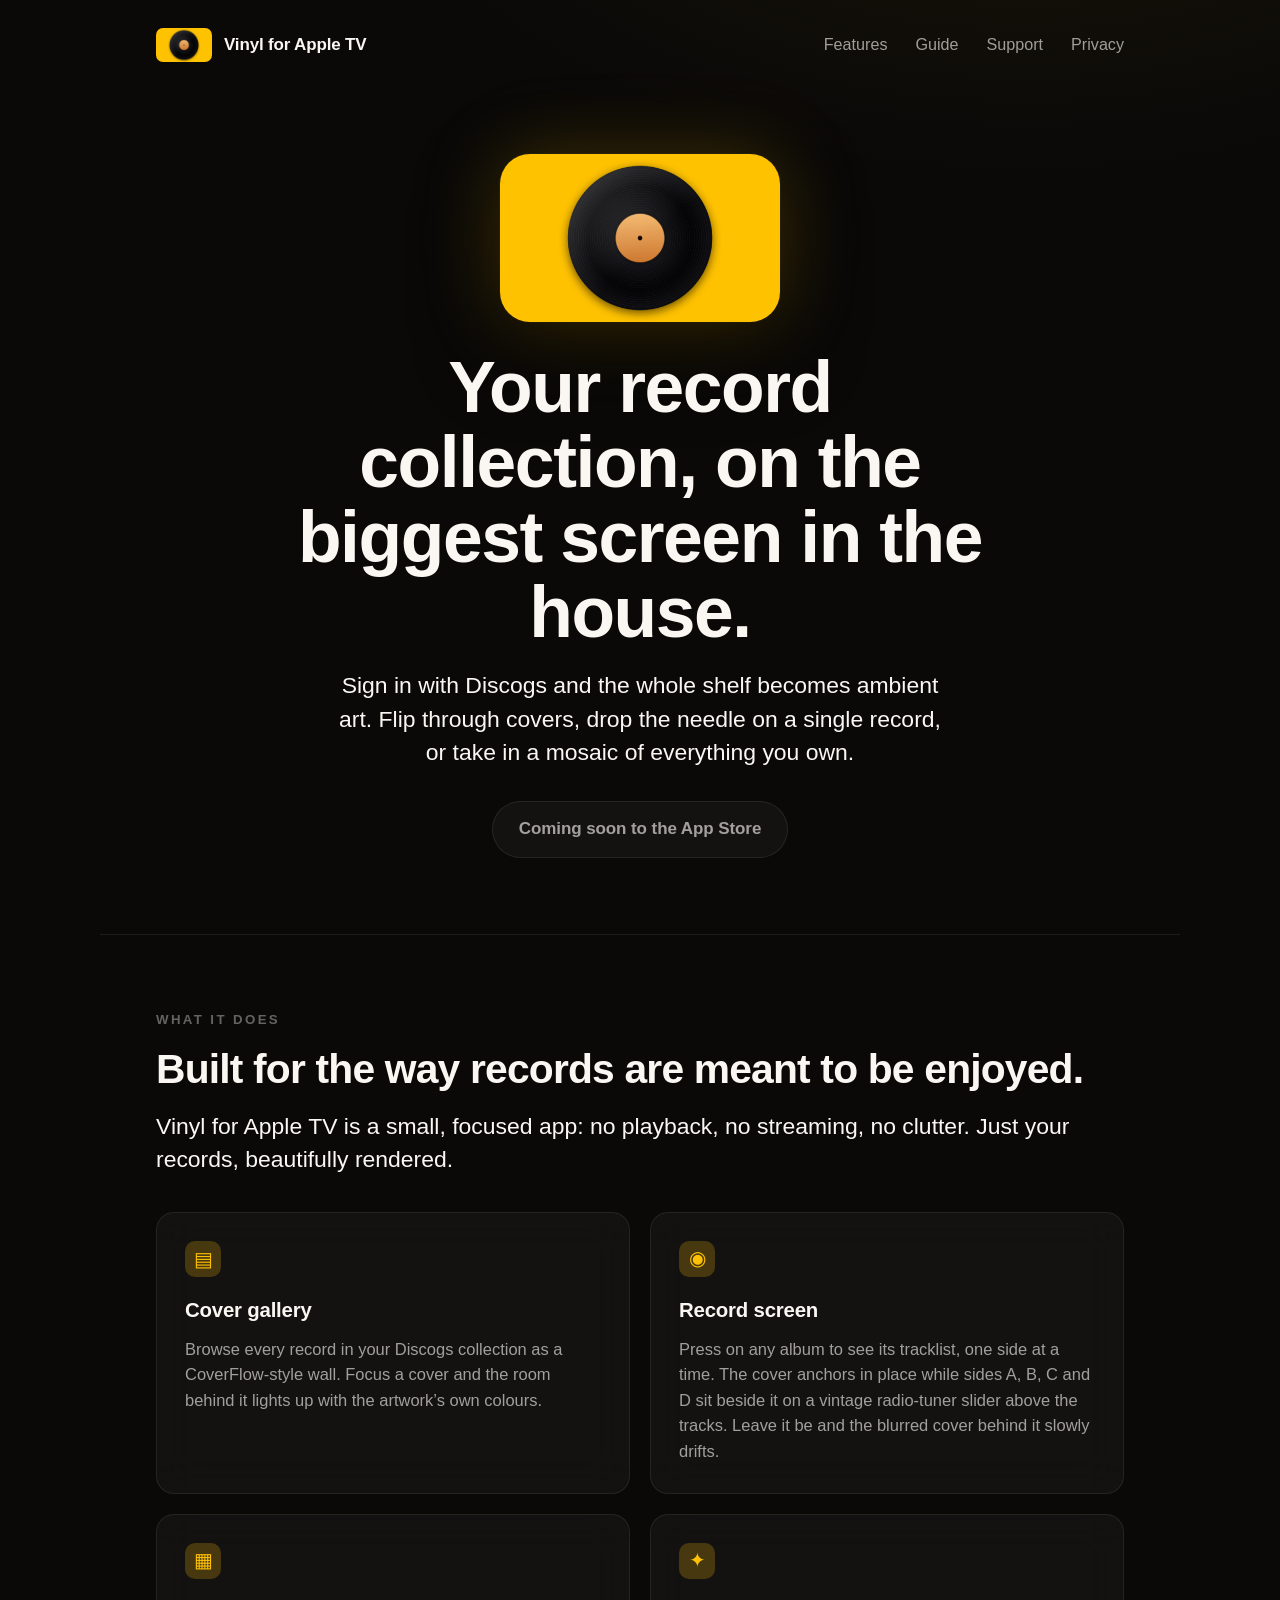
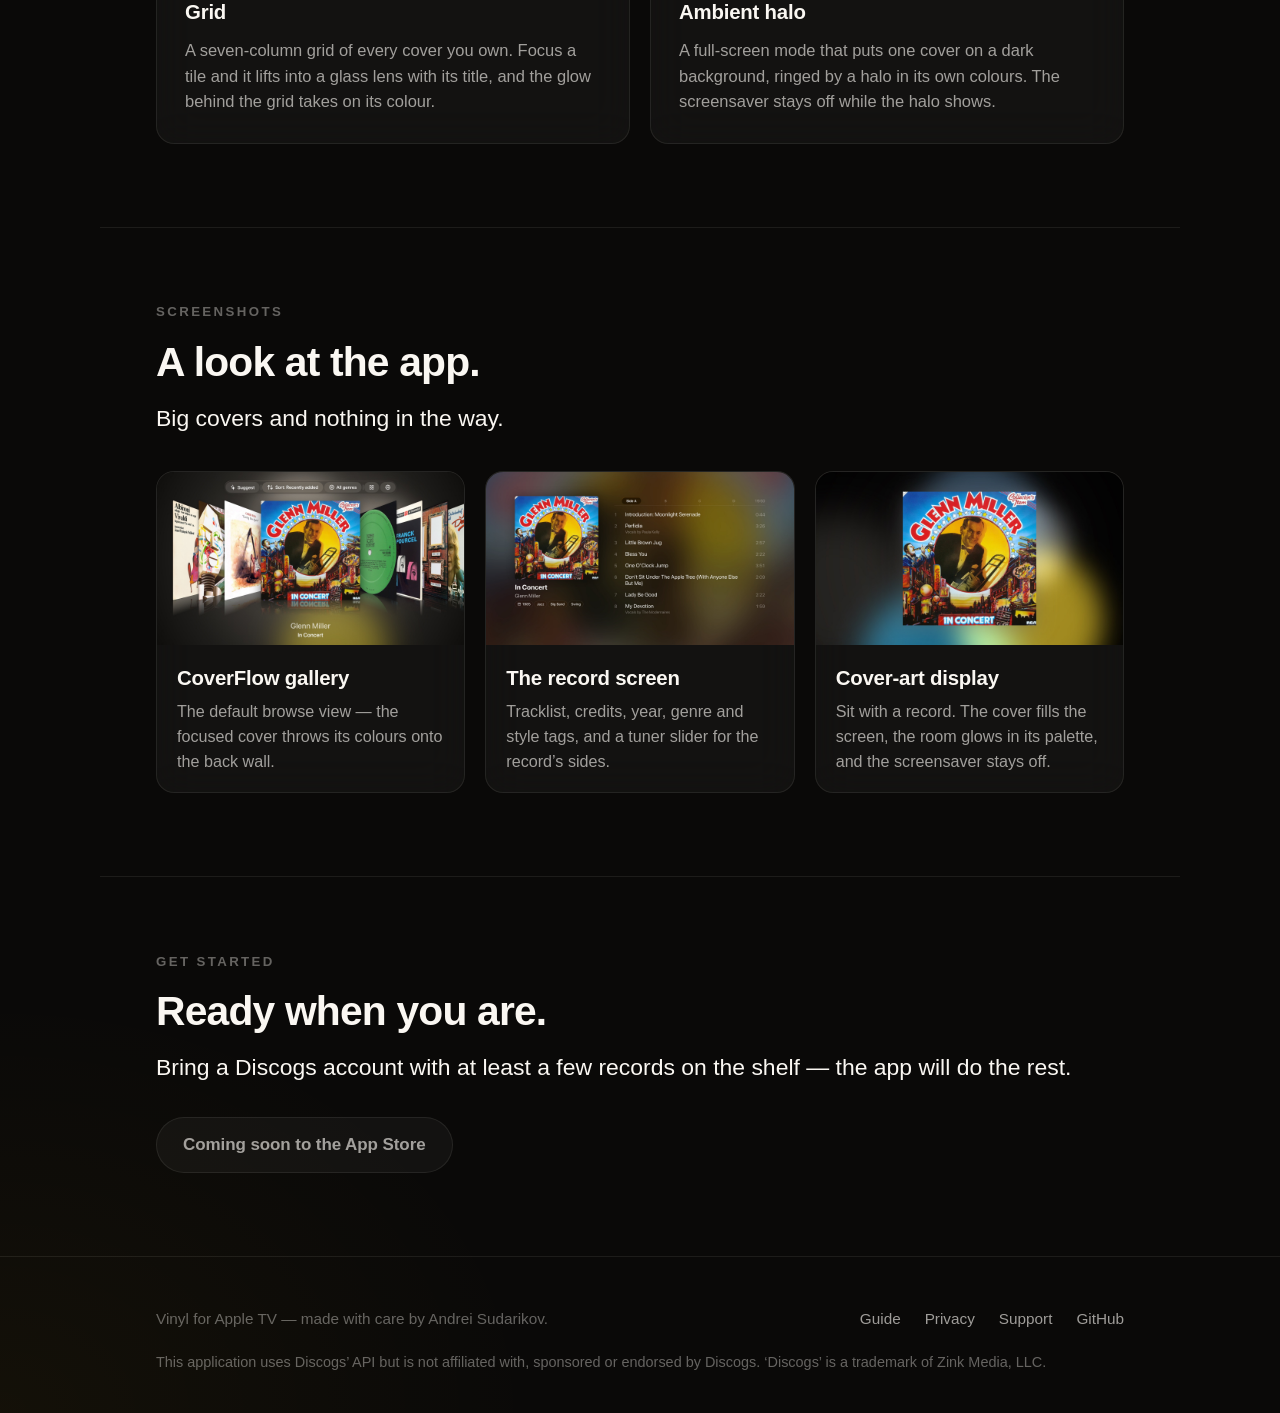
==== docs/index.html @ b1cb181d "Use the curly apostrophe in the home page's meta description Part of #132  Co-Authored-By: Claude Ha" ====
<!doctype html>
<html lang="en">
<head>
  <meta charset="utf-8">
  <meta name="viewport" content="width=device-width, initial-scale=1, viewport-fit=cover">
  <title>Vinyl for Apple TV — Your Discogs collection on the big screen</title>
  <meta name="description" content="A native tvOS app that turns your Discogs vinyl collection into an ambient cover-art gallery for the living room.">
  <meta name="theme-color" content="#0a0908">
  <meta property="og:title" content="Vinyl for Apple TV">
  <meta property="og:description" content="Your Discogs vinyl collection on the big screen — gallery, grid, halo, and a record screen with each album’s tracklist.">
  <meta property="og:image" content="https://andreisudarikov19.github.io/vinyl-art-apple-tv/assets/icon.png">
  <meta property="og:type" content="website">
  <link rel="icon" type="image/png" href="assets/icon.png">
  <link rel="apple-touch-icon" href="assets/icon.png">
  <link rel="stylesheet" href="styles.css">
</head>
<body>
  <header>
    <div class="container nav">
      <a class="nav-brand" href="./" aria-current="page">
        <img src="assets/icon.png" alt="Vinyl for Apple TV icon">
        <span>Vinyl for Apple TV</span>
      </a>
      <nav class="nav-links">
        <a href="#features">Features</a>
        <a href="guide.html">Guide</a>
        <a href="support.html">Support</a>
        <a href="privacy.html">Privacy</a>
      </nav>
    </div>
  </header>

  <main>
    <section class="hero container">
      <img class="hero-icon" src="assets/icon.png" alt="App icon: a vinyl record on a yolk-yellow background">
      <h1>Your record collection, on the biggest screen in the house.</h1>
      <p class="lead">Sign in with Discogs and the whole shelf becomes ambient art. Flip through covers, drop the needle on a single record, or take in a mosaic of everything you own.</p>
      <div class="cta-row">
        <span class="btn btn-soon">Coming soon to the App Store</span>
      </div>
    </section>

    <section id="features" class="container">
      <span class="section-eyebrow">What it does</span>
      <h2>Built for the way records are meant to be enjoyed.</h2>
      <p class="lead">Vinyl for Apple TV is a small, focused app: no playback, no streaming, no clutter. Just your records, beautifully rendered.</p>

      <div class="features">
        <div class="feature">
          <div class="icon-dot">▤</div>
          <h3>Cover gallery</h3>
          <p>Browse every record in your Discogs collection as a CoverFlow-style wall. Focus a cover and the room behind it lights up with the artwork’s own colours.</p>
        </div>
        <div class="feature">
          <div class="icon-dot">◉</div>
          <h3>Record screen</h3>
          <p>Press on any album to see its tracklist, one side at a time. The cover anchors in place while sides A, B, C and D sit beside it on a vintage radio-tuner slider above the tracks. Leave it be and the blurred cover behind it slowly drifts.</p>
        </div>
        <div class="feature">
          <div class="icon-dot">▦</div>
          <h3>Grid</h3>
          <p>A seven-column grid of every cover you own. Focus a tile and it lifts into a glass lens with its title, and the glow behind the grid takes on its colour.</p>
        </div>
        <div class="feature">
          <div class="icon-dot">✦</div>
          <h3>Ambient halo</h3>
          <p>A full-screen mode that puts one cover on a dark background, ringed by a halo in its own colours. The screensaver stays off while the halo shows.</p>
        </div>
      </div>
    </section>

    <section class="container">
      <span class="section-eyebrow">Screenshots</span>
      <h2>A look at the app.</h2>
      <p class="lead">Big covers and nothing in the way.</p>

      <div class="showcase">
        <figure class="showcase-item" style="margin: 0;">
          <img src="assets/screens/gallery.jpg" alt="CoverFlow gallery: the focused cover throws its colours onto the back wall">
          <figcaption class="caption">
            <h3>CoverFlow gallery</h3>
            <p>The default browse view — the focused cover throws its colours onto the back wall.</p>
          </figcaption>
        </figure>
        <figure class="showcase-item" style="margin: 0;">
          <img src="assets/screens/record.jpg" alt="The record screen: tracklist, credits, year, genre and style tags, and a tuner slider for the record's sides">
          <figcaption class="caption">
            <h3>The record screen</h3>
            <p>Tracklist, credits, year, genre and style tags, and a tuner slider for the record’s sides.</p>
          </figcaption>
        </figure>
        <figure class="showcase-item" style="margin: 0;">
          <img src="assets/screens/halo.jpg" alt="Cover-art display: the album cover full-bleed with cover-derived ambient halo">
          <figcaption class="caption">
            <h3>Cover-art display</h3>
            <p>Sit with a record. The cover fills the screen, the room glows in its palette, and the screensaver stays off.</p>
          </figcaption>
        </figure>
      </div>
    </section>

    <section class="container">
      <span class="section-eyebrow">Get started</span>
      <h2>Ready when you are.</h2>
      <p class="lead">Bring a Discogs account with at least a few records on the shelf — the app will do the rest.</p>
      <div class="cta-row" style="justify-content: flex-start; margin-top: 32px;">
        <span class="btn btn-soon">Coming soon to the App Store</span>
      </div>
    </section>
  </main>

  <div class="lightbox" hidden aria-hidden="true" role="dialog" aria-modal="true" aria-label="Screenshot viewer">
    <button class="lightbox-close" type="button" aria-label="Close">
      <svg viewBox="0 0 24 24" aria-hidden="true" focusable="false"><path d="M6 6L18 18M18 6L6 18" fill="none" stroke="currentColor" stroke-width="1.8" stroke-linecap="round"/></svg>
    </button>
    <div class="lightbox-stage">
      <button class="lightbox-prev" type="button" aria-label="Previous screenshot">
        <svg viewBox="0 0 24 24" aria-hidden="true" focusable="false"><path d="M14.5 6L8.5 12L14.5 18" fill="none" stroke="currentColor" stroke-width="1.8" stroke-linecap="round" stroke-linejoin="round"/></svg>
      </button>
      <img class="lightbox-img" alt="">
      <button class="lightbox-next" type="button" aria-label="Next screenshot">
        <svg viewBox="0 0 24 24" aria-hidden="true" focusable="false"><path d="M9.5 6L15.5 12L9.5 18" fill="none" stroke="currentColor" stroke-width="1.8" stroke-linecap="round" stroke-linejoin="round"/></svg>
      </button>
    </div>
    <div class="lightbox-caption"></div>
  </div>

  <footer>
    <div class="container footer-inner">
      <div>Vinyl for Apple TV — made with care by Andrei Sudarikov.</div>
      <div class="footer-links">
        <a href="guide.html">Guide</a>
        <a href="privacy.html">Privacy</a>
        <a href="support.html">Support</a>
        <a href="https://github.com/andreisudarikov19/vinyl-art-apple-tv">GitHub</a>
      </div>
      <p class="footer-notice">This application uses Discogs’ API but is not affiliated with, sponsored or endorsed by Discogs. ‘Discogs’ is a trademark of Zink Media, LLC.</p>
    </div>
  </footer>

  <script>
    (function () {
      const triggers = Array.from(document.querySelectorAll('.showcase-item img'));
      const overlay = document.querySelector('.lightbox');
      if (!triggers.length || !overlay) return;

      const imgEl = overlay.querySelector('.lightbox-img');
      const captionEl = overlay.querySelector('.lightbox-caption');
      const closeBtn = overlay.querySelector('.lightbox-close');
      const prevBtn = overlay.querySelector('.lightbox-prev');
      const nextBtn = overlay.querySelector('.lightbox-next');

      let currentIndex = -1;
      let lastFocus = null;

      function show(index) {
        currentIndex = (index + triggers.length) % triggers.length;
        const src = triggers[currentIndex];
        imgEl.src = src.src;
        imgEl.alt = src.alt || '';
        const cap = src.closest('.showcase-item').querySelector('.caption h3');
        captionEl.textContent = cap ? cap.textContent : (src.alt || '');
      }

      function open(index) {
        lastFocus = document.activeElement;
        show(index);
        overlay.hidden = false;
        overlay.setAttribute('aria-hidden', 'false');
        requestAnimationFrame(() => overlay.classList.add('is-open'));
        document.body.style.overflow = 'hidden';
        closeBtn.focus();
      }

      function close() {
        overlay.classList.remove('is-open');
        overlay.setAttribute('aria-hidden', 'true');
        document.body.style.overflow = '';
        setTimeout(() => { overlay.hidden = true; imgEl.src = ''; }, 200);
        if (lastFocus && typeof lastFocus.focus === 'function') lastFocus.focus();
      }

      triggers.forEach((img, i) => {
        img.classList.add('zoomable');
        img.tabIndex = 0;
        img.setAttribute('role', 'button');
        img.setAttribute('aria-label', 'View screenshot full size: ' + (img.alt || ''));
        img.addEventListener('click', () => open(i));
        img.addEventListener('keydown', (e) => {
          if (e.key === 'Enter' || e.key === ' ') {
            e.preventDefault();
            open(i);
          }
        });
      });

      closeBtn.addEventListener('click', close);
      prevBtn.addEventListener('click', () => show(currentIndex - 1));
      nextBtn.addEventListener('click', () => show(currentIndex + 1));
      overlay.addEventListener('click', (e) => {
        if (e.target === overlay) close();
      });
      document.addEventListener('keydown', (e) => {
        if (overlay.hidden) return;
        if (e.key === 'Escape') close();
        else if (e.key === 'ArrowLeft') show(currentIndex - 1);
        else if (e.key === 'ArrowRight') show(currentIndex + 1);
      });
    })();
  </script>
</body>
</html>
---- docs/styles.css ----
:root {
  --bg: #0a0908;
  --bg-elevated: #15120e;
  --surface: rgba(255, 247, 233, 0.04);
  --surface-border: rgba(255, 247, 233, 0.08);
  --text: #faf7f2;
  --text-muted: rgba(250, 247, 242, 0.62);
  --text-faint: rgba(250, 247, 242, 0.38);
  --yolk: #ffc107;
  --yolk-warm: #ffb300;
  --yolk-glow: rgba(255, 193, 7, 0.22);
  --radius: 18px;
  --radius-lg: 28px;
  --max-width: 1080px;
  --content-pad: clamp(20px, 5vw, 56px);
}

* { box-sizing: border-box; }

html, body {
  margin: 0;
  padding: 0;
  background: var(--bg);
  color: var(--text);
  font-family: -apple-system, BlinkMacSystemFont, "SF Pro Display", "SF Pro Text", "Segoe UI", Roboto, Helvetica, Arial, sans-serif;
  font-size: 17px;
  line-height: 1.55;
  -webkit-font-smoothing: antialiased;
  -moz-osx-font-smoothing: grayscale;
  text-rendering: optimizeLegibility;
}

body {
  background:
    radial-gradient(ellipse 1200px 800px at 80% -10%, rgba(255, 193, 7, 0.08), transparent 60%),
    radial-gradient(ellipse 900px 700px at 0% 100%, rgba(255, 193, 7, 0.04), transparent 60%),
    var(--bg);
  min-height: 100vh;
}

a {
  color: var(--yolk);
  text-decoration: none;
  border-bottom: 1px solid rgba(255, 193, 7, 0.3);
  transition: border-color 120ms ease, color 120ms ease;
}
a:hover { border-bottom-color: var(--yolk); }

h1, h2, h3 {
  font-weight: 700;
  letter-spacing: -0.02em;
  margin: 0;
  color: var(--text);
}
h1 { font-size: clamp(2.4rem, 6vw, 4.2rem); line-height: 1.05; }
h2 { font-size: clamp(1.6rem, 3.4vw, 2.4rem); line-height: 1.15; margin-bottom: 0.4em; }
h3 { font-size: 1.2rem; letter-spacing: -0.01em; }

p { margin: 0 0 1em; color: var(--text-muted); }
p.lead { font-size: clamp(1.15rem, 1.8vw, 1.35rem); color: var(--text); line-height: 1.45; }

.container {
  max-width: var(--max-width);
  margin: 0 auto;
  padding-left: var(--content-pad);
  padding-right: var(--content-pad);
}

/* --- Nav --- */
.nav {
  padding-top: 28px;
  padding-bottom: 28px;
  display: flex;
  flex-wrap: wrap;
  gap: 12px 28px;
  align-items: center;
  justify-content: space-between;
}
.nav-brand {
  display: flex;
  align-items: center;
  gap: 12px;
  color: var(--text);
  font-weight: 600;
  border: none;
  letter-spacing: -0.01em;
}
.nav-brand img { width: 56px; height: auto; aspect-ratio: 5 / 3; border-radius: 7px; object-fit: cover; }
.nav-links {
  display: flex;
  gap: 28px;
  font-size: 0.95rem;
}
.nav-links a {
  color: var(--text-muted);
  border: none;
}
.nav-links a:hover { color: var(--text); }

/* --- Hero --- */
.hero {
  padding-top: clamp(32px, 5vw, 64px);
  padding-bottom: clamp(48px, 6vw, 80px);
  text-align: center;
  position: relative;
}
.hero-icon {
  width: clamp(200px, 24vw, 280px);
  height: auto;
  aspect-ratio: 5 / 3;
  object-fit: cover;
  border-radius: clamp(20px, 2.8vw, 30px);
  margin: 0 auto 28px;
  display: block;
  box-shadow:
    0 0 80px var(--yolk-glow),
    0 30px 80px rgba(0, 0, 0, 0.6),
    0 0 0 1px rgba(255, 255, 255, 0.04);
}
.hero h1 {
  max-width: 18ch;
  margin: 0 auto 20px;
}
.hero p.lead {
  max-width: 48ch;
  margin: 0 auto 32px;
}

/* --- Buttons --- */
.cta-row {
  display: flex;
  gap: 14px;
  justify-content: center;
  flex-wrap: wrap;
}
.btn {
  display: inline-flex;
  align-items: center;
  gap: 10px;
  padding: 14px 26px;
  border-radius: 100px;
  font-weight: 600;
  font-size: 1rem;
  letter-spacing: -0.005em;
  border: none;
  cursor: pointer;
  transition: transform 120ms ease, box-shadow 120ms ease, background 120ms ease;
}
/* Not a link: shown until the App Store page exists. */
.btn-soon {
  background: var(--surface);
  color: var(--text-muted);
  border: 1px solid var(--surface-border);
  cursor: default;
}

/* --- Section --- */
section {
  padding: clamp(48px, 5.5vw, 72px) 0 clamp(56px, 6.5vw, 84px);
  position: relative;
}
section + section { border-top: 1px solid var(--surface-border); }

.section-eyebrow {
  display: inline-block;
  font-size: 0.78rem;
  font-weight: 600;
  letter-spacing: 0.18em;
  text-transform: uppercase;
  color: var(--text-faint);
  margin-bottom: 16px;
}

/* --- Showcase / screenshots --- */
.showcase {
  display: grid;
  gap: 20px;
  grid-template-columns: repeat(auto-fit, minmax(280px, 1fr));
  margin-top: 36px;
}
.showcase-item {
  background: var(--surface);
  border: 1px solid var(--surface-border);
  border-radius: var(--radius);
  overflow: hidden;
  backdrop-filter: blur(20px);
  -webkit-backdrop-filter: blur(20px);
}
.showcase-item img {
  width: 100%;
  aspect-ratio: 16 / 9;
  object-fit: cover;
  display: block;
}
.showcase-item img.zoomable {
  cursor: zoom-in;
  transition: transform 240ms ease, filter 240ms ease;
}
.showcase-item:hover img.zoomable,
.showcase-item img.zoomable:focus {
  transform: scale(1.015);
  filter: brightness(1.06);
}
.showcase-item img.zoomable:focus { outline: none; }
.showcase-item:has(img.zoomable:focus-visible) {
  box-shadow: 0 0 0 2px var(--yolk);
}
.showcase-item .caption {
  padding: 18px 20px;
}
.showcase-item .caption h3 { margin-bottom: 4px; }
.showcase-item .caption p { margin: 0; font-size: 0.95rem; }

/* --- Lightbox --- */
.lightbox[hidden] { display: none; }
.lightbox {
  position: fixed;
  inset: 0;
  z-index: 1000;
  background: rgba(8, 6, 4, 0.92);
  backdrop-filter: blur(24px);
  -webkit-backdrop-filter: blur(24px);
  display: flex;
  flex-direction: column;
  align-items: center;
  justify-content: center;
  gap: 18px;
  padding: clamp(20px, 4vw, 56px);
  opacity: 0;
  transition: opacity 200ms ease;
}
.lightbox.is-open { opacity: 1; }
.lightbox-stage {
  display: flex;
  align-items: center;
  justify-content: center;
  gap: clamp(12px, 2vw, 24px);
  width: 100%;
  min-height: 0;
  flex: 1 1 auto;
}
.lightbox-img {
  max-width: 100%;
  max-height: 100%;
  object-fit: contain;
  border-radius: 12px;
  box-shadow: 0 40px 100px rgba(0, 0, 0, 0.6), 0 0 0 1px rgba(255, 255, 255, 0.04);
  flex: 0 1 auto;
  min-height: 0;
}
.lightbox-caption {
  flex: 0 0 auto;
  text-align: center;
  color: var(--text-muted);
  font-size: 0.95rem;
  letter-spacing: -0.005em;
  padding: 0 24px;
  min-height: 1.4em;
}
.lightbox button {
  background: rgba(255, 247, 233, 0.08);
  border: 1px solid var(--surface-border);
  color: var(--text);
  width: 48px;
  height: 48px;
  border-radius: 50%;
  cursor: pointer;
  display: flex;
  align-items: center;
  justify-content: center;
  padding: 0;
  flex-shrink: 0;
  backdrop-filter: blur(20px);
  -webkit-backdrop-filter: blur(20px);
  transition: background 120ms ease, transform 120ms ease, border-color 120ms ease;
}
.lightbox button svg {
  display: block;
  width: 20px;
  height: 20px;
}
.lightbox button:hover {
  background: rgba(255, 247, 233, 0.16);
  border-color: rgba(255, 247, 233, 0.18);
  transform: scale(1.06);
}
.lightbox button:focus-visible {
  outline: 2px solid var(--yolk);
  outline-offset: 3px;
}
.lightbox-close {
  position: absolute;
  top: 24px;
  right: 24px;
}

@media (max-width: 600px) {
  .lightbox-stage { gap: 8px; }
  .lightbox-prev, .lightbox-next { width: 40px; height: 40px; }
  .lightbox-prev svg, .lightbox-next svg { width: 16px; height: 16px; }
  .lightbox-close { top: 16px; right: 16px; width: 40px; height: 40px; }
  .lightbox-close svg { width: 16px; height: 16px; }
  .lightbox-caption { font-size: 0.85rem; }
}

/* --- Feature grid --- */
.features {
  display: grid;
  gap: 20px;
  grid-template-columns: repeat(2, 1fr);
  margin-top: 36px;
}
@media (max-width: 600px) {
  .features { grid-template-columns: 1fr; }
}
.feature {
  background: var(--surface);
  border: 1px solid var(--surface-border);
  border-radius: var(--radius);
  padding: 28px;
  backdrop-filter: blur(20px);
  -webkit-backdrop-filter: blur(20px);
}
.feature h3 { margin-bottom: 10px; }
.feature p { margin: 0; font-size: 0.97rem; }
.feature .icon-dot {
  width: 36px;
  height: 36px;
  border-radius: 10px;
  background: var(--yolk-glow);
  display: flex;
  align-items: center;
  justify-content: center;
  margin-bottom: 18px;
  color: var(--yolk);
  font-size: 1.2rem;
}

/* --- Content pages (privacy, support) --- */
.content {
  padding-top: clamp(40px, 6vw, 80px);
  padding-bottom: clamp(60px, 8vw, 100px);
  /* A 720px column inside the container's side gutters. */
  max-width: calc(720px + 2 * var(--content-pad));
  margin: 0 auto;
}
.content h1 { font-size: clamp(2rem, 4vw, 2.8rem); margin-bottom: 16px; }
.content .updated, .content .subtitle { color: var(--text-faint); font-size: 0.9rem; margin-bottom: 40px; }
.content h2 { font-size: 1.4rem; margin-top: 44px; margin-bottom: 12px; }
.content p, .content li { color: var(--text-muted); font-size: 1.02rem; line-height: 1.65; }
.content ul, .content ol { padding-left: 22px; }
.content li { margin-bottom: 14px; }
.content li > p { margin: 0; }
.content li > p + p { margin-top: 6px; color: var(--text-muted); }
.content li > ul, .content li > ol { margin-top: 10px; margin-bottom: 0; }
.content ol li::marker { color: var(--yolk); font-weight: 600; }
.content strong { color: var(--text); font-weight: 600; }
.content code {
  font-family: ui-monospace, "SF Mono", Menlo, Consolas, monospace;
  font-size: 0.92em;
  background: rgba(255, 247, 233, 0.06);
  border: 1px solid var(--surface-border);
  border-radius: 6px;
  padding: 1px 6px;
  color: var(--text);
}
.content img.screen {
  display: block;
  width: 100%;
  height: auto;
  margin: 24px 0 8px;
  border-radius: 12px;
  border: 1px solid var(--surface-border);
}

.faq details {
  background: var(--surface);
  border: 1px solid var(--surface-border);
  border-radius: var(--radius);
  padding: 18px 22px;
  margin-bottom: 12px;
  backdrop-filter: blur(20px);
  -webkit-backdrop-filter: blur(20px);
}
.faq summary {
  cursor: pointer;
  font-weight: 600;
  color: var(--text);
  list-style: none;
  padding-right: 24px;
  position: relative;
}
.faq summary::-webkit-details-marker { display: none; }
.faq summary::after {
  content: "+";
  position: absolute;
  right: 0;
  top: 0;
  color: var(--yolk);
  font-weight: 400;
  font-size: 1.4rem;
  line-height: 1;
  transition: transform 200ms ease;
}
.faq details[open] summary::after { transform: rotate(45deg); }
.faq details p { margin-top: 12px; margin-bottom: 0; }

/* --- Callout --- */
.callout {
  background: rgba(255, 193, 7, 0.07);
  border-left: 3px solid var(--yolk);
  border-radius: 10px;
  padding: 14px 18px;
  margin: 24px 0;
}
.callout p { margin: 0; color: var(--text); font-size: 1rem; }
.callout p + p { margin-top: 8px; }
.callout strong { color: var(--text); font-weight: 600; }
.callout code { color: var(--text); }
.content .callout p { font-size: 1rem; line-height: 1.6; }

.callout.info {
  background: rgba(90, 200, 250, 0.08);
  border-left-color: #5ac8fa;
}
.callout.tip {
  background: rgba(48, 209, 88, 0.08);
  border-left-color: #30d158;
}

/* --- Footer --- */
footer {
  padding: 50px 0 40px;
  border-top: 1px solid var(--surface-border);
  color: var(--text-faint);
  font-size: 0.9rem;
}
.footer-inner {
  display: flex;
  flex-wrap: wrap;
  gap: 20px;
  align-items: center;
  justify-content: space-between;
}
.footer-links {
  display: flex;
  flex-wrap: wrap;
  gap: 24px;
}
.footer-links a {
  color: var(--text-muted);
  border: none;
}
.footer-links a:hover { color: var(--text); }
.footer-notice {
  flex-basis: 100%;
  margin: 0;
  color: var(--text-faint);
  font-size: 0.85rem;
}

/* --- Responsive --- */
@media (max-width: 600px) {
  .nav-links { gap: 18px; font-size: 0.9rem; }
  .cta-row { flex-direction: column; align-items: stretch; }
  .cta-row .btn { justify-content: center; }
}
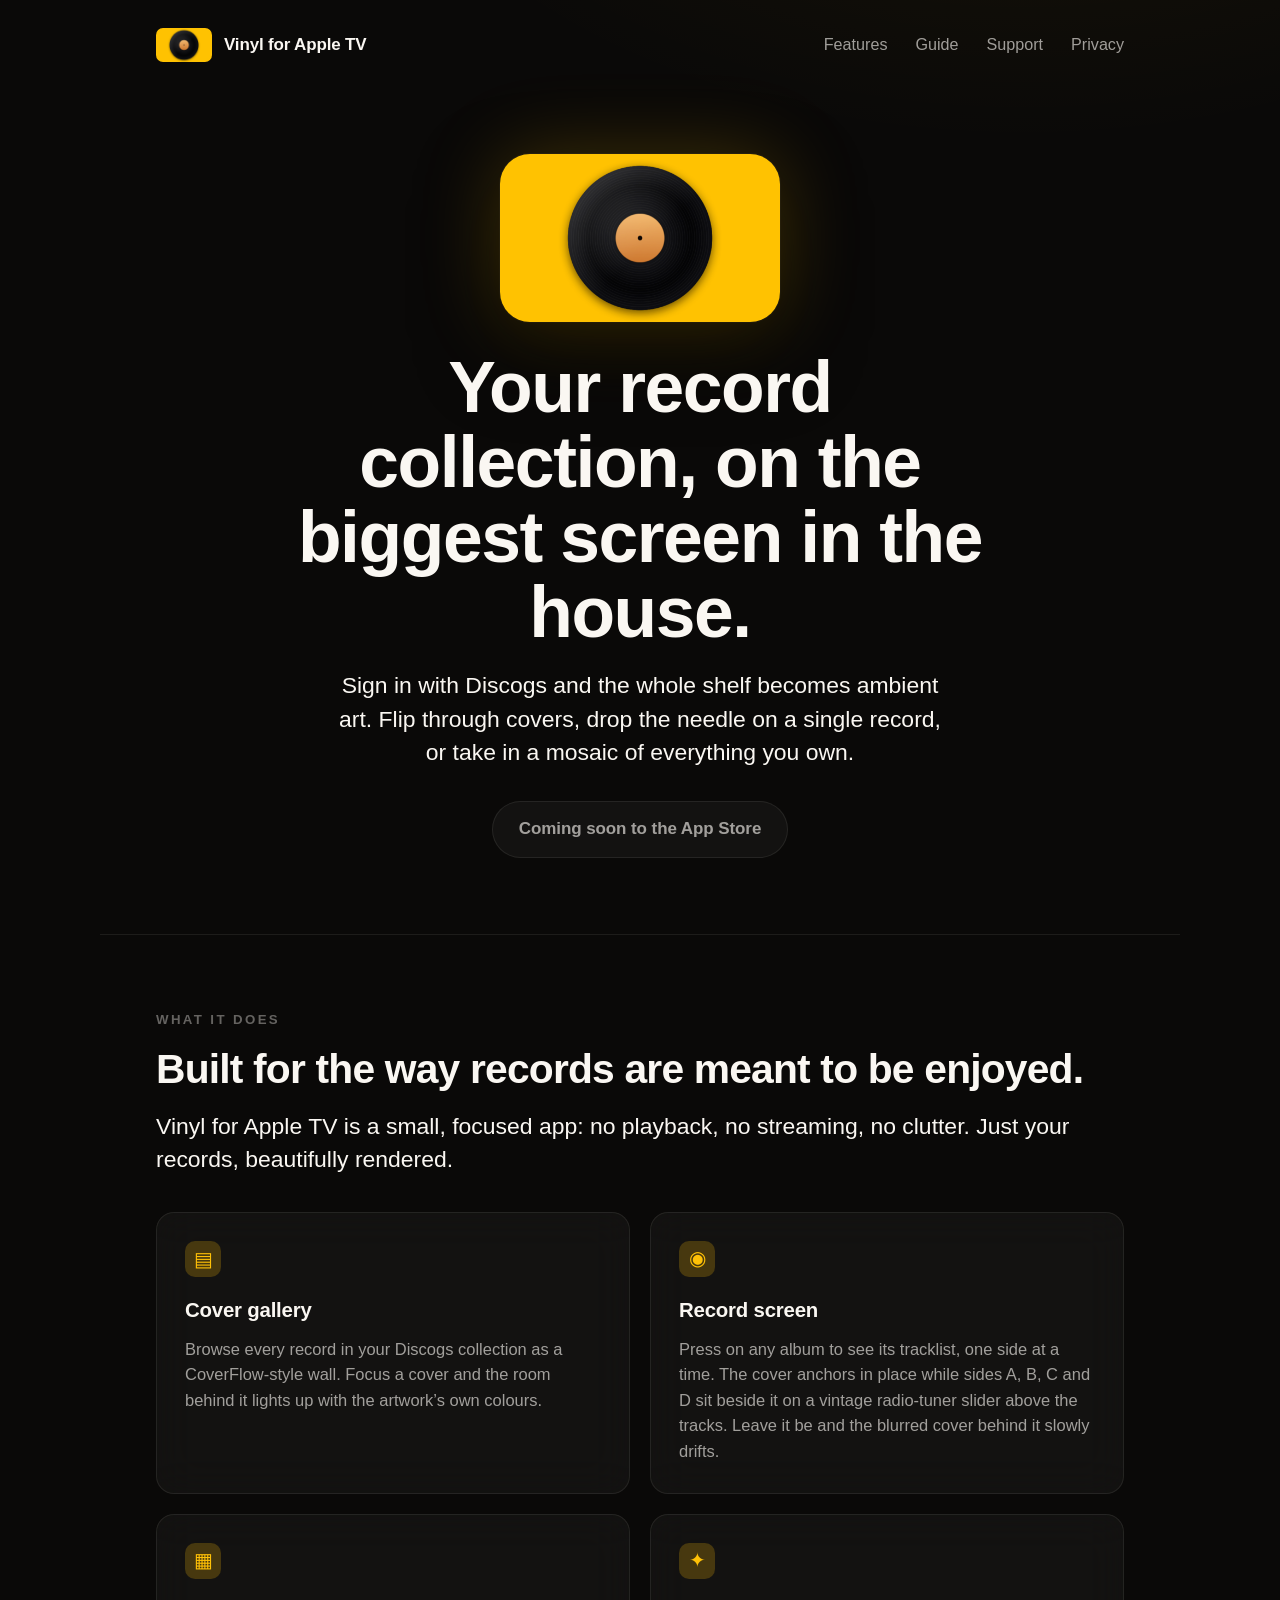
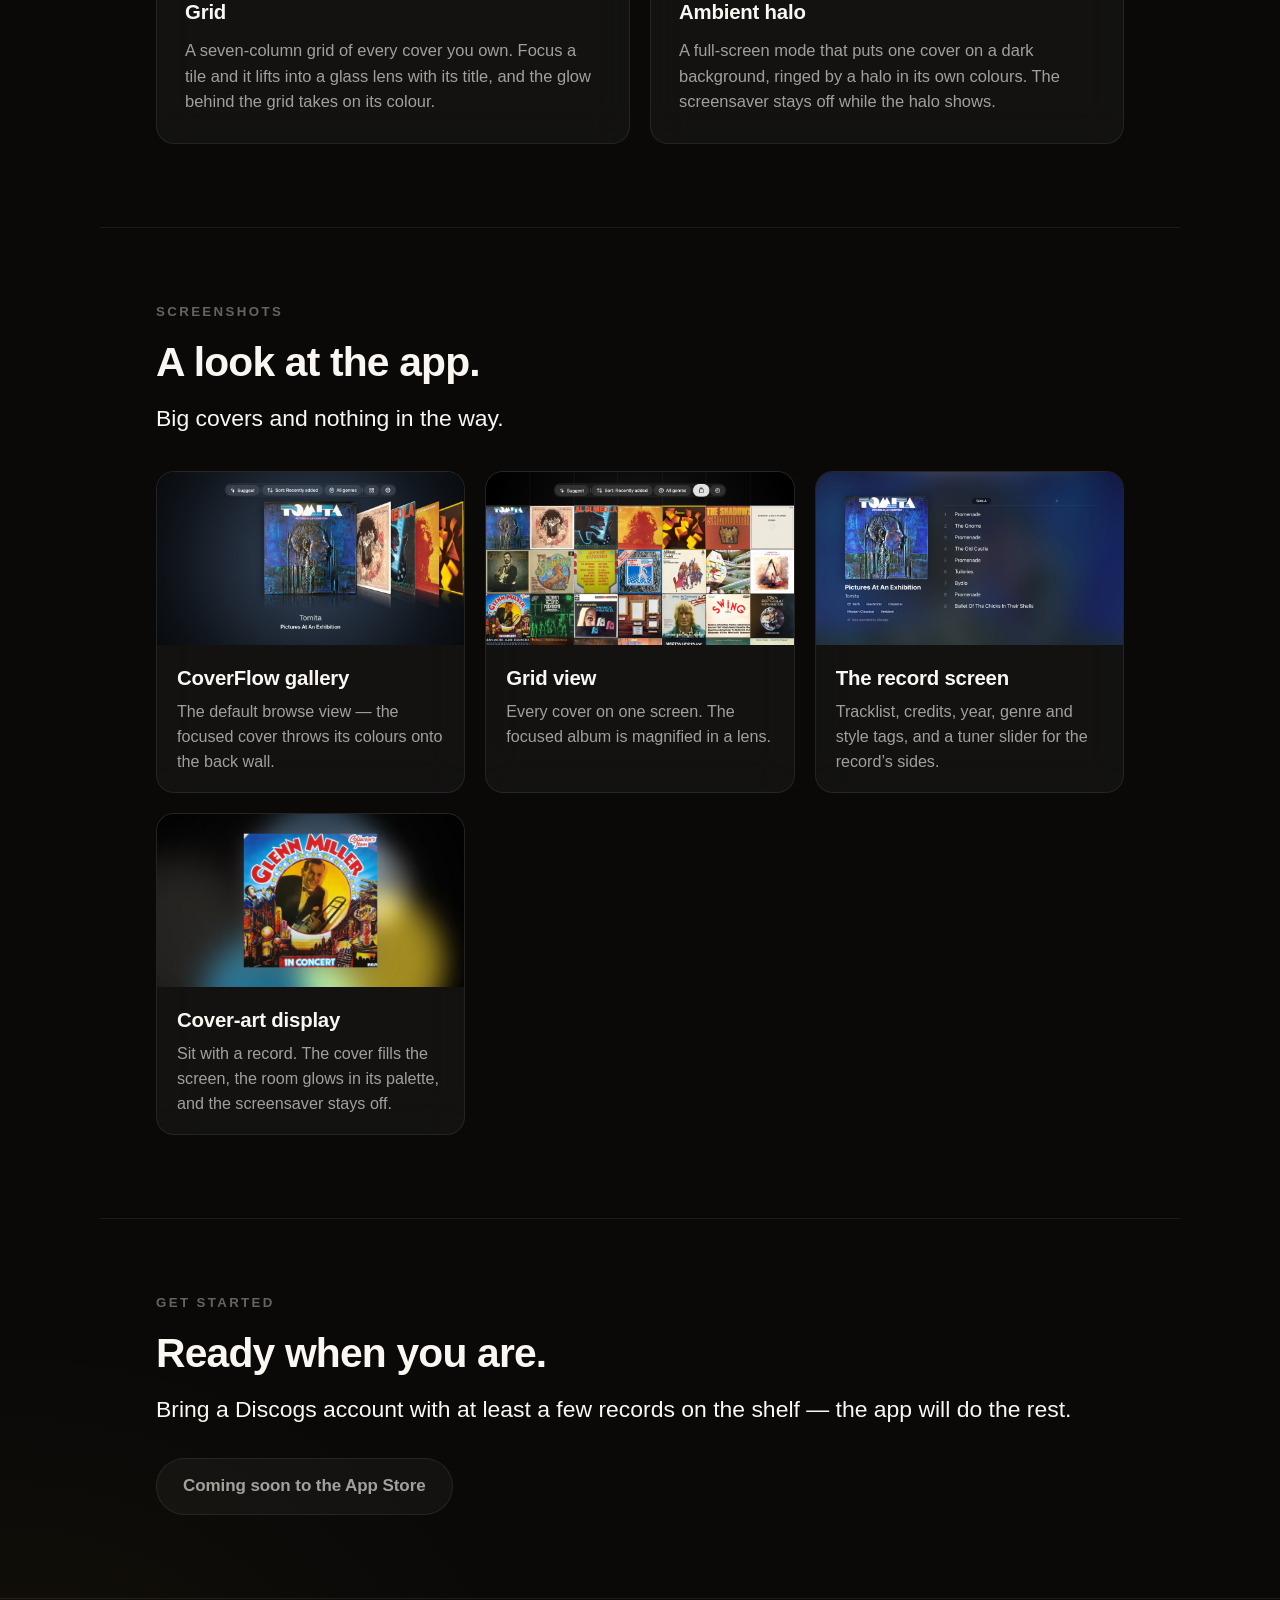
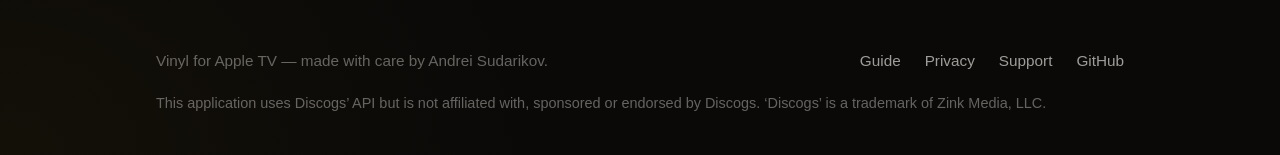
==== commit e20777fb: "Update the home page screenshots and add the grid view The gallery and record shots are retaken from" ====
--- a/docs/index.html
+++ b/docs/index.html
@@ -7,7 +7,7 @@
   <meta name="description" content="A native tvOS app that turns your Discogs vinyl collection into an ambient cover-art gallery for the living room.">
   <meta name="theme-color" content="#0a0908">
   <meta property="og:title" content="Vinyl for Apple TV">
-  <meta property="og:description" content="Your Discogs vinyl collection on the big screen — gallery, grid, halo, and a record screen with each album’s tracklist.">
+  <meta property="og:description" content="Your Discogs vinyl collection on the big screen — gallery, grid, halo, and a record screen with each album's tracklist.">
   <meta property="og:image" content="https://andreisudarikov19.github.io/vinyl-art-apple-tv/assets/icon.png">
   <meta property="og:type" content="website">
   <link rel="icon" type="image/png" href="assets/icon.png">
@@ -83,6 +83,13 @@
           </figcaption>
         </figure>
         <figure class="showcase-item" style="margin: 0;">
+          <img src="assets/screens/grid.jpg" alt="Grid view: every cover on one screen, with the focused album magnified in a lens">
+          <figcaption class="caption">
+            <h3>Grid view</h3>
+            <p>Every cover on one screen. The focused album is magnified in a lens.</p>
+          </figcaption>
+        </figure>
+        <figure class="showcase-item" style="margin: 0;">
           <img src="assets/screens/record.jpg" alt="The record screen: tracklist, credits, year, genre and style tags, and a tuner slider for the record's sides">
           <figcaption class="caption">
             <h3>The record screen</h3>
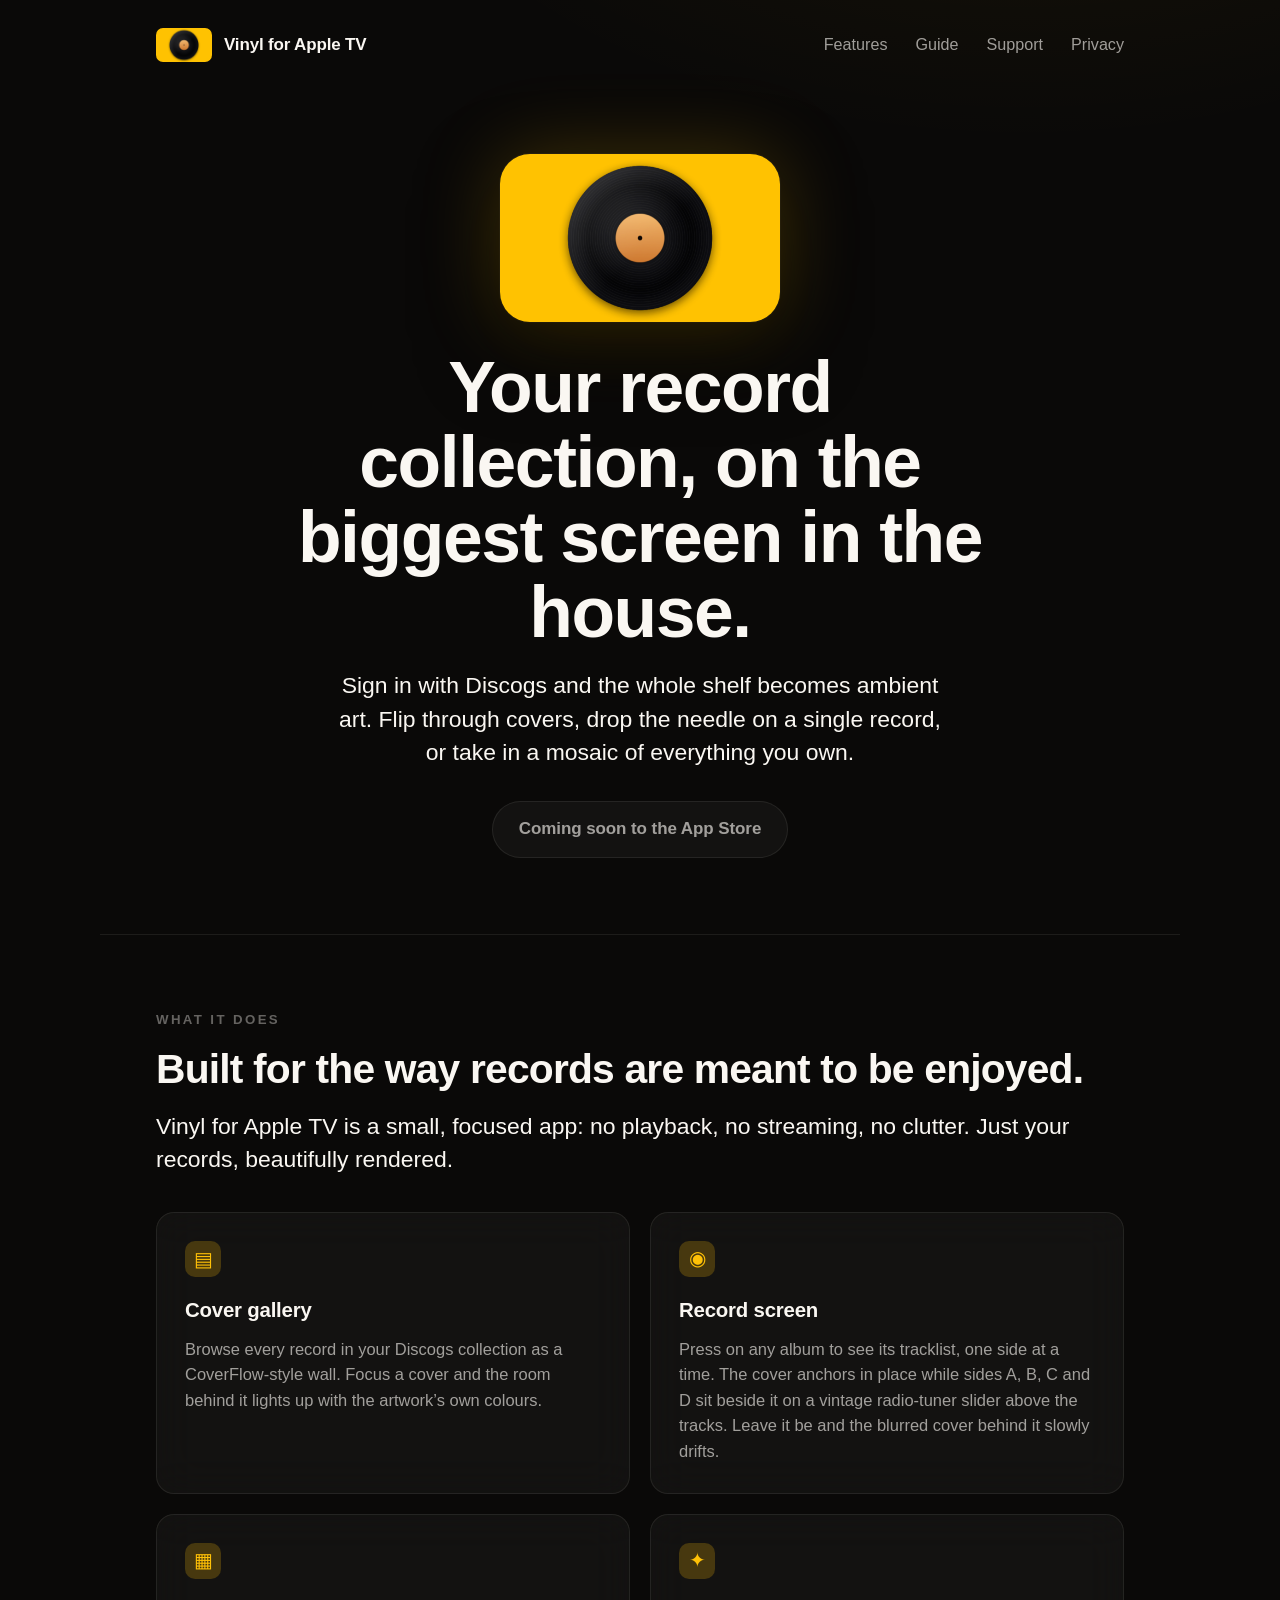
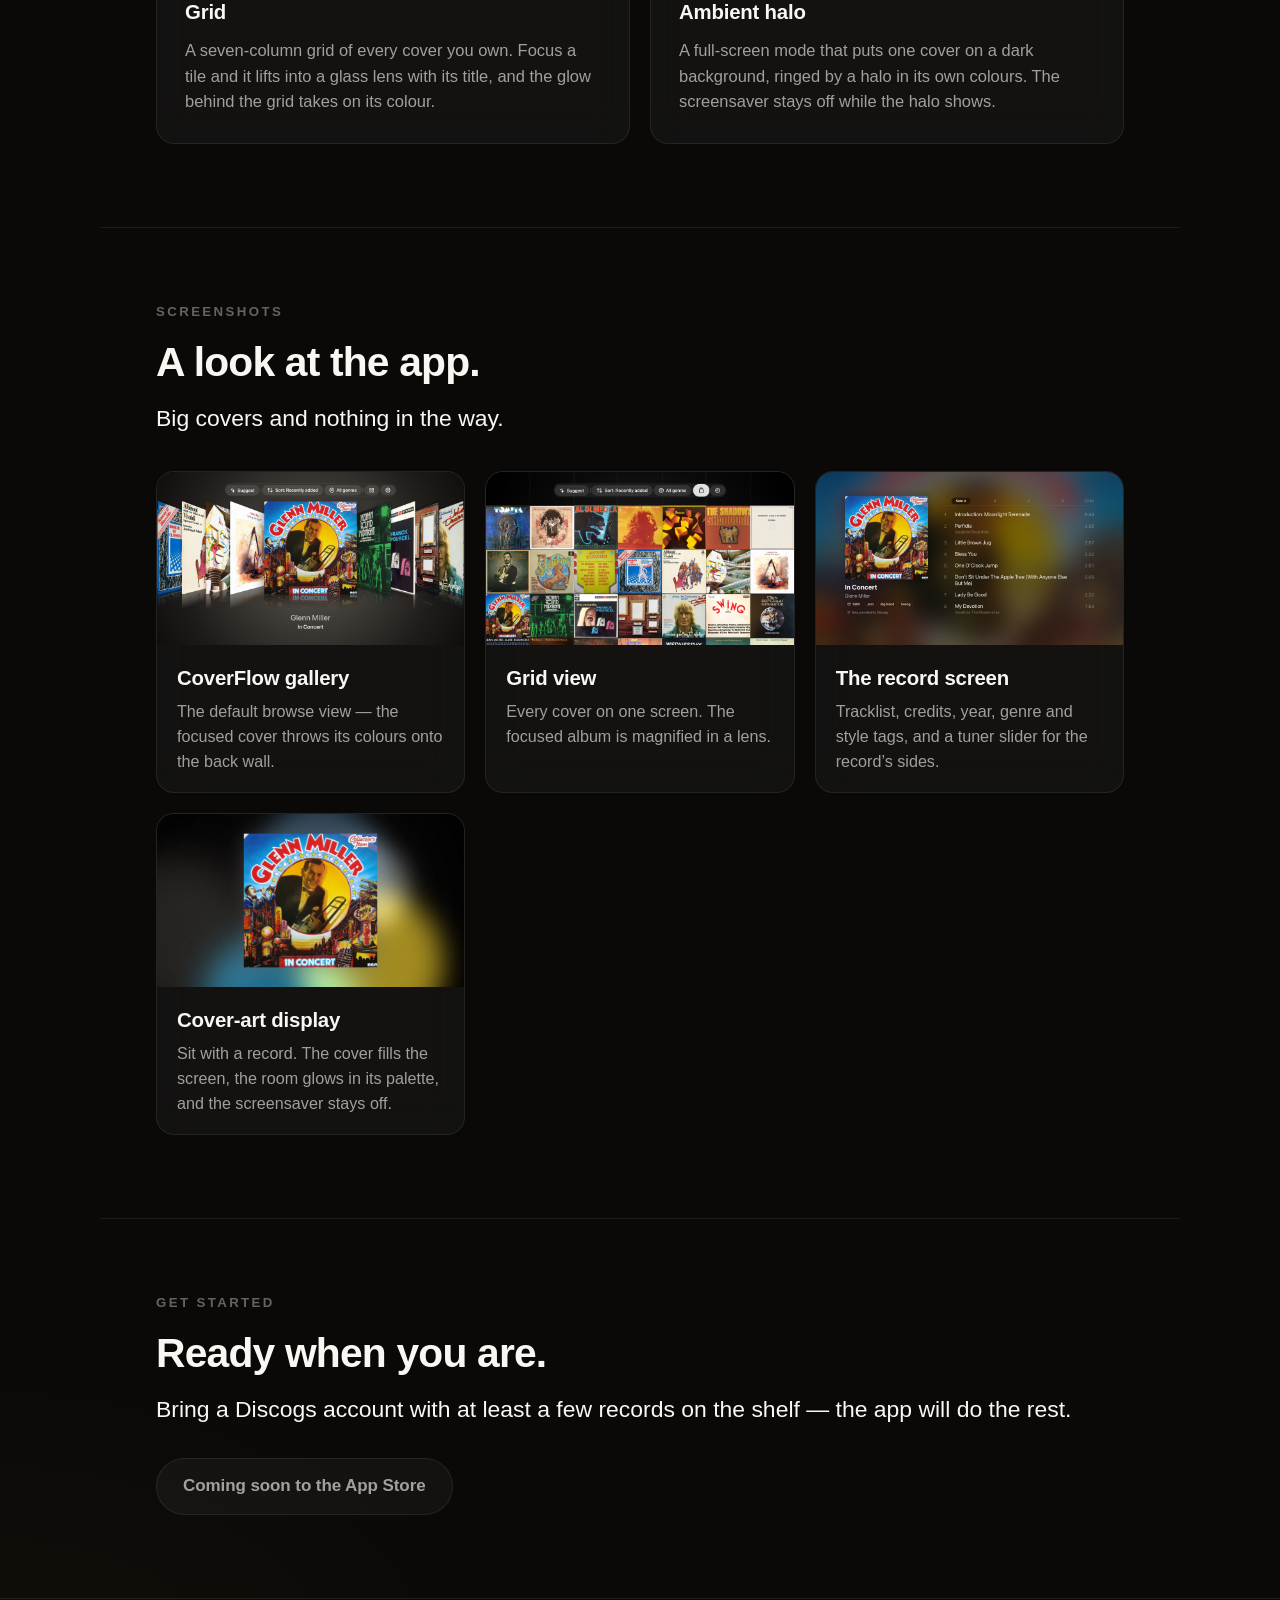
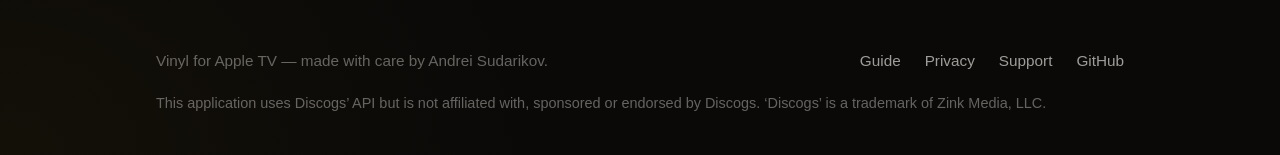
==== commit d4deda41: "Merge pull request #157 from andreisudarikov19/132-meta-apostrophe Use the curly apostrophe in the h" ====
--- a/docs/index.html
+++ b/docs/index.html
@@ -7,7 +7,7 @@
   <meta name="description" content="A native tvOS app that turns your Discogs vinyl collection into an ambient cover-art gallery for the living room.">
   <meta name="theme-color" content="#0a0908">
   <meta property="og:title" content="Vinyl for Apple TV">
-  <meta property="og:description" content="Your Discogs vinyl collection on the big screen — gallery, grid, halo, and a record screen with each album's tracklist.">
+  <meta property="og:description" content="Your Discogs vinyl collection on the big screen — gallery, grid, halo, and a record screen with each album’s tracklist.">
   <meta property="og:image" content="https://andreisudarikov19.github.io/vinyl-art-apple-tv/assets/icon.png">
   <meta property="og:type" content="website">
   <link rel="icon" type="image/png" href="assets/icon.png">
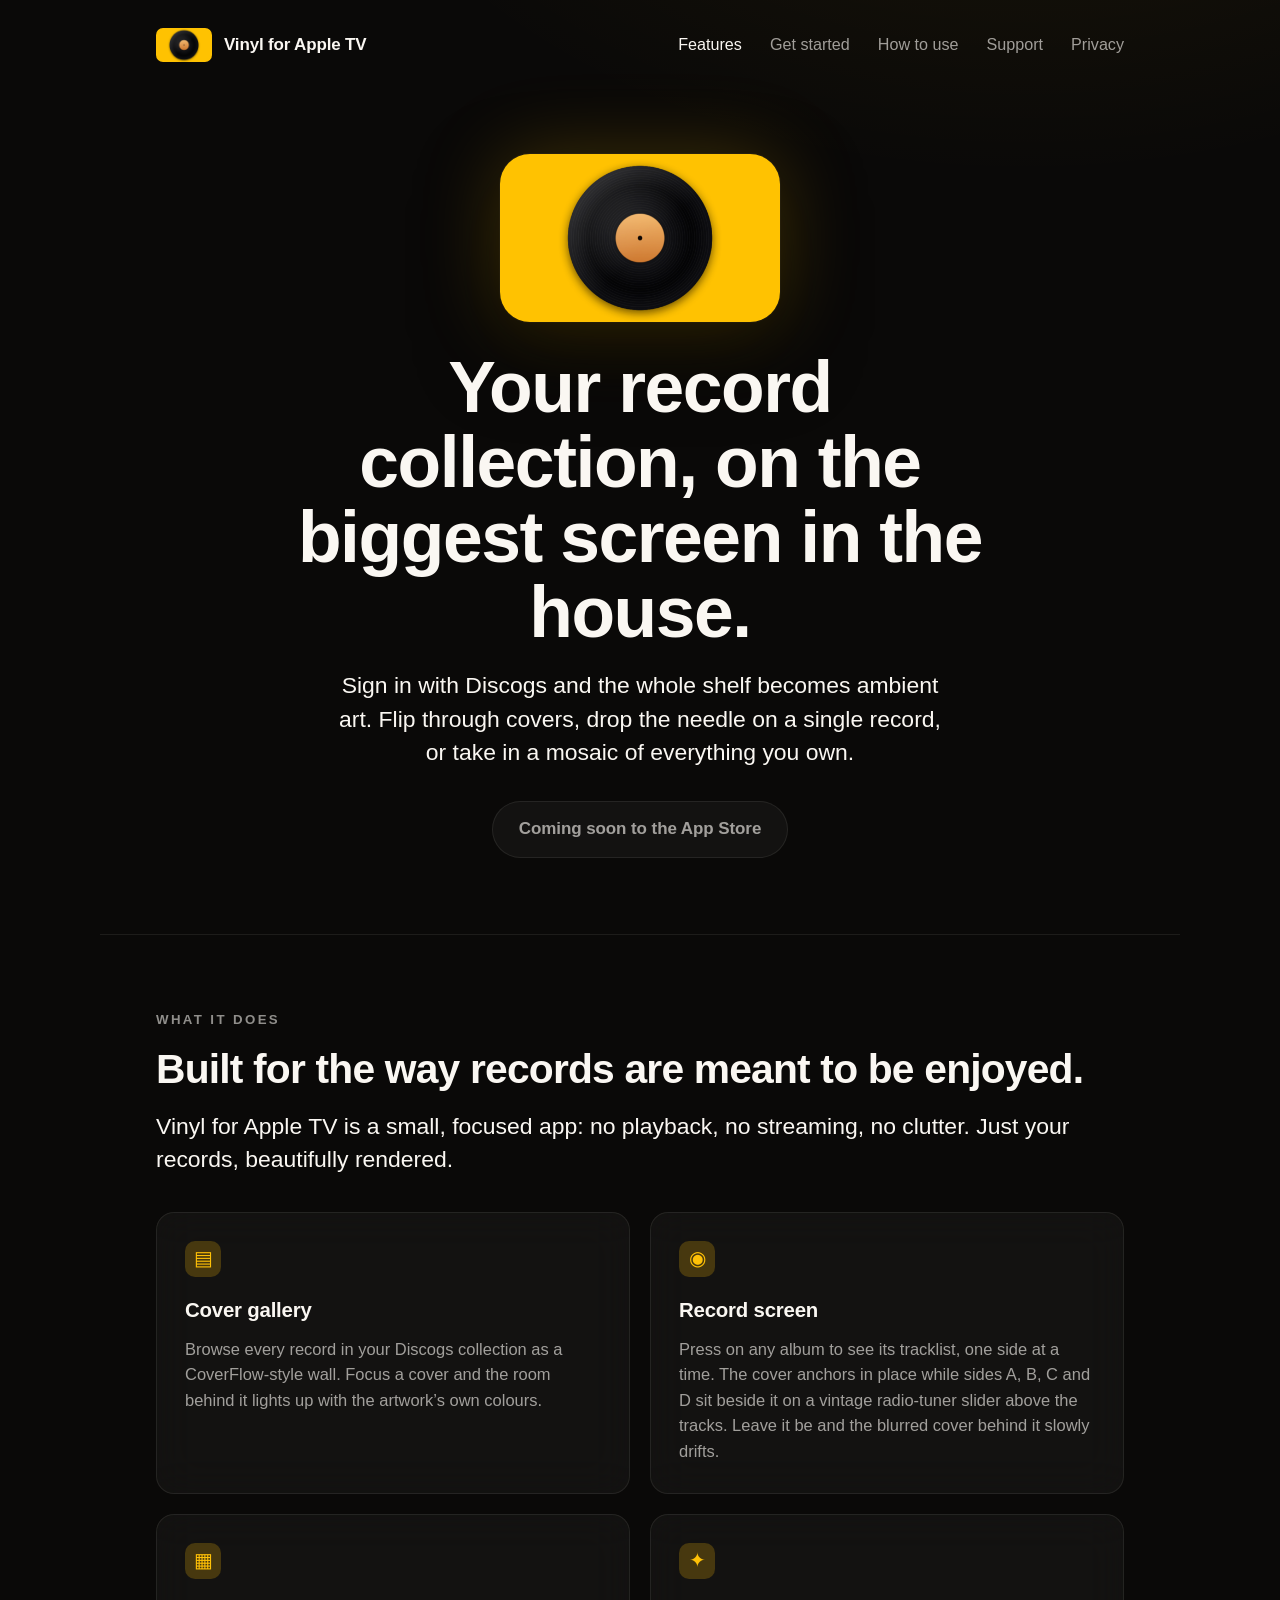
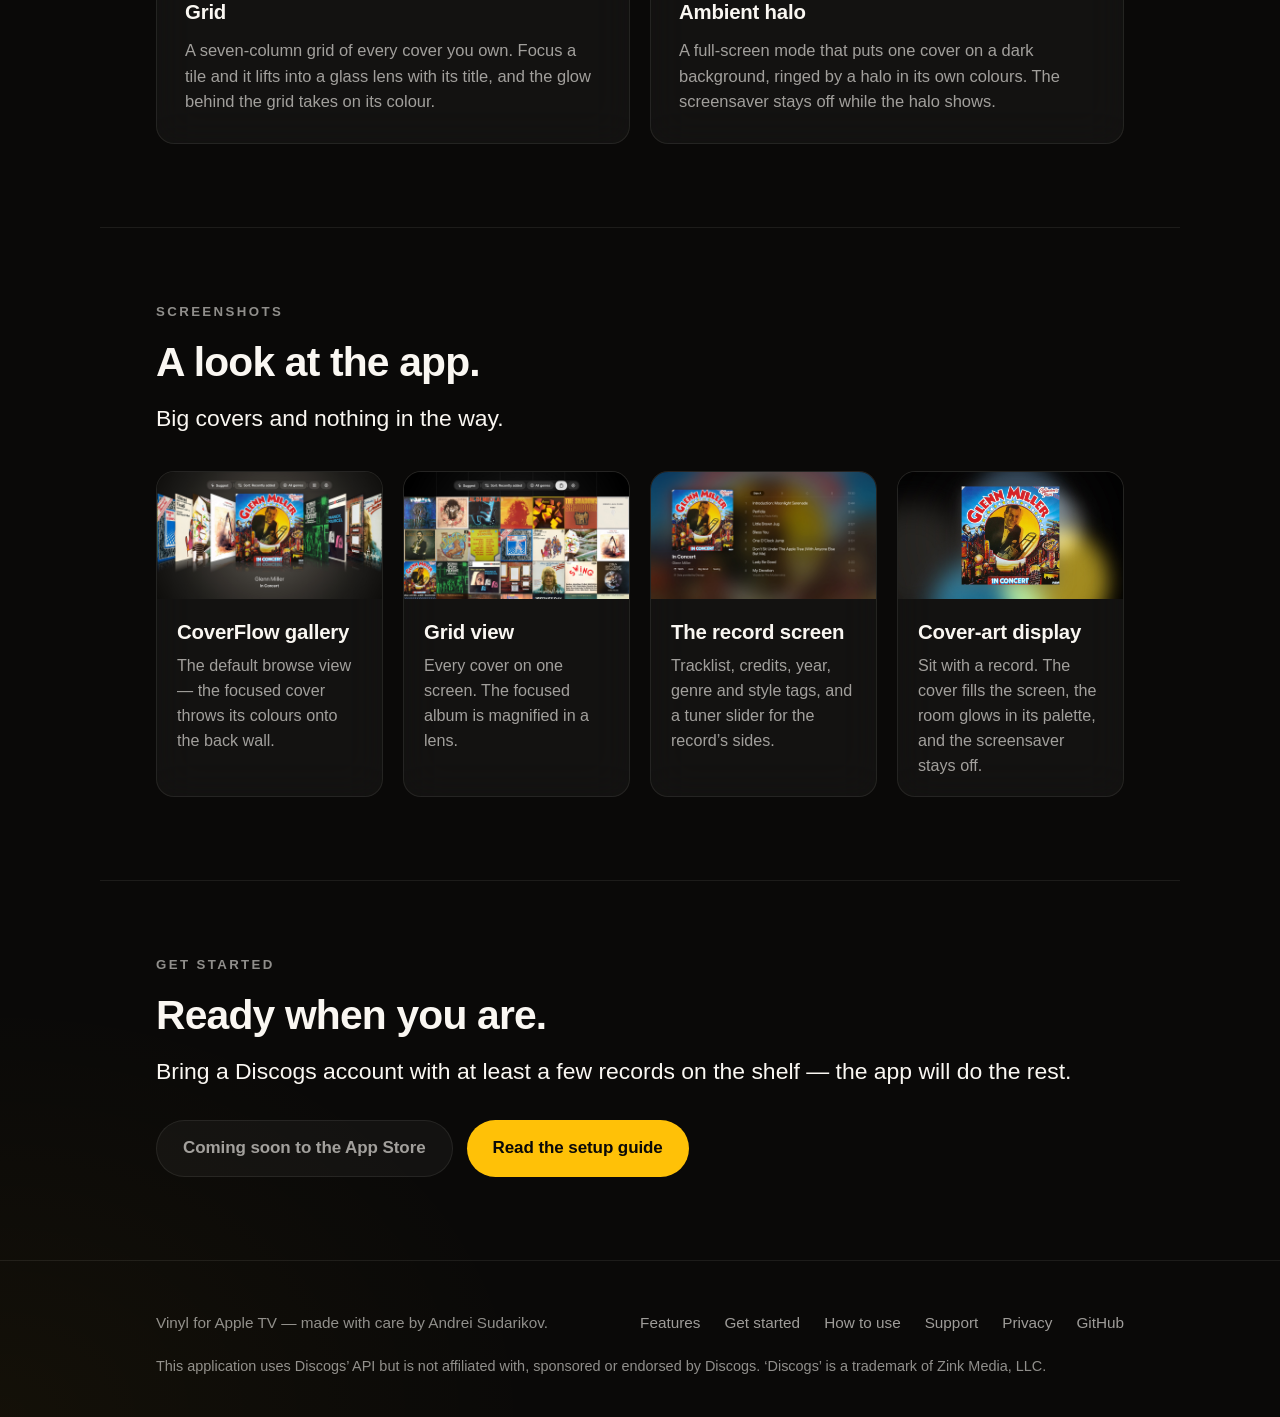
==== commit 359ac9bc: "Split the guide into Get started, How to use and support pages Part of #162. guide.html becomes a sh" ====
--- a/docs/index.html
+++ b/docs/index.html
@@ -17,13 +17,14 @@
 <body>
   <header>
     <div class="container nav">
-      <a class="nav-brand" href="./" aria-current="page">
+      <a class="nav-brand" href="./">
         <img src="assets/icon.png" alt="Vinyl for Apple TV icon">
         <span>Vinyl for Apple TV</span>
       </a>
-      <nav class="nav-links">
-        <a href="#features">Features</a>
-        <a href="guide.html">Guide</a>
+      <nav class="nav-links" aria-label="Main">
+        <a href="index.html#features" aria-current="page">Features</a>
+        <a href="get-started.html">Get started</a>
+        <a href="how-to-use.html">How to use</a>
         <a href="support.html">Support</a>
         <a href="privacy.html">Privacy</a>
       </nav>
@@ -90,7 +91,7 @@
           </figcaption>
         </figure>
         <figure class="showcase-item" style="margin: 0;">
-          <img src="assets/screens/record.jpg" alt="The record screen: tracklist, credits, year, genre and style tags, and a tuner slider for the record's sides">
+          <img src="assets/screens/record.jpg" alt="The record screen: tracklist, credits, year, genre and style tags, and a tuner slider for the record’s sides">
           <figcaption class="caption">
             <h3>The record screen</h3>
             <p>Tracklist, credits, year, genre and style tags, and a tuner slider for the record’s sides.</p>
@@ -112,6 +113,7 @@
       <p class="lead">Bring a Discogs account with at least a few records on the shelf — the app will do the rest.</p>
       <div class="cta-row" style="justify-content: flex-start; margin-top: 32px;">
         <span class="btn btn-soon">Coming soon to the App Store</span>
+        <a class="btn btn-link" href="get-started.html">Read the setup guide</a>
       </div>
     </section>
   </main>
@@ -135,12 +137,14 @@
   <footer>
     <div class="container footer-inner">
       <div>Vinyl for Apple TV — made with care by Andrei Sudarikov.</div>
-      <div class="footer-links">
-        <a href="guide.html">Guide</a>
+      <nav class="footer-links" aria-label="Footer">
+        <a href="index.html#features">Features</a>
+        <a href="get-started.html">Get started</a>
+        <a href="how-to-use.html">How to use</a>
+        <a href="support.html">Support</a>
         <a href="privacy.html">Privacy</a>
-        <a href="support.html">Support</a>
         <a href="https://github.com/andreisudarikov19/vinyl-art-apple-tv">GitHub</a>
-      </div>
+      </nav>
       <p class="footer-notice">This application uses Discogs’ API but is not affiliated with, sponsored or endorsed by Discogs. ‘Discogs’ is a trademark of Zink Media, LLC.</p>
     </div>
   </footer>
--- a/docs/styles.css
+++ b/docs/styles.css
@@ -5,7 +5,7 @@
   --surface-border: rgba(255, 247, 233, 0.08);
   --text: #faf7f2;
   --text-muted: rgba(250, 247, 242, 0.62);
-  --text-faint: rgba(250, 247, 242, 0.38);
+  --text-faint: rgba(250, 247, 242, 0.56);
   --yolk: #ffc107;
   --yolk-warm: #ffb300;
   --yolk-glow: rgba(255, 193, 7, 0.22);
@@ -45,6 +45,13 @@
   transition: border-color 120ms ease, color 120ms ease;
 }
 a:hover { border-bottom-color: var(--yolk); }
+a:focus-visible,
+.btn:focus-visible,
+.faq summary:focus-visible {
+  outline: 2px solid var(--yolk);
+  outline-offset: 3px;
+  border-radius: 4px;
+}
 
 h1, h2, h3 {
   font-weight: 700;
@@ -95,7 +102,8 @@
   color: var(--text-muted);
   border: none;
 }
-.nav-links a:hover { color: var(--text); }
+.nav-links a:hover,
+.nav-links a[aria-current="page"] { color: var(--text); }
 
 /* --- Hero --- */
 .hero {
@@ -146,6 +154,13 @@
   cursor: pointer;
   transition: transform 120ms ease, box-shadow 120ms ease, background 120ms ease;
 }
+/* A link styled as a button, for the call to action. */
+.btn-link {
+  background: var(--yolk);
+  color: #0a0908;
+}
+.btn-link:hover { background: var(--yolk-warm); }
+
 /* Not a link: shown until the App Store page exists. */
 .btn-soon {
   background: var(--surface);
@@ -175,8 +190,14 @@
 .showcase {
   display: grid;
   gap: 20px;
-  grid-template-columns: repeat(auto-fit, minmax(280px, 1fr));
+  grid-template-columns: minmax(0, 1fr);
   margin-top: 36px;
+}
+@media (min-width: 600px) {
+  .showcase { grid-template-columns: repeat(2, minmax(0, 1fr)); }
+}
+@media (min-width: 1100px) {
+  .showcase { grid-template-columns: repeat(4, minmax(0, 1fr)); }
 }
 .showcase-item {
   background: var(--surface);
@@ -340,9 +361,11 @@
 .content {
   padding-top: clamp(40px, 6vw, 80px);
   padding-bottom: clamp(60px, 8vw, 100px);
-  /* A 720px column inside the container's side gutters. */
+  /* A 720px column inside the container's side gutters. Long words, such as
+     the support email, wrap instead of overflowing a narrow phone. */
   max-width: calc(720px + 2 * var(--content-pad));
   margin: 0 auto;
+  overflow-wrap: anywhere;
 }
 .content h1 { font-size: clamp(2rem, 4vw, 2.8rem); margin-bottom: 16px; }
 .content .updated, .content .subtitle { color: var(--text-faint); font-size: 0.9rem; margin-bottom: 40px; }
@@ -372,6 +395,22 @@
   border-radius: 12px;
   border: 1px solid var(--surface-border);
 }
+.content figure { margin: 28px 0; }
+.content figure img.screen { margin: 0; }
+.content figcaption {
+  margin-top: 10px;
+  color: var(--text-faint);
+  font-size: 0.92rem;
+  line-height: 1.5;
+}
+
+/* Hub cards on guide.html are links. */
+a.feature {
+  display: block;
+  color: inherit;
+  transition: border-color 120ms ease;
+}
+a.feature:hover { border-color: rgba(255, 193, 7, 0.4); }
 
 .faq details {
   background: var(--surface);
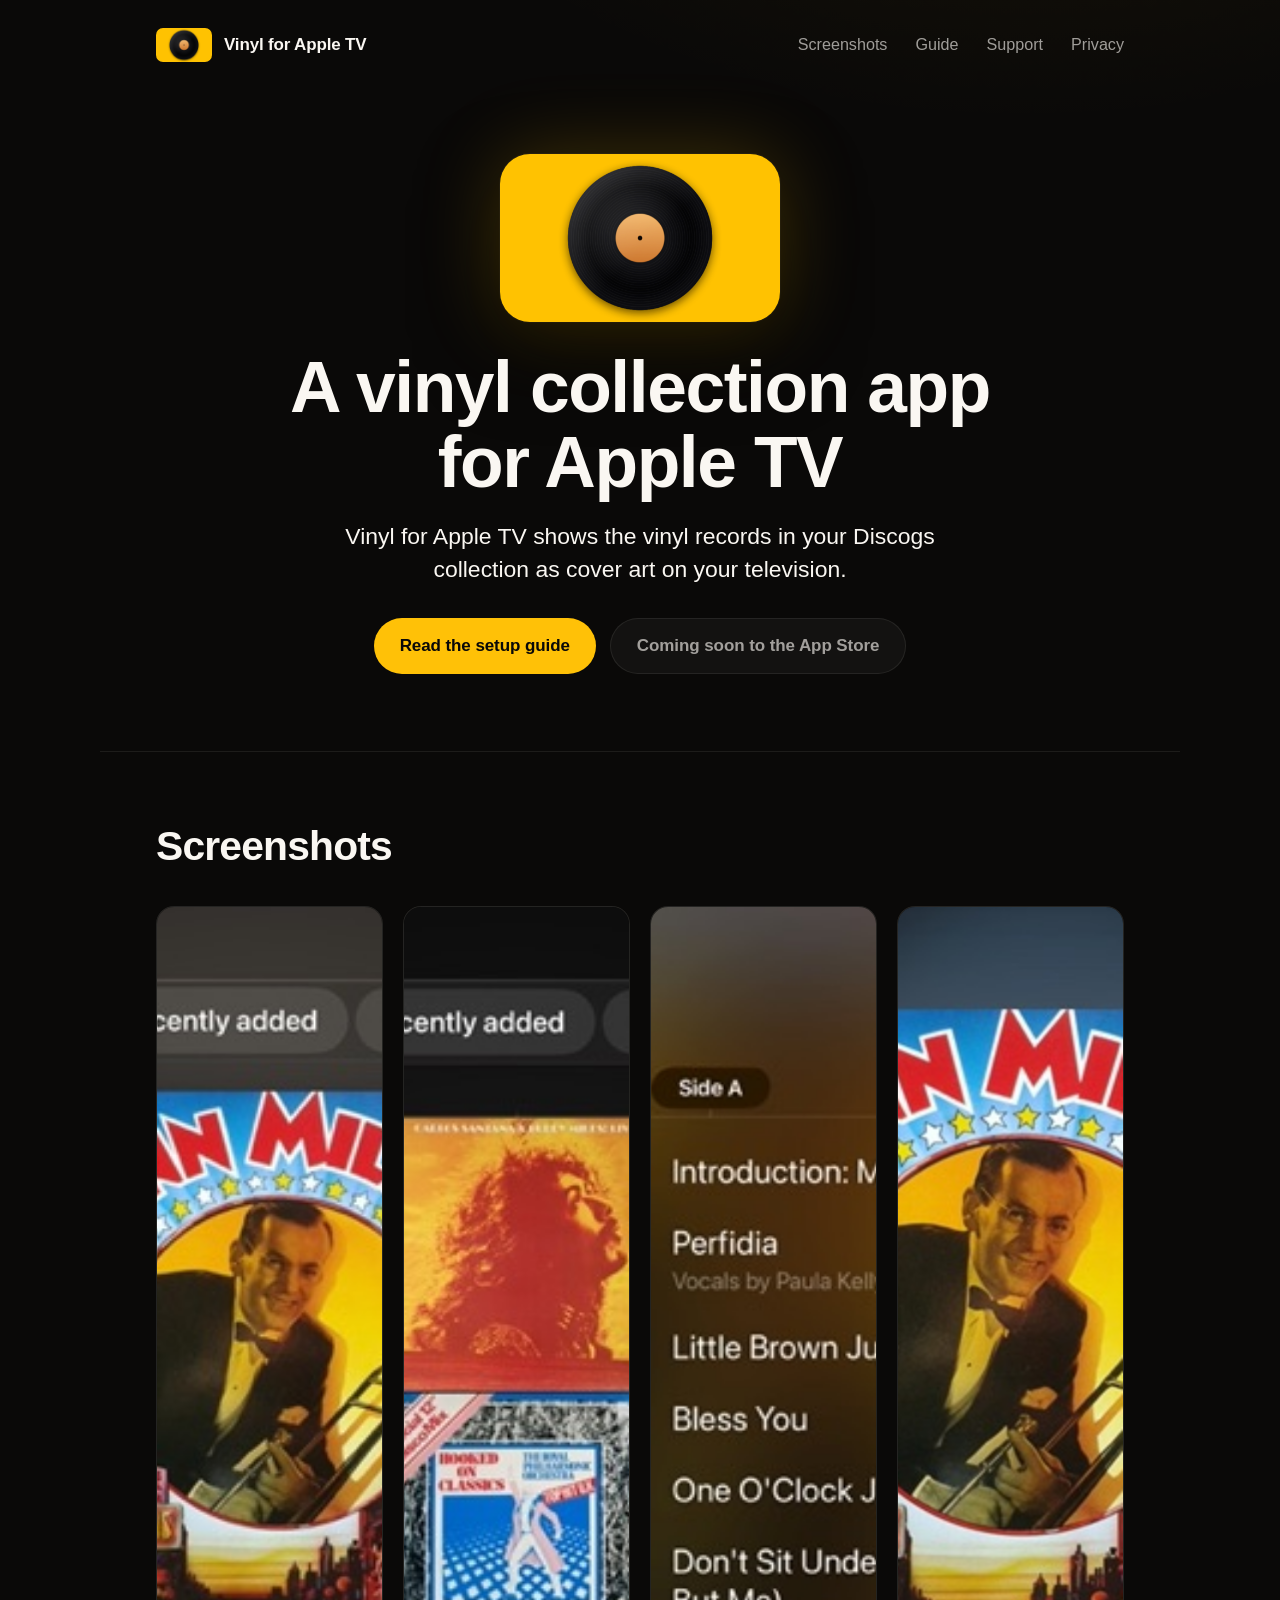
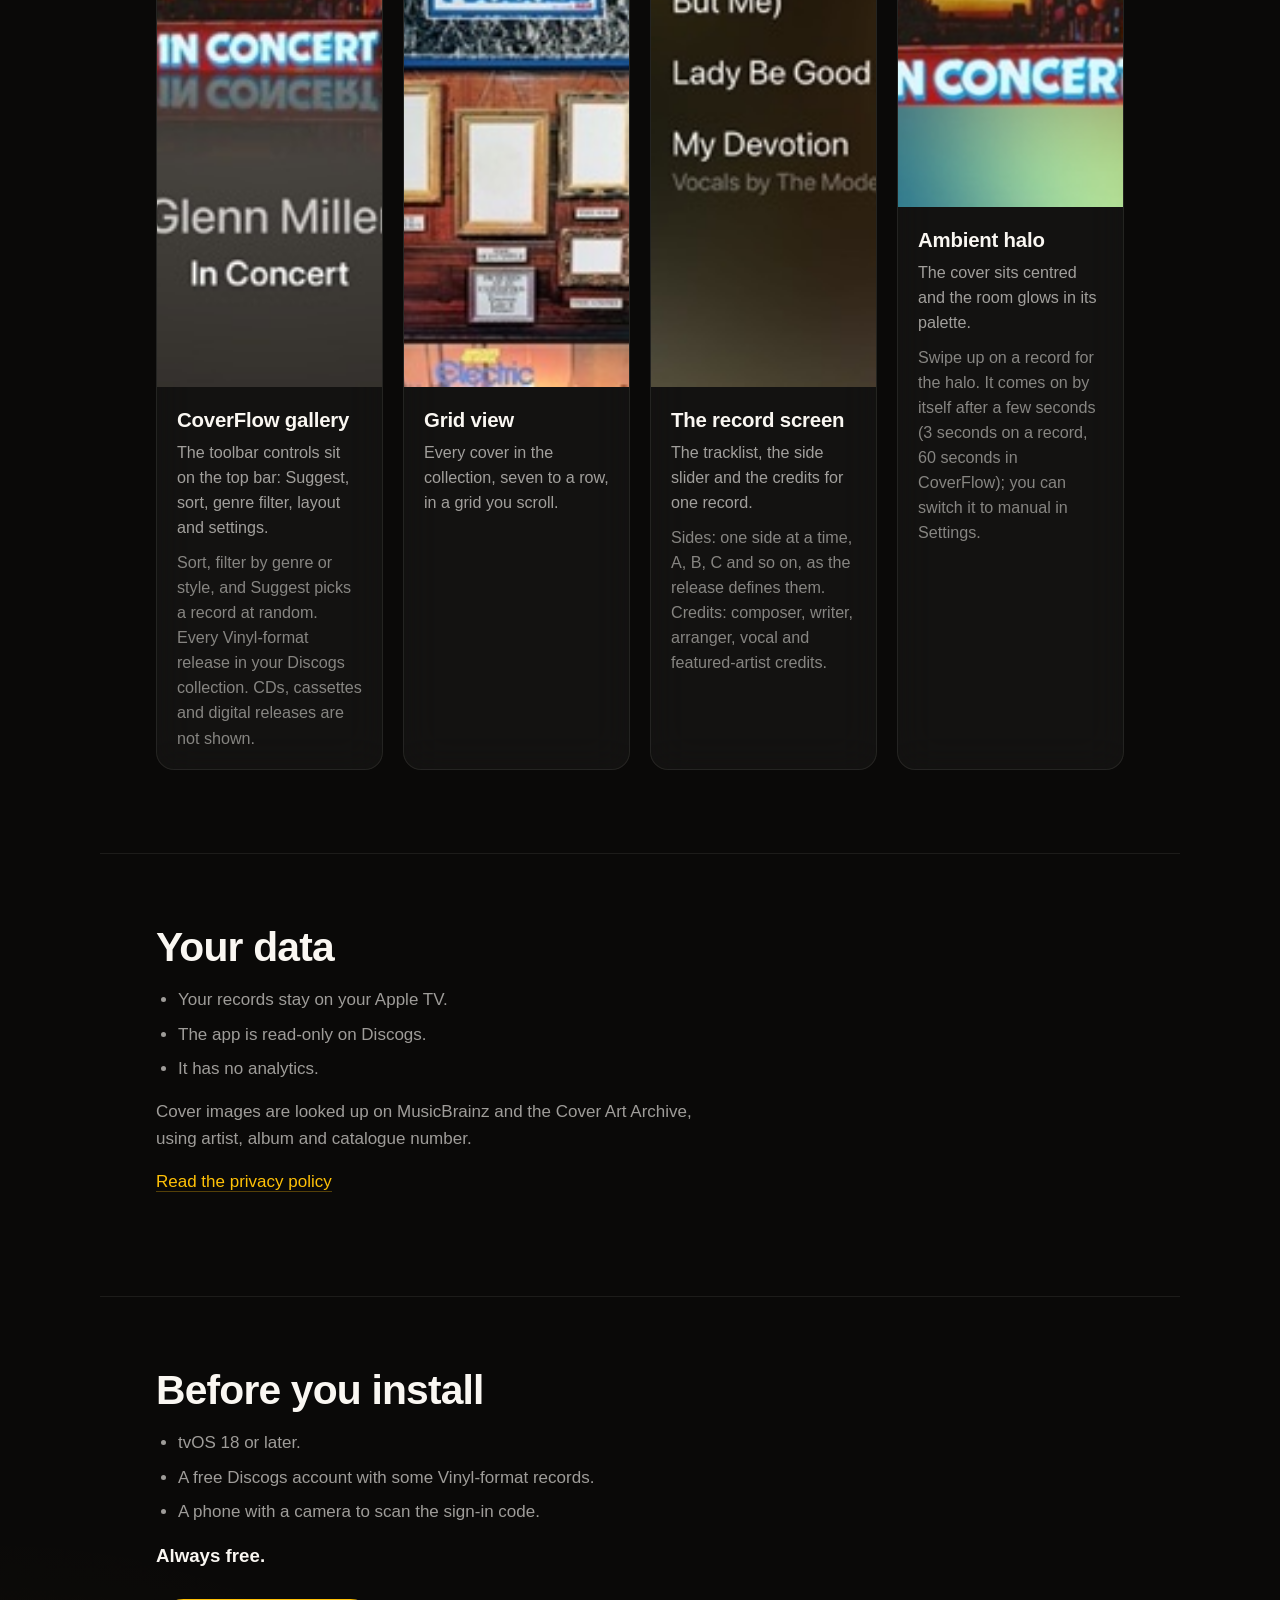
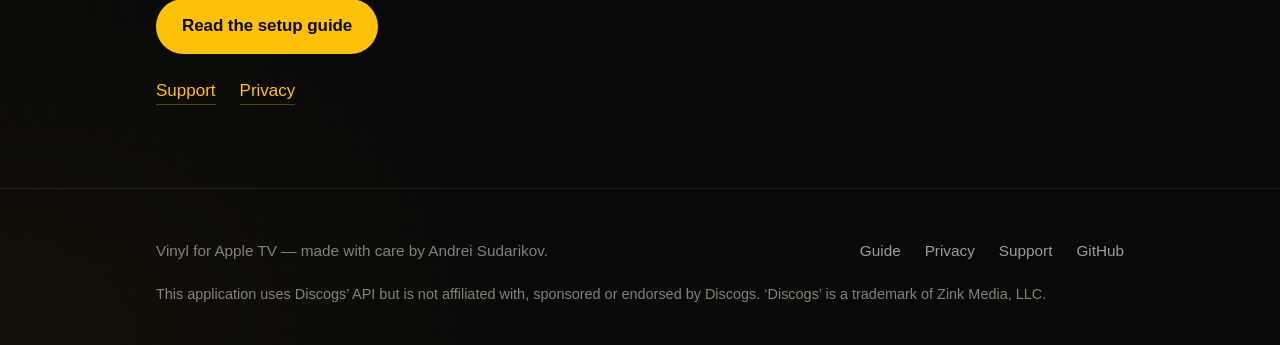
==== commit af70b67a: "Rebuild the home page around a decision path and accurate claims - Hero names the category and links" ====
--- a/docs/index.html
+++ b/docs/index.html
@@ -17,14 +17,13 @@
 <body>
   <header>
     <div class="container nav">
-      <a class="nav-brand" href="./">
-        <img src="assets/icon.png" alt="Vinyl for Apple TV icon">
+      <a class="nav-brand" href="./" aria-current="page">
+        <img src="assets/icon.png" alt="" width="512" height="307">
         <span>Vinyl for Apple TV</span>
       </a>
-      <nav class="nav-links" aria-label="Main">
-        <a href="index.html#features" aria-current="page">Features</a>
-        <a href="get-started.html">Get started</a>
-        <a href="how-to-use.html">How to use</a>
+      <nav class="nav-links">
+        <a href="#screens">Screenshots</a>
+        <a href="guide.html">Guide</a>
         <a href="support.html">Support</a>
         <a href="privacy.html">Privacy</a>
       </nav>
@@ -33,88 +32,76 @@
 
   <main>
     <section class="hero container">
-      <img class="hero-icon" src="assets/icon.png" alt="App icon: a vinyl record on a yolk-yellow background">
-      <h1>Your record collection, on the biggest screen in the house.</h1>
-      <p class="lead">Sign in with Discogs and the whole shelf becomes ambient art. Flip through covers, drop the needle on a single record, or take in a mosaic of everything you own.</p>
+      <img class="hero-icon" src="assets/icon.png" alt="" width="512" height="307">
+      <h1>A vinyl collection app for Apple TV</h1>
+      <p class="lead">Vinyl for Apple TV shows the vinyl records in your Discogs collection as cover art on your television.</p>
       <div class="cta-row">
+        <a class="btn btn-primary" href="get-started.html">Read the setup guide</a>
         <span class="btn btn-soon">Coming soon to the App Store</span>
       </div>
     </section>
 
-    <section id="features" class="container">
-      <span class="section-eyebrow">What it does</span>
-      <h2>Built for the way records are meant to be enjoyed.</h2>
-      <p class="lead">Vinyl for Apple TV is a small, focused app: no playback, no streaming, no clutter. Just your records, beautifully rendered.</p>
-
-      <div class="features">
-        <div class="feature">
-          <div class="icon-dot">▤</div>
-          <h3>Cover gallery</h3>
-          <p>Browse every record in your Discogs collection as a CoverFlow-style wall. Focus a cover and the room behind it lights up with the artwork’s own colours.</p>
-        </div>
-        <div class="feature">
-          <div class="icon-dot">◉</div>
-          <h3>Record screen</h3>
-          <p>Press on any album to see its tracklist, one side at a time. The cover anchors in place while sides A, B, C and D sit beside it on a vintage radio-tuner slider above the tracks. Leave it be and the blurred cover behind it slowly drifts.</p>
-        </div>
-        <div class="feature">
-          <div class="icon-dot">▦</div>
-          <h3>Grid</h3>
-          <p>A seven-column grid of every cover you own. Focus a tile and it lifts into a glass lens with its title, and the glow behind the grid takes on its colour.</p>
-        </div>
-        <div class="feature">
-          <div class="icon-dot">✦</div>
-          <h3>Ambient halo</h3>
-          <p>A full-screen mode that puts one cover on a dark background, ringed by a halo in its own colours. The screensaver stays off while the halo shows.</p>
-        </div>
-      </div>
-    </section>
-
-    <section class="container">
-      <span class="section-eyebrow">Screenshots</span>
-      <h2>A look at the app.</h2>
-      <p class="lead">Big covers and nothing in the way.</p>
+    <section id="screens" class="container">
+      <h2>Screenshots</h2>
 
       <div class="showcase">
-        <figure class="showcase-item" style="margin: 0;">
-          <img src="assets/screens/gallery.jpg" alt="CoverFlow gallery: the focused cover throws its colours onto the back wall">
+        <figure class="showcase-item">
+          <img src="assets/screens/gallery.jpg" srcset="assets/screens/gallery-800.jpg 800w, assets/screens/gallery.jpg 1920w" sizes="(min-width: 1100px) 25vw, (min-width: 600px) 50vw, 100vw" width="1920" height="1080" alt="Gallery view: a row of album covers with In Concert by Glenn Miller in the centre, and a toolbar across the top with Suggest, Sort: Recently added, All genres, a layout button and a settings button.">
           <figcaption class="caption">
             <h3>CoverFlow gallery</h3>
-            <p>The default browse view — the focused cover throws its colours onto the back wall.</p>
-          </figcaption>
-        </figure>
-        <figure class="showcase-item" style="margin: 0;">
-          <img src="assets/screens/grid.jpg" alt="Grid view: every cover on one screen, with the focused album magnified in a lens">
+            <p>The toolbar controls sit on the top bar: Suggest, sort, genre filter, layout and settings.</p>
+            <p class="feature-note">Sort, filter by genre or style, and Suggest picks a record at random. Every Vinyl-format release in your Discogs collection. CDs, cassettes and digital releases are not shown.</p>
+          </figcaption>
+        </figure>
+        <figure class="showcase-item">
+          <img src="assets/screens/grid.jpg" srcset="assets/screens/grid-800.jpg 800w, assets/screens/grid.jpg 1920w" sizes="(min-width: 1100px) 25vw, (min-width: 600px) 50vw, 100vw" width="1920" height="1080" loading="lazy" alt="Grid view: album covers in rows of seven, filling the screen below the toolbar.">
           <figcaption class="caption">
             <h3>Grid view</h3>
-            <p>Every cover on one screen. The focused album is magnified in a lens.</p>
-          </figcaption>
-        </figure>
-        <figure class="showcase-item" style="margin: 0;">
-          <img src="assets/screens/record.jpg" alt="The record screen: tracklist, credits, year, genre and style tags, and a tuner slider for the record’s sides">
+            <p>Every cover in the collection, seven to a row, in a grid you scroll.</p>
+          </figcaption>
+        </figure>
+        <figure class="showcase-item">
+          <img src="assets/screens/record.jpg" srcset="assets/screens/record-800.jpg 800w, assets/screens/record.jpg 1920w" sizes="(min-width: 1100px) 25vw, (min-width: 600px) 50vw, 100vw" width="1920" height="1080" loading="lazy" alt="The record screen for In Concert by Glenn Miller: the cover on the left, eight numbered tracks under Side A with credits such as Vocals by Paula Kelly, a side slider showing Side A, B, C and D, and the year and genre tags.">
           <figcaption class="caption">
             <h3>The record screen</h3>
-            <p>Tracklist, credits, year, genre and style tags, and a tuner slider for the record’s sides.</p>
-          </figcaption>
-        </figure>
-        <figure class="showcase-item" style="margin: 0;">
-          <img src="assets/screens/halo.jpg" alt="Cover-art display: the album cover full-bleed with cover-derived ambient halo">
-          <figcaption class="caption">
-            <h3>Cover-art display</h3>
-            <p>Sit with a record. The cover fills the screen, the room glows in its palette, and the screensaver stays off.</p>
-          </figcaption>
-        </figure>
-      </div>
-    </section>
-
-    <section class="container">
-      <span class="section-eyebrow">Get started</span>
-      <h2>Ready when you are.</h2>
-      <p class="lead">Bring a Discogs account with at least a few records on the shelf — the app will do the rest.</p>
-      <div class="cta-row" style="justify-content: flex-start; margin-top: 32px;">
-        <span class="btn btn-soon">Coming soon to the App Store</span>
-        <a class="btn btn-link" href="get-started.html">Read the setup guide</a>
-      </div>
+            <p>The tracklist, the side slider and the credits for one record.</p>
+            <p class="feature-note">Sides: one side at a time, A, B, C and so on, as the release defines them. Credits: composer, writer, arranger, vocal and featured-artist credits.</p>
+          </figcaption>
+        </figure>
+        <figure class="showcase-item">
+          <img src="assets/screens/halo.jpg" srcset="assets/screens/halo-800.jpg 800w, assets/screens/halo.jpg 1600w" sizes="(min-width: 1100px) 25vw, (min-width: 600px) 50vw, 100vw" width="1600" height="900" loading="lazy" alt="Ambient halo: the In Concert cover centred on a black background, with a blue and yellow glow behind it.">
+          <figcaption class="caption">
+            <h3>Ambient halo</h3>
+            <p>The cover sits centred and the room glows in its palette.</p>
+            <p class="feature-note">Swipe up on a record for the halo. It comes on by itself after a few seconds (3 seconds on a record, 60 seconds in CoverFlow); you can switch it to manual in Settings.</p>
+          </figcaption>
+        </figure>
+      </div>
+    </section>
+
+    <section class="container trust">
+      <h2>Your data</h2>
+      <ul class="checklist">
+        <li>Your records stay on your Apple TV.</li>
+        <li>The app is read-only on Discogs.</li>
+        <li>It has no analytics.</li>
+      </ul>
+      <p>Cover images are looked up on MusicBrainz and the Cover Art Archive, using artist, album and catalogue number.</p>
+      <p><a href="privacy.html">Read the privacy policy</a></p>
+    </section>
+
+    <section class="container decision">
+      <h2>Before you install</h2>
+      <ul class="checklist">
+        <li>tvOS 18 or later.</li>
+        <li>A free Discogs account with some Vinyl-format records.</li>
+        <li>A phone with a camera to scan the sign-in code.</li>
+      </ul>
+      <p class="price"><strong>Always free.</strong></p>
+      <div class="cta-row">
+        <a class="btn btn-primary" href="get-started.html">Read the setup guide</a>
+      </div>
+      <p class="help-links"><a href="support.html">Support</a> <a href="privacy.html">Privacy</a></p>
     </section>
   </main>
 
@@ -126,7 +113,7 @@
       <button class="lightbox-prev" type="button" aria-label="Previous screenshot">
         <svg viewBox="0 0 24 24" aria-hidden="true" focusable="false"><path d="M14.5 6L8.5 12L14.5 18" fill="none" stroke="currentColor" stroke-width="1.8" stroke-linecap="round" stroke-linejoin="round"/></svg>
       </button>
-      <img class="lightbox-img" alt="">
+      <img class="lightbox-img" alt="" width="1920" height="1080">
       <button class="lightbox-next" type="button" aria-label="Next screenshot">
         <svg viewBox="0 0 24 24" aria-hidden="true" focusable="false"><path d="M9.5 6L15.5 12L9.5 18" fill="none" stroke="currentColor" stroke-width="1.8" stroke-linecap="round" stroke-linejoin="round"/></svg>
       </button>
@@ -137,14 +124,12 @@
   <footer>
     <div class="container footer-inner">
       <div>Vinyl for Apple TV — made with care by Andrei Sudarikov.</div>
-      <nav class="footer-links" aria-label="Footer">
-        <a href="index.html#features">Features</a>
-        <a href="get-started.html">Get started</a>
-        <a href="how-to-use.html">How to use</a>
+      <div class="footer-links">
+        <a href="guide.html">Guide</a>
+        <a href="privacy.html">Privacy</a>
         <a href="support.html">Support</a>
-        <a href="privacy.html">Privacy</a>
         <a href="https://github.com/andreisudarikov19/vinyl-art-apple-tv">GitHub</a>
-      </nav>
+      </div>
       <p class="footer-notice">This application uses Discogs’ API but is not affiliated with, sponsored or endorsed by Discogs. ‘Discogs’ is a trademark of Zink Media, LLC.</p>
     </div>
   </footer>
@@ -160,6 +145,7 @@
       const closeBtn = overlay.querySelector('.lightbox-close');
       const prevBtn = overlay.querySelector('.lightbox-prev');
       const nextBtn = overlay.querySelector('.lightbox-next');
+      const pageParts = ['header', 'main', 'footer'].map((sel) => document.querySelector(sel)).filter(Boolean);
 
       let currentIndex = -1;
       let lastFocus = null;
@@ -168,9 +154,18 @@
         currentIndex = (index + triggers.length) % triggers.length;
         const src = triggers[currentIndex];
         imgEl.src = src.src;
+        // The viewer shows the same file as the trigger, so it takes its dimensions.
+        imgEl.setAttribute('width', src.getAttribute('width'));
+        imgEl.setAttribute('height', src.getAttribute('height'));
         imgEl.alt = src.alt || '';
         const cap = src.closest('.showcase-item').querySelector('.caption h3');
         captionEl.textContent = cap ? cap.textContent : (src.alt || '');
+      }
+
+      // While the viewer is open, the page behind it is inert: it cannot be
+      // reached by Tab, by a screen reader's virtual cursor, or by a click.
+      function setPageInert(on) {
+        pageParts.forEach((el) => el.toggleAttribute('inert', on));
       }
 
       function open(index) {
@@ -180,6 +175,7 @@
         overlay.setAttribute('aria-hidden', 'false');
         requestAnimationFrame(() => overlay.classList.add('is-open'));
         document.body.style.overflow = 'hidden';
+        setPageInert(true);
         closeBtn.focus();
       }
 
@@ -187,6 +183,7 @@
         overlay.classList.remove('is-open');
         overlay.setAttribute('aria-hidden', 'true');
         document.body.style.overflow = '';
+        setPageInert(false);
         setTimeout(() => { overlay.hidden = true; imgEl.src = ''; }, 200);
         if (lastFocus && typeof lastFocus.focus === 'function') lastFocus.focus();
       }
@@ -213,9 +210,26 @@
       });
       document.addEventListener('keydown', (e) => {
         if (overlay.hidden) return;
-        if (e.key === 'Escape') close();
-        else if (e.key === 'ArrowLeft') show(currentIndex - 1);
-        else if (e.key === 'ArrowRight') show(currentIndex + 1);
+        if (e.key === 'Escape') {
+          close();
+        } else if (e.key === 'ArrowLeft') {
+          show(currentIndex - 1);
+        } else if (e.key === 'ArrowRight') {
+          show(currentIndex + 1);
+        } else if (e.key === 'Tab') {
+          // Belt and braces with inert: Tab wraps between the viewer's buttons.
+          const items = [closeBtn, prevBtn, nextBtn];
+          const first = items[0];
+          const last = items[items.length - 1];
+          const active = document.activeElement;
+          if (e.shiftKey && (active === first || !overlay.contains(active))) {
+            e.preventDefault();
+            last.focus();
+          } else if (!e.shiftKey && (active === last || !overlay.contains(active))) {
+            e.preventDefault();
+            first.focus();
+          }
+        }
       });
     })();
   </script>
--- a/docs/styles.css
+++ b/docs/styles.css
@@ -5,7 +5,7 @@
   --surface-border: rgba(255, 247, 233, 0.08);
   --text: #faf7f2;
   --text-muted: rgba(250, 247, 242, 0.62);
-  --text-faint: rgba(250, 247, 242, 0.56);
+  --text-faint: rgba(250, 247, 242, 0.5);
   --yolk: #ffc107;
   --yolk-warm: #ffb300;
   --yolk-glow: rgba(255, 193, 7, 0.22);
@@ -45,13 +45,6 @@
   transition: border-color 120ms ease, color 120ms ease;
 }
 a:hover { border-bottom-color: var(--yolk); }
-a:focus-visible,
-.btn:focus-visible,
-.faq summary:focus-visible {
-  outline: 2px solid var(--yolk);
-  outline-offset: 3px;
-  border-radius: 4px;
-}
 
 h1, h2, h3 {
   font-weight: 700;
@@ -69,8 +62,15 @@
 .container {
   max-width: var(--max-width);
   margin: 0 auto;
-  padding-left: var(--content-pad);
-  padding-right: var(--content-pad);
+  padding-left: max(var(--content-pad), env(safe-area-inset-left));
+  padding-right: max(var(--content-pad), env(safe-area-inset-right));
+}
+
+/* Keyboard focus: a visible ring on every link and button. */
+a:focus-visible,
+button:focus-visible {
+  outline: 2px solid var(--yolk);
+  outline-offset: 3px;
 }
 
 /* --- Nav --- */
@@ -102,8 +102,7 @@
   color: var(--text-muted);
   border: none;
 }
-.nav-links a:hover,
-.nav-links a[aria-current="page"] { color: var(--text); }
+.nav-links a:hover { color: var(--text); }
 
 /* --- Hero --- */
 .hero {
@@ -133,6 +132,10 @@
   max-width: 48ch;
   margin: 0 auto 32px;
 }
+/* The app icon is decoration here; on a phone the call to action stays above the fold. */
+@media (max-width: 599px) {
+  .hero-icon { display: none; }
+}
 
 /* --- Buttons --- */
 .cta-row {
@@ -154,13 +157,12 @@
   cursor: pointer;
   transition: transform 120ms ease, box-shadow 120ms ease, background 120ms ease;
 }
-/* A link styled as a button, for the call to action. */
-.btn-link {
+.btn-primary {
   background: var(--yolk);
   color: #0a0908;
-}
-.btn-link:hover { background: var(--yolk-warm); }
-
+  border: none;
+}
+.btn-primary:hover { background: var(--yolk-warm); }
 /* Not a link: shown until the App Store page exists. */
 .btn-soon {
   background: var(--surface);
@@ -168,6 +170,19 @@
   border: 1px solid var(--surface-border);
   cursor: default;
 }
+
+/* --- Decision path: requirements, price and help links --- */
+.checklist {
+  margin: 0 0 1em;
+  padding-left: 22px;
+  color: var(--text-muted);
+}
+.checklist li { margin-bottom: 8px; }
+.trust p, .decision p { max-width: 60ch; }
+.decision .cta-row { justify-content: flex-start; margin: 28px 0 24px; }
+.price { color: var(--text); font-size: 1.1rem; }
+.price strong { color: var(--text); font-weight: 600; }
+.help-links { display: flex; flex-wrap: wrap; gap: 8px 24px; margin: 0; }
 
 /* --- Section --- */
 section {
@@ -200,6 +215,7 @@
   .showcase { grid-template-columns: repeat(4, minmax(0, 1fr)); }
 }
 .showcase-item {
+  margin: 0;
   background: var(--surface);
   border: 1px solid var(--surface-border);
   border-radius: var(--radius);
@@ -231,6 +247,8 @@
 }
 .showcase-item .caption h3 { margin-bottom: 4px; }
 .showcase-item .caption p { margin: 0; font-size: 0.95rem; }
+.showcase-item .caption p + p { margin-top: 10px; }
+.showcase-item .feature-note { color: var(--text-faint); }
 
 /* --- Lightbox --- */
 .lightbox[hidden] { display: none; }
@@ -246,7 +264,10 @@
   align-items: center;
   justify-content: center;
   gap: 18px;
-  padding: clamp(20px, 4vw, 56px);
+  padding-top: clamp(20px, 4vw, 56px);
+  padding-bottom: clamp(20px, 4vw, 56px);
+  padding-left: max(var(--content-pad), env(safe-area-inset-left));
+  padding-right: max(var(--content-pad), env(safe-area-inset-right));
   opacity: 0;
   transition: opacity 200ms ease;
 }
@@ -261,6 +282,8 @@
   flex: 1 1 auto;
 }
 .lightbox-img {
+  width: auto;
+  height: auto;
   max-width: 100%;
   max-height: 100%;
   object-fit: contain;
@@ -317,9 +340,10 @@
 
 @media (max-width: 600px) {
   .lightbox-stage { gap: 8px; }
-  .lightbox-prev, .lightbox-next { width: 40px; height: 40px; }
+  /* Controls stay at least 44 px square: the minimum touch target. */
+  .lightbox-prev, .lightbox-next { width: 44px; height: 44px; }
   .lightbox-prev svg, .lightbox-next svg { width: 16px; height: 16px; }
-  .lightbox-close { top: 16px; right: 16px; width: 40px; height: 40px; }
+  .lightbox-close { top: 16px; right: 16px; width: 44px; height: 44px; }
   .lightbox-close svg { width: 16px; height: 16px; }
   .lightbox-caption { font-size: 0.85rem; }
 }
@@ -361,11 +385,9 @@
 .content {
   padding-top: clamp(40px, 6vw, 80px);
   padding-bottom: clamp(60px, 8vw, 100px);
-  /* A 720px column inside the container's side gutters. Long words, such as
-     the support email, wrap instead of overflowing a narrow phone. */
+  /* A 720px column inside the container's side gutters. */
   max-width: calc(720px + 2 * var(--content-pad));
   margin: 0 auto;
-  overflow-wrap: anywhere;
 }
 .content h1 { font-size: clamp(2rem, 4vw, 2.8rem); margin-bottom: 16px; }
 .content .updated, .content .subtitle { color: var(--text-faint); font-size: 0.9rem; margin-bottom: 40px; }
@@ -395,22 +417,6 @@
   border-radius: 12px;
   border: 1px solid var(--surface-border);
 }
-.content figure { margin: 28px 0; }
-.content figure img.screen { margin: 0; }
-.content figcaption {
-  margin-top: 10px;
-  color: var(--text-faint);
-  font-size: 0.92rem;
-  line-height: 1.5;
-}
-
-/* Hub cards on guide.html are links. */
-a.feature {
-  display: block;
-  color: inherit;
-  transition: border-color 120ms ease;
-}
-a.feature:hover { border-color: rgba(255, 193, 7, 0.4); }
 
 .faq details {
   background: var(--surface);
@@ -503,4 +509,28 @@
   .nav-links { gap: 18px; font-size: 0.9rem; }
   .cta-row { flex-direction: column; align-items: stretch; }
   .cta-row .btn { justify-content: center; }
-}
+  /* Nav and footer links: padding lifts each one to at least 44 px tall. */
+  .nav-links a,
+  .footer-links a {
+    display: inline-block;
+    padding: 12px 0;
+  }
+}
+
+/* --- Reduced motion: shorter transitions, no scaling on hover or focus --- */
+@media (prefers-reduced-motion: reduce) {
+  *, *::before, *::after {
+    transition-duration: 0.01ms !important;
+    transition-delay: 0s !important;
+    animation-duration: 0.01ms !important;
+    animation-iteration-count: 1 !important;
+    scroll-behavior: auto !important;
+  }
+  .showcase-item:hover img.zoomable,
+  .showcase-item img.zoomable:focus,
+  .lightbox button:hover,
+  .btn:hover,
+  .btn:focus-visible {
+    transform: none !important;
+  }
+}
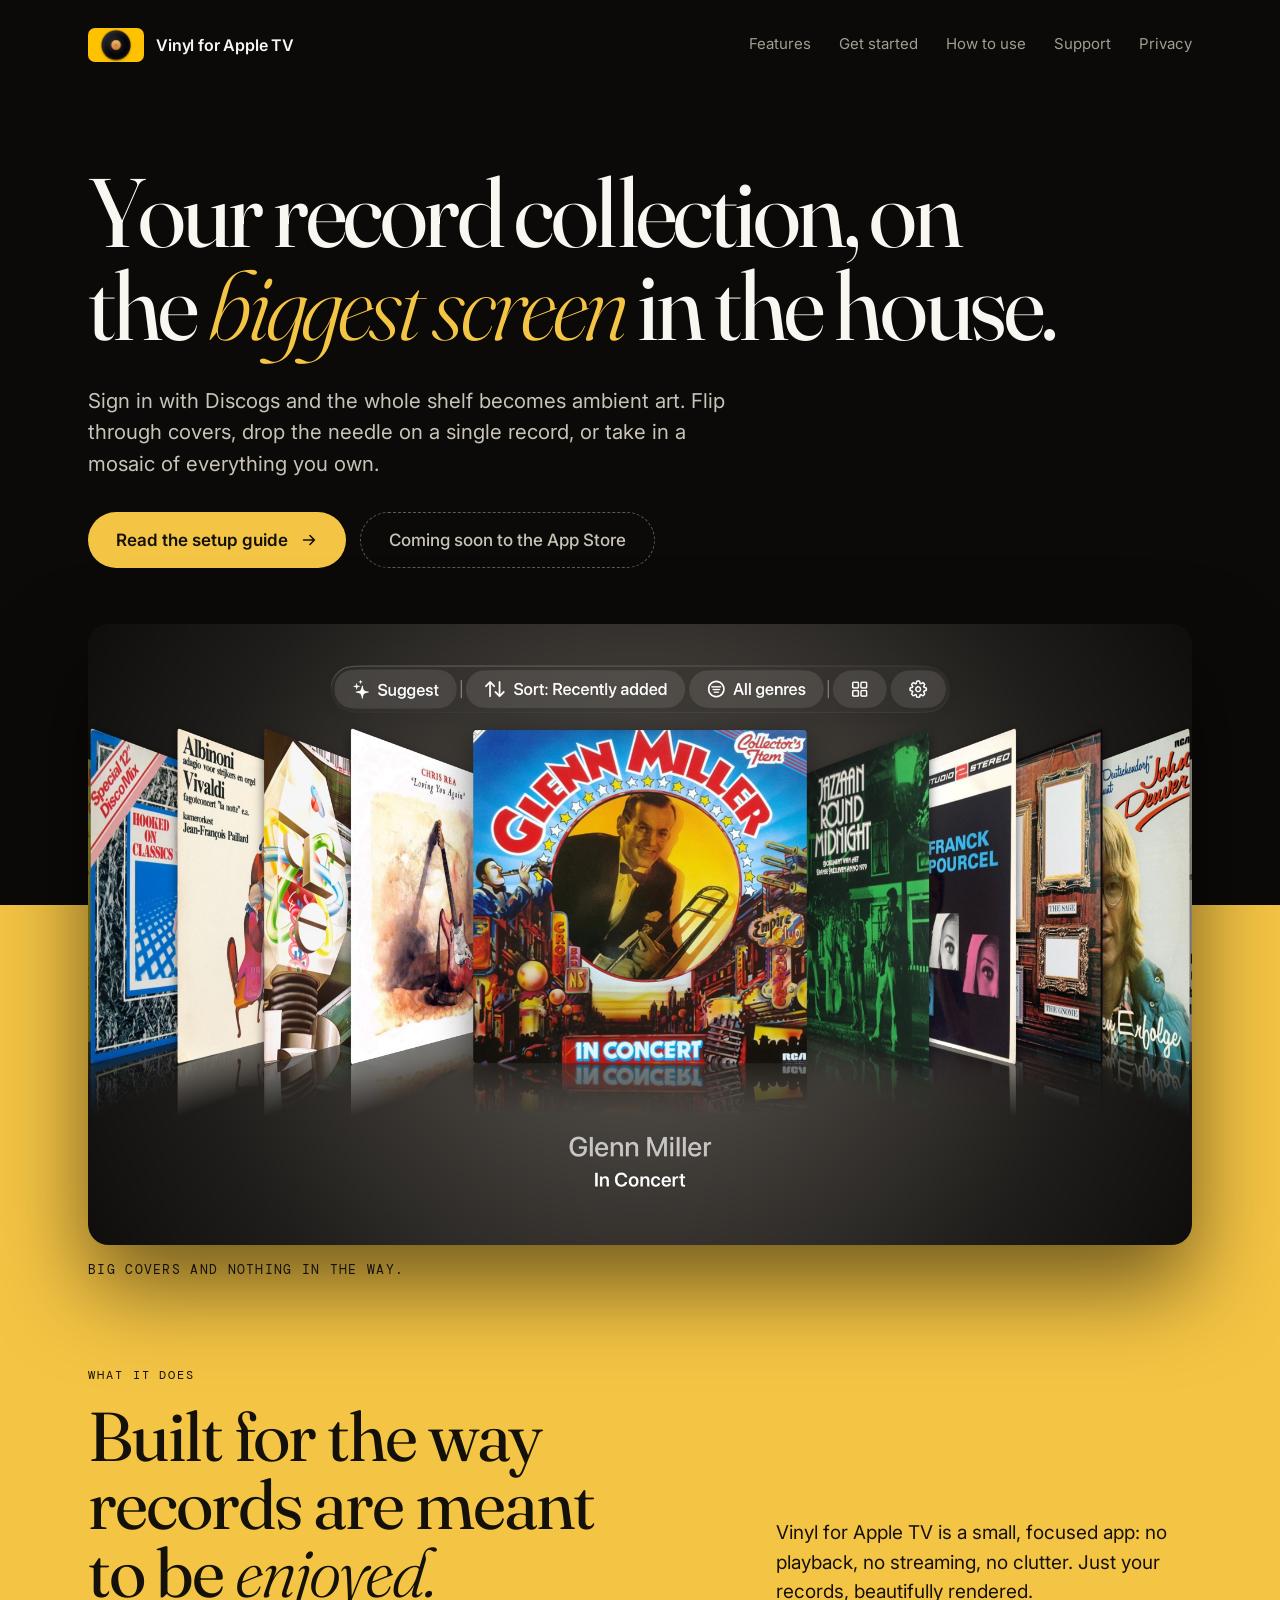
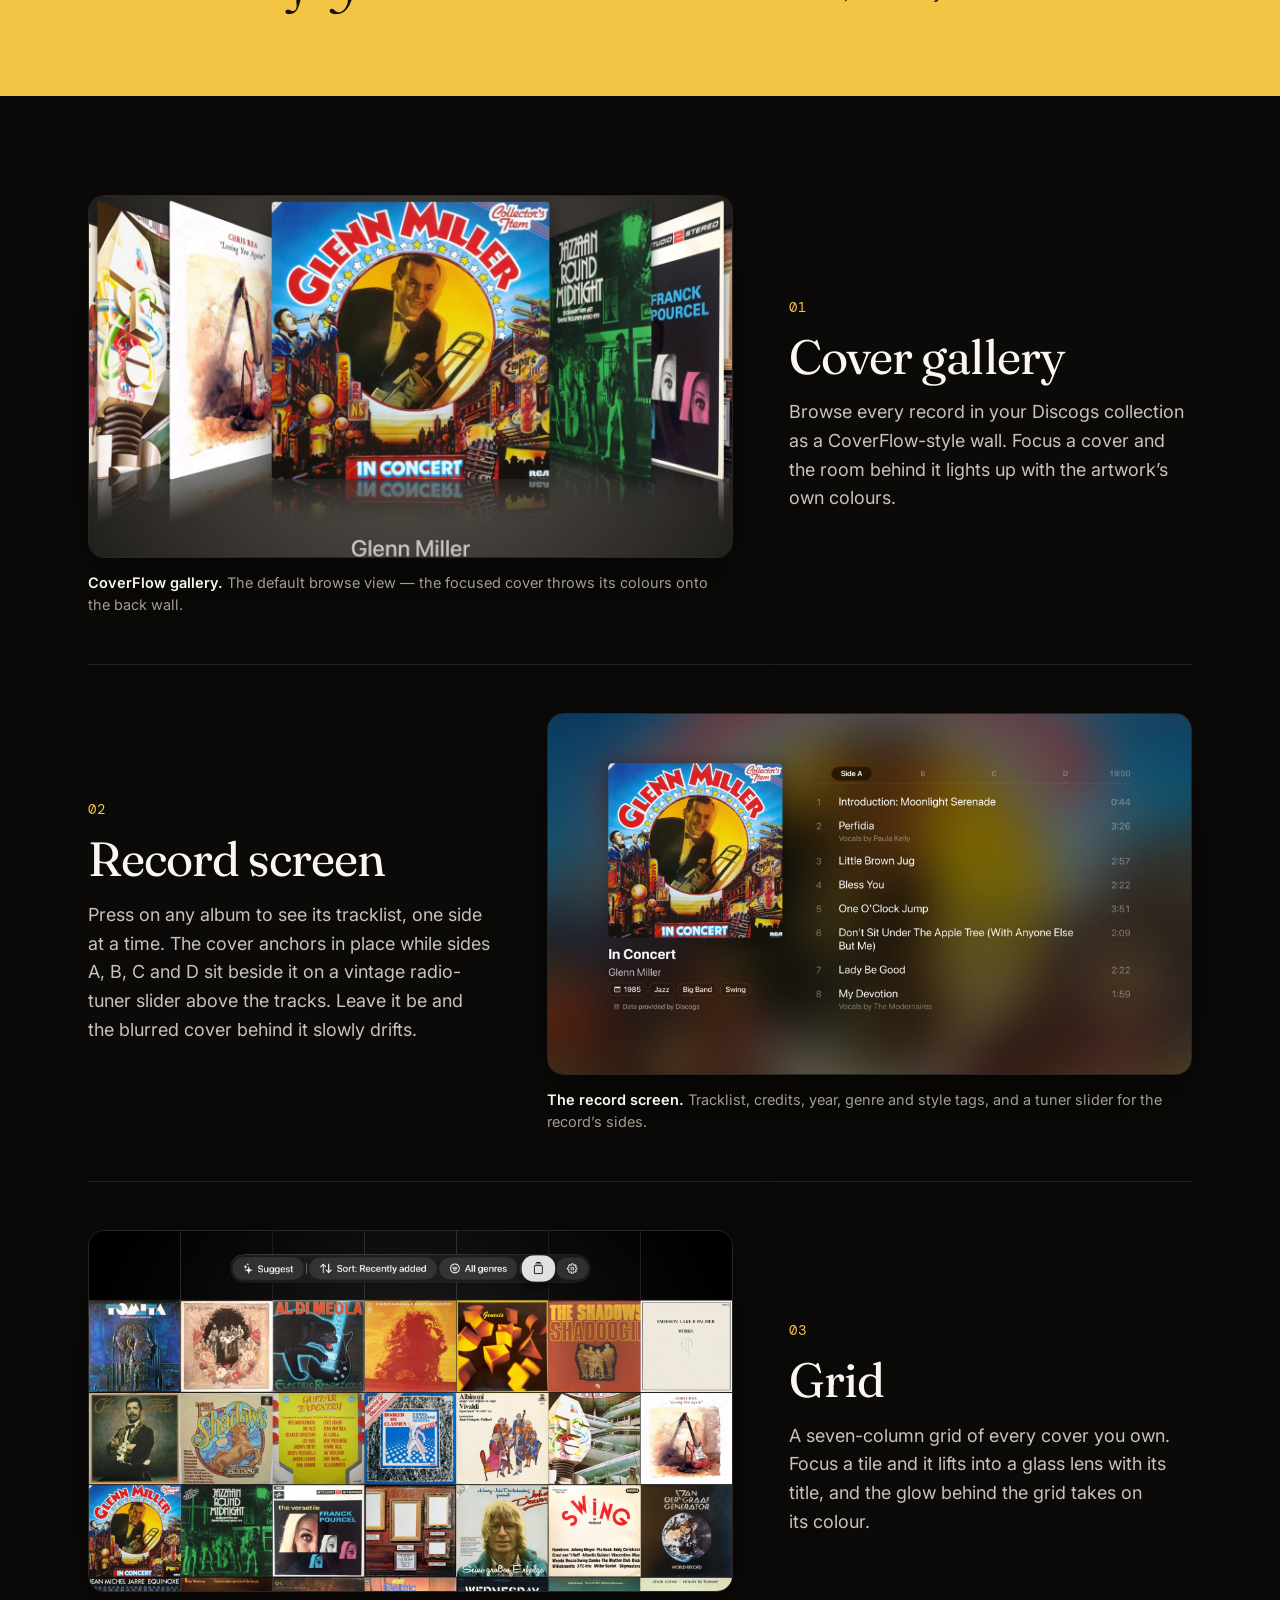
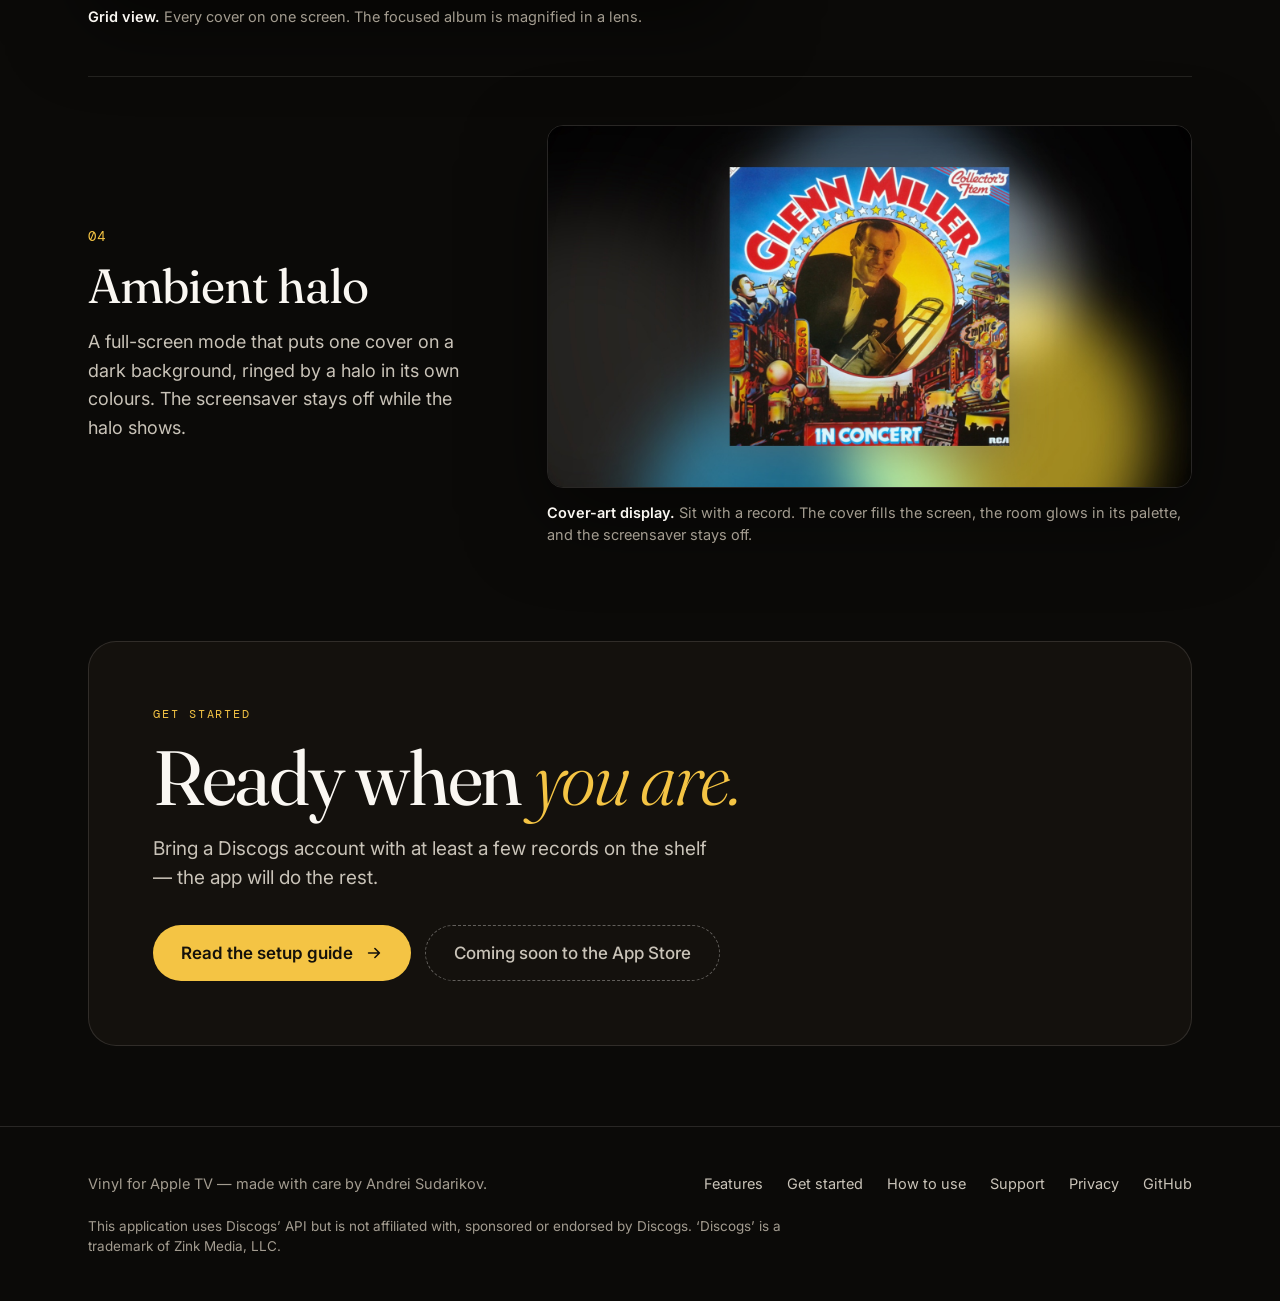
==== commit 56eaa866: "Wire up the site redesign Replace the five pages and styles.css in docs/ with the liner notes redesi" ====
--- a/docs/index.html
+++ b/docs/index.html
@@ -5,233 +5,213 @@
   <meta name="viewport" content="width=device-width, initial-scale=1, viewport-fit=cover">
   <title>Vinyl for Apple TV — Your Discogs collection on the big screen</title>
   <meta name="description" content="A native tvOS app that turns your Discogs vinyl collection into an ambient cover-art gallery for the living room.">
-  <meta name="theme-color" content="#0a0908">
+  <meta name="theme-color" content="#0b0a08">
   <meta property="og:title" content="Vinyl for Apple TV">
   <meta property="og:description" content="Your Discogs vinyl collection on the big screen — gallery, grid, halo, and a record screen with each album’s tracklist.">
   <meta property="og:image" content="https://andreisudarikov19.github.io/vinyl-art-apple-tv/assets/icon.png">
   <meta property="og:type" content="website">
   <link rel="icon" type="image/png" href="assets/icon.png">
   <link rel="apple-touch-icon" href="assets/icon.png">
+  <link rel="preconnect" href="https://fonts.googleapis.com">
+  <link rel="preconnect" href="https://fonts.gstatic.com" crossorigin>
+  <link rel="stylesheet" href="https://fonts.googleapis.com/css2?family=DM+Mono:wght@400;500&amp;family=Fraunces:ital,opsz,wght@0,9..144,300..600;1,9..144,300..600&amp;family=Inter:wght@400;500;600&amp;display=swap">
   <link rel="stylesheet" href="styles.css">
 </head>
 <body>
-  <header>
-    <div class="container nav">
-      <a class="nav-brand" href="./" aria-current="page">
-        <img src="assets/icon.png" alt="" width="512" height="307">
-        <span>Vinyl for Apple TV</span>
-      </a>
-      <nav class="nav-links">
-        <a href="#screens">Screenshots</a>
-        <a href="guide.html">Guide</a>
-        <a href="support.html">Support</a>
-        <a href="privacy.html">Privacy</a>
-      </nav>
-    </div>
-  </header>
-
-  <main>
-    <section class="hero container">
-      <img class="hero-icon" src="assets/icon.png" alt="" width="512" height="307">
-      <h1>A vinyl collection app for Apple TV</h1>
-      <p class="lead">Vinyl for Apple TV shows the vinyl records in your Discogs collection as cover art on your television.</p>
-      <div class="cta-row">
-        <a class="btn btn-primary" href="get-started.html">Read the setup guide</a>
-        <span class="btn btn-soon">Coming soon to the App Store</span>
-      </div>
-    </section>
-
-    <section id="screens" class="container">
-      <h2>Screenshots</h2>
-
-      <div class="showcase">
-        <figure class="showcase-item">
-          <img src="assets/screens/gallery.jpg" srcset="assets/screens/gallery-800.jpg 800w, assets/screens/gallery.jpg 1920w" sizes="(min-width: 1100px) 25vw, (min-width: 600px) 50vw, 100vw" width="1920" height="1080" alt="Gallery view: a row of album covers with In Concert by Glenn Miller in the centre, and a toolbar across the top with Suggest, Sort: Recently added, All genres, a layout button and a settings button.">
-          <figcaption class="caption">
-            <h3>CoverFlow gallery</h3>
-            <p>The toolbar controls sit on the top bar: Suggest, sort, genre filter, layout and settings.</p>
-            <p class="feature-note">Sort, filter by genre or style, and Suggest picks a record at random. Every Vinyl-format release in your Discogs collection. CDs, cassettes and digital releases are not shown.</p>
-          </figcaption>
-        </figure>
-        <figure class="showcase-item">
-          <img src="assets/screens/grid.jpg" srcset="assets/screens/grid-800.jpg 800w, assets/screens/grid.jpg 1920w" sizes="(min-width: 1100px) 25vw, (min-width: 600px) 50vw, 100vw" width="1920" height="1080" loading="lazy" alt="Grid view: album covers in rows of seven, filling the screen below the toolbar.">
-          <figcaption class="caption">
-            <h3>Grid view</h3>
-            <p>Every cover in the collection, seven to a row, in a grid you scroll.</p>
-          </figcaption>
-        </figure>
-        <figure class="showcase-item">
-          <img src="assets/screens/record.jpg" srcset="assets/screens/record-800.jpg 800w, assets/screens/record.jpg 1920w" sizes="(min-width: 1100px) 25vw, (min-width: 600px) 50vw, 100vw" width="1920" height="1080" loading="lazy" alt="The record screen for In Concert by Glenn Miller: the cover on the left, eight numbered tracks under Side A with credits such as Vocals by Paula Kelly, a side slider showing Side A, B, C and D, and the year and genre tags.">
-          <figcaption class="caption">
-            <h3>The record screen</h3>
-            <p>The tracklist, the side slider and the credits for one record.</p>
-            <p class="feature-note">Sides: one side at a time, A, B, C and so on, as the release defines them. Credits: composer, writer, arranger, vocal and featured-artist credits.</p>
-          </figcaption>
-        </figure>
-        <figure class="showcase-item">
-          <img src="assets/screens/halo.jpg" srcset="assets/screens/halo-800.jpg 800w, assets/screens/halo.jpg 1600w" sizes="(min-width: 1100px) 25vw, (min-width: 600px) 50vw, 100vw" width="1600" height="900" loading="lazy" alt="Ambient halo: the In Concert cover centred on a black background, with a blue and yellow glow behind it.">
-          <figcaption class="caption">
-            <h3>Ambient halo</h3>
-            <p>The cover sits centred and the room glows in its palette.</p>
-            <p class="feature-note">Swipe up on a record for the halo. It comes on by itself after a few seconds (3 seconds on a record, 60 seconds in CoverFlow); you can switch it to manual in Settings.</p>
-          </figcaption>
-        </figure>
-      </div>
-    </section>
-
-    <section class="container trust">
-      <h2>Your data</h2>
-      <ul class="checklist">
-        <li>Your records stay on your Apple TV.</li>
-        <li>The app is read-only on Discogs.</li>
-        <li>It has no analytics.</li>
-      </ul>
-      <p>Cover images are looked up on MusicBrainz and the Cover Art Archive, using artist, album and catalogue number.</p>
-      <p><a href="privacy.html">Read the privacy policy</a></p>
-    </section>
-
-    <section class="container decision">
-      <h2>Before you install</h2>
-      <ul class="checklist">
-        <li>tvOS 18 or later.</li>
-        <li>A free Discogs account with some Vinyl-format records.</li>
-        <li>A phone with a camera to scan the sign-in code.</li>
-      </ul>
-      <p class="price"><strong>Always free.</strong></p>
-      <div class="cta-row">
-        <a class="btn btn-primary" href="get-started.html">Read the setup guide</a>
-      </div>
-      <p class="help-links"><a href="support.html">Support</a> <a href="privacy.html">Privacy</a></p>
-    </section>
-  </main>
-
-  <div class="lightbox" hidden aria-hidden="true" role="dialog" aria-modal="true" aria-label="Screenshot viewer">
-    <button class="lightbox-close" type="button" aria-label="Close">
-      <svg viewBox="0 0 24 24" aria-hidden="true" focusable="false"><path d="M6 6L18 18M18 6L6 18" fill="none" stroke="currentColor" stroke-width="1.8" stroke-linecap="round"/></svg>
-    </button>
-    <div class="lightbox-stage">
-      <button class="lightbox-prev" type="button" aria-label="Previous screenshot">
-        <svg viewBox="0 0 24 24" aria-hidden="true" focusable="false"><path d="M14.5 6L8.5 12L14.5 18" fill="none" stroke="currentColor" stroke-width="1.8" stroke-linecap="round" stroke-linejoin="round"/></svg>
-      </button>
-      <img class="lightbox-img" alt="" width="1920" height="1080">
-      <button class="lightbox-next" type="button" aria-label="Next screenshot">
-        <svg viewBox="0 0 24 24" aria-hidden="true" focusable="false"><path d="M9.5 6L15.5 12L9.5 18" fill="none" stroke="currentColor" stroke-width="1.8" stroke-linecap="round" stroke-linejoin="round"/></svg>
-      </button>
-    </div>
-    <div class="lightbox-caption"></div>
-  </div>
-
-  <footer>
-    <div class="container footer-inner">
-      <div>Vinyl for Apple TV — made with care by Andrei Sudarikov.</div>
-      <div class="footer-links">
-        <a href="guide.html">Guide</a>
-        <a href="privacy.html">Privacy</a>
-        <a href="support.html">Support</a>
-        <a href="https://github.com/andreisudarikov19/vinyl-art-apple-tv">GitHub</a>
-      </div>
-      <p class="footer-notice">This application uses Discogs’ API but is not affiliated with, sponsored or endorsed by Discogs. ‘Discogs’ is a trademark of Zink Media, LLC.</p>
-    </div>
-  </footer>
-
-  <script>
-    (function () {
-      const triggers = Array.from(document.querySelectorAll('.showcase-item img'));
-      const overlay = document.querySelector('.lightbox');
-      if (!triggers.length || !overlay) return;
-
-      const imgEl = overlay.querySelector('.lightbox-img');
-      const captionEl = overlay.querySelector('.lightbox-caption');
-      const closeBtn = overlay.querySelector('.lightbox-close');
-      const prevBtn = overlay.querySelector('.lightbox-prev');
-      const nextBtn = overlay.querySelector('.lightbox-next');
-      const pageParts = ['header', 'main', 'footer'].map((sel) => document.querySelector(sel)).filter(Boolean);
-
-      let currentIndex = -1;
-      let lastFocus = null;
-
-      function show(index) {
-        currentIndex = (index + triggers.length) % triggers.length;
-        const src = triggers[currentIndex];
-        imgEl.src = src.src;
-        // The viewer shows the same file as the trigger, so it takes its dimensions.
-        imgEl.setAttribute('width', src.getAttribute('width'));
-        imgEl.setAttribute('height', src.getAttribute('height'));
-        imgEl.alt = src.alt || '';
-        const cap = src.closest('.showcase-item').querySelector('.caption h3');
-        captionEl.textContent = cap ? cap.textContent : (src.alt || '');
+<header class="container">
+<div class="site-nav">
+<a href="./" aria-current="page" class="site-nav__brand"><img width="512" height="307" src="assets/icon.png" alt="Vinyl for Apple TV icon" class="site-nav__icon"><span>Vinyl for Apple TV</span></a>
+<nav aria-label="Main" class="site-nav__links">
+<a href="#features" class="site-nav__link">Features</a>
+<a href="get-started.html" class="site-nav__link">Get started</a>
+<a href="how-to-use.html" class="site-nav__link">How to use</a>
+<a href="support.html" class="site-nav__link">Support</a>
+<a href="privacy.html" class="site-nav__link">Privacy</a>
+</nav></div></header>
+<main>
+<div class="container">
+<div class="home-hero">
+<h1 class="home-hero__title">Your record collection, on the <em class="accent-em">biggest screen</em> in the house.</h1>
+<p class="home-hero__lead">Sign in with Discogs and the whole shelf becomes ambient art. Flip through covers, drop the needle on a single record, or take in a mosaic of everything you own.</p>
+<div class="cta-row"><a href="get-started.html" class="btn-primary">Read the setup guide<svg viewBox="0 0 20 20" width="18" height="18" aria-hidden="true" class="icon"><path d="M4 10h12M11 5l5 5-5 5" fill="none" stroke="currentColor" stroke-width="1.8" stroke-linecap="round" stroke-linejoin="round"/></svg></a><span class="btn-soon">Coming soon to the App Store</span></div>
+</div></div>
+<section id="features" class="band-yolk">
+<div class="container">
+<figure class="home-shot">
+<img width="1920" height="1080" src="assets/screens/gallery.jpg" alt="CoverFlow gallery: the focused cover throws its colours onto the back wall" class="home-shot__img">
+<figcaption class="home-shot__caption">Big covers and nothing in the way.</figcaption>
+</figure>
+<div class="statement">
+<div class="statement__head">
+<span class="eyebrow-dark">What it does</span>
+<h2 class="statement__title">Built for the way records are meant to be <em class="em-light">enjoyed.</em></h2>
+</div>
+<p class="statement__lead">Vinyl for Apple TV is a small, focused app: no playback, no streaming, no clutter. Just your records, beautifully rendered.</p>
+</div>
+</div></section>
+<div class="container">
+<div class="features">
+<div class="feature-row--first">
+<figure class="feature__figure">
+<div class="screenshot-crop"><img loading="lazy" width="1920" height="1080" src="assets/screens/gallery.jpg" alt="A close view of the CoverFlow gallery, with the focused cover in the centre and its title below."></div>
+<figcaption class="feature__caption"><strong class="ui-name">CoverFlow gallery.</strong> The default browse view — the focused cover throws its colours onto the back wall.</figcaption>
+</figure>
+<div class="feature__body">
+<span class="feature__num">01</span>
+<h3 class="feature__title">Cover gallery</h3>
+<p class="feature__text">Browse every record in your Discogs collection as a CoverFlow-style wall. Focus a cover and the room behind it lights up with the artwork’s own colours.</p>
+</div>
+</div>
+<div class="feature-row--flip">
+<figure class="feature__figure">
+<img loading="lazy" width="1920" height="1080" src="assets/screens/record.jpg" alt="The record screen: tracklist, credits, year, genre and style tags, and a tuner slider for the record’s sides" class="screenshot">
+<figcaption class="feature__caption"><strong class="ui-name">The record screen.</strong> Tracklist, credits, year, genre and style tags, and a tuner slider for the record’s sides.</figcaption>
+</figure>
+<div class="feature__body">
+<span class="feature__num">02</span>
+<h3 class="feature__title">Record screen</h3>
+<p class="feature__text">Press on any album to see its tracklist, one side at a time. The cover anchors in place while sides A, B, C and D sit beside it on a vintage radio-tuner slider above the tracks. Leave it be and the blurred cover behind it slowly drifts.</p>
+</div>
+</div>
+<div class="feature-row">
+<figure class="feature__figure">
+<img loading="lazy" width="1920" height="1080" src="assets/screens/grid.jpg" alt="Grid view: every cover on one screen, with the focused album magnified in a lens" class="screenshot">
+<figcaption class="feature__caption"><strong class="ui-name">Grid view.</strong> Every cover on one screen. The focused album is magnified in a lens.</figcaption>
+</figure>
+<div class="feature__body">
+<span class="feature__num">03</span>
+<h3 class="feature__title">Grid</h3>
+<p class="feature__text">A seven-column grid of every cover you own. Focus a tile and it lifts into a glass lens with its title, and the glow behind the grid takes on its colour.</p>
+</div>
+</div>
+<div class="feature-row--flip">
+<figure class="feature__figure">
+<img loading="lazy" width="1600" height="900" src="assets/screens/halo.jpg" alt="Cover-art display: the album cover full-bleed with cover-derived ambient halo" class="screenshot">
+<figcaption class="feature__caption"><strong class="ui-name">Cover-art display.</strong> Sit with a record. The cover fills the screen, the room glows in its palette, and the screensaver stays off.</figcaption>
+</figure>
+<div class="feature__body">
+<span class="feature__num">04</span>
+<h3 class="feature__title">Ambient halo</h3>
+<p class="feature__text">A full-screen mode that puts one cover on a dark background, ringed by a halo in its own colours. The screensaver stays off while the halo shows.</p>
+</div>
+</div>
+</div>
+<section class="closing">
+<div class="band__body">
+<span class="eyebrow">Get started</span>
+<h2 class="closing__title">Ready when <em class="accent-em">you are.</em></h2>
+<p class="closing__lead">Bring a Discogs account with at least a few records on the shelf — the app will do the rest.</p>
+</div>
+<div class="cta-row"><a href="get-started.html" class="btn-primary">Read the setup guide<svg viewBox="0 0 20 20" width="18" height="18" aria-hidden="true" class="icon"><path d="M4 10h12M11 5l5 5-5 5" fill="none" stroke="currentColor" stroke-width="1.8" stroke-linecap="round" stroke-linejoin="round"/></svg></a><span class="btn-soon">Coming soon to the App Store</span></div>
+</section>
+</div>
+</main>
+<div class="lightbox" hidden aria-hidden="true" role="dialog" aria-modal="true" aria-label="Screenshot viewer">
+<button class="lightbox-close" type="button" aria-label="Close">
+<svg viewBox="0 0 24 24" aria-hidden="true" focusable="false"><path d="M6 6L18 18M18 6L6 18" fill="none" stroke="currentColor" stroke-width="1.8" stroke-linecap="round"/></svg>
+</button>
+<div class="lightbox-stage">
+<button class="lightbox-prev" type="button" aria-label="Previous screenshot">
+<svg viewBox="0 0 24 24" aria-hidden="true" focusable="false"><path d="M14.5 6L8.5 12L14.5 18" fill="none" stroke="currentColor" stroke-width="1.8" stroke-linecap="round" stroke-linejoin="round"/></svg>
+</button>
+<img class="lightbox-img" alt="" width="1920" height="1080">
+<button class="lightbox-next" type="button" aria-label="Next screenshot">
+<svg viewBox="0 0 24 24" aria-hidden="true" focusable="false"><path d="M9.5 6L15.5 12L9.5 18" fill="none" stroke="currentColor" stroke-width="1.8" stroke-linecap="round" stroke-linejoin="round"/></svg>
+</button>
+</div>
+<div class="lightbox-caption"></div>
+</div>
+<footer class="site-footer">
+<div class="container">
+<div class="site-footer__row">
+<span>Vinyl for Apple TV — made with care by Andrei Sudarikov.</span>
+<div class="site-footer__links">
+<a href="#features" class="site-footer__link">Features</a>
+<a href="get-started.html" class="site-footer__link">Get started</a>
+<a href="how-to-use.html" class="site-footer__link">How to use</a>
+<a href="support.html" class="site-footer__link">Support</a>
+<a href="privacy.html" class="site-footer__link">Privacy</a>
+<a href="https://github.com/andreisudarikov19/vinyl-art-apple-tv" class="site-footer__link">GitHub</a>
+</div></div>
+<p class="site-footer__notice">This application uses Discogs’ API but is not affiliated with, sponsored or endorsed by Discogs. ‘Discogs’ is a trademark of Zink Media, LLC.</p>
+</div></footer>
+<script>
+(function () {
+  const triggers = Array.from(document.querySelectorAll('.feature__figure img'));
+  const overlay = document.querySelector('.lightbox');
+  if (!triggers.length || !overlay) return;
+
+  const root = document.documentElement;
+  const imgEl = overlay.querySelector('.lightbox-img');
+  const captionEl = overlay.querySelector('.lightbox-caption');
+  const closeBtn = overlay.querySelector('.lightbox-close');
+  const prevBtn = overlay.querySelector('.lightbox-prev');
+  const nextBtn = overlay.querySelector('.lightbox-next');
+
+  let currentIndex = -1;
+  let lastFocus = null;
+  let isOpen = false;
+  let hideTimer = null;
+
+  function show(index) {
+    currentIndex = (index + triggers.length) % triggers.length;
+    const src = triggers[currentIndex];
+    imgEl.src = src.src;
+    imgEl.alt = src.alt || '';
+    const name = src.closest('.feature__figure').querySelector('.feature__caption .ui-name');
+    captionEl.textContent = name ? name.textContent.replace(/\.$/, '') : (src.alt || '');
+  }
+
+  function open(index) {
+    clearTimeout(hideTimer);
+    lastFocus = document.activeElement;
+    show(index);
+    isOpen = true;
+    overlay.hidden = false;
+    overlay.setAttribute('aria-hidden', 'false');
+    root.classList.add('lightbox-open');
+    void overlay.offsetWidth; // commit the hidden state so the fade-in transition runs
+    overlay.classList.add('is-open');
+    closeBtn.focus();
+  }
+
+  function close() {
+    if (!isOpen) return;
+    isOpen = false;
+    overlay.classList.remove('is-open');
+    overlay.setAttribute('aria-hidden', 'true');
+    root.classList.remove('lightbox-open');
+    hideTimer = setTimeout(() => { overlay.hidden = true; imgEl.removeAttribute('src'); }, 200);
+    if (lastFocus && typeof lastFocus.focus === 'function') lastFocus.focus();
+  }
+
+  triggers.forEach((img, i) => {
+    img.classList.add('zoomable');
+    img.tabIndex = 0;
+    img.setAttribute('role', 'button');
+    img.setAttribute('aria-label', 'View screenshot full size: ' + (img.alt || ''));
+    img.addEventListener('click', () => open(i));
+    img.addEventListener('keydown', (e) => {
+      if (e.key === 'Enter' || e.key === ' ') {
+        e.preventDefault();
+        open(i);
       }
-
-      // While the viewer is open, the page behind it is inert: it cannot be
-      // reached by Tab, by a screen reader's virtual cursor, or by a click.
-      function setPageInert(on) {
-        pageParts.forEach((el) => el.toggleAttribute('inert', on));
-      }
-
-      function open(index) {
-        lastFocus = document.activeElement;
-        show(index);
-        overlay.hidden = false;
-        overlay.setAttribute('aria-hidden', 'false');
-        requestAnimationFrame(() => overlay.classList.add('is-open'));
-        document.body.style.overflow = 'hidden';
-        setPageInert(true);
-        closeBtn.focus();
-      }
-
-      function close() {
-        overlay.classList.remove('is-open');
-        overlay.setAttribute('aria-hidden', 'true');
-        document.body.style.overflow = '';
-        setPageInert(false);
-        setTimeout(() => { overlay.hidden = true; imgEl.src = ''; }, 200);
-        if (lastFocus && typeof lastFocus.focus === 'function') lastFocus.focus();
-      }
-
-      triggers.forEach((img, i) => {
-        img.classList.add('zoomable');
-        img.tabIndex = 0;
-        img.setAttribute('role', 'button');
-        img.setAttribute('aria-label', 'View screenshot full size: ' + (img.alt || ''));
-        img.addEventListener('click', () => open(i));
-        img.addEventListener('keydown', (e) => {
-          if (e.key === 'Enter' || e.key === ' ') {
-            e.preventDefault();
-            open(i);
-          }
-        });
-      });
-
-      closeBtn.addEventListener('click', close);
-      prevBtn.addEventListener('click', () => show(currentIndex - 1));
-      nextBtn.addEventListener('click', () => show(currentIndex + 1));
-      overlay.addEventListener('click', (e) => {
-        if (e.target === overlay) close();
-      });
-      document.addEventListener('keydown', (e) => {
-        if (overlay.hidden) return;
-        if (e.key === 'Escape') {
-          close();
-        } else if (e.key === 'ArrowLeft') {
-          show(currentIndex - 1);
-        } else if (e.key === 'ArrowRight') {
-          show(currentIndex + 1);
-        } else if (e.key === 'Tab') {
-          // Belt and braces with inert: Tab wraps between the viewer's buttons.
-          const items = [closeBtn, prevBtn, nextBtn];
-          const first = items[0];
-          const last = items[items.length - 1];
-          const active = document.activeElement;
-          if (e.shiftKey && (active === first || !overlay.contains(active))) {
-            e.preventDefault();
-            last.focus();
-          } else if (!e.shiftKey && (active === last || !overlay.contains(active))) {
-            e.preventDefault();
-            first.focus();
-          }
-        }
-      });
-    })();
-  </script>
+    });
+  });
+
+  closeBtn.addEventListener('click', close);
+  prevBtn.addEventListener('click', () => show(currentIndex - 1));
+  nextBtn.addEventListener('click', () => show(currentIndex + 1));
+  overlay.addEventListener('click', (e) => {
+    if (e.target === overlay) close();
+  });
+  document.addEventListener('keydown', (e) => {
+    if (!isOpen) return;
+    if (e.key === 'Escape') close();
+    else if (e.key === 'ArrowLeft') show(currentIndex - 1);
+    else if (e.key === 'ArrowRight') show(currentIndex + 1);
+  });
+})();
+</script>
 </body>
 </html>
--- a/docs/styles.css
+++ b/docs/styles.css
@@ -1,277 +1,1797 @@
+/* Vinyl for Apple TV — site styles ("liner notes" design).
+   One class per component part; layouts are fluid (flex-wrap and auto-fit grids),
+   so there are no breakpoints. */
+
 :root {
-  --bg: #0a0908;
-  --bg-elevated: #15120e;
-  --surface: rgba(255, 247, 233, 0.04);
-  --surface-border: rgba(255, 247, 233, 0.08);
-  --text: #faf7f2;
-  --text-muted: rgba(250, 247, 242, 0.62);
-  --text-faint: rgba(250, 247, 242, 0.5);
-  --yolk: #ffc107;
-  --yolk-warm: #ffb300;
-  --yolk-glow: rgba(255, 193, 7, 0.22);
-  --radius: 18px;
-  --radius-lg: 28px;
-  --max-width: 1080px;
-  --content-pad: clamp(20px, 5vw, 56px);
-}
-
-* { box-sizing: border-box; }
-
-html, body {
-  margin: 0;
-  padding: 0;
-  background: var(--bg);
-  color: var(--text);
-  font-family: -apple-system, BlinkMacSystemFont, "SF Pro Display", "SF Pro Text", "Segoe UI", Roboto, Helvetica, Arial, sans-serif;
+  --ink: #0B0A08;          /* page ground */
+  --surface: #14110D;      /* cards and panels */
+  --text: #FAF7F2;         /* headings, UI names */
+  --body: #C9C3B8;         /* running text */
+  --quiet: #A39C90;        /* captions, labels */
+  --yolk: #F4C444;         /* the one accent, from the app icon */
+  --yolk-hover: #FFD97A;
+  --on-yolk: #14110B;      /* text on yolk */
+  --line: rgba(250, 247, 242, 0.12);
+  --line-soft: rgba(250, 247, 242, 0.1);
+  --line-strong: rgba(250, 247, 242, 0.22);
+  --serif: 'Fraunces', 'Iowan Old Style', Georgia, serif;
+  --sans: 'Inter', -apple-system, 'Helvetica Neue', Arial, sans-serif;
+  --mono: 'DM Mono', ui-monospace, Menlo, monospace;
+}
+
+html { scroll-behavior: smooth; }
+
+body {
+  margin: 0;
+  background: var(--ink);
+  color: var(--text);
+  font-family: var(--sans);
+  -webkit-font-smoothing: antialiased;
+}
+
+/* Long words such as the support email wrap instead of overflowing a phone. */
+body.page--break-words { overflow-wrap: anywhere; }
+
+/* width/height attributes reserve space; the rendered height always follows the width. */
+img { max-width: 100%; height: auto; }
+
+a { color: var(--yolk); }
+a:hover { color: var(--yolk-hover); }
+a:focus-visible { outline: 2px solid var(--yolk); outline-offset: 3px; border-radius: 4px; }
+
+@media (prefers-reduced-motion: reduce) {
+  html { scroll-behavior: auto; }
+}
+
+/* The first feature on the home page shows a close crop of gallery.jpg. */
+.screenshot-crop {
+  aspect-ratio: 16 / 9;
+  overflow: hidden;
+  border-radius: 16px;
+  border: 1px solid var(--line);
+  box-sizing: border-box;
+  box-shadow: 0 30px 80px rgba(0, 0, 0, 0.5);
+}
+.screenshot-crop img {
+  width: 100%;
+  height: 100%;
+  object-fit: cover;
+  display: block;
+  transform: scale(1.43);
+  transform-origin: 50% 53%;
+}
+
+
+/* --- container --- */
+.container {
+  max-width: 1200px;
+  margin: 0 auto;
+  padding: 0 clamp(20px, 4vw, 48px);
+  box-sizing: border-box;
+}
+
+/* --- site-nav --- */
+.site-nav {
+  display: flex;
+  flex-wrap: wrap;
+  align-items: center;
+  justify-content: space-between;
+  gap: 8px 28px;
+  padding: 22px 0;
+}
+.site-nav__brand {
+  display: flex;
+  align-items: center;
+  gap: 12px;
+  min-height: 44px;
+  color: var(--text);
+  text-decoration: none;
+  font-weight: 600;
+  font-size: 16px;
+  letter-spacing: -0.01em;
+}
+.site-nav__icon {
+  width: 56px;
+  height: 34px;
+  object-fit: cover;
+  border-radius: 7px;
+  display: block;
+}
+.site-nav__links {
+  display: flex;
+  flex-wrap: wrap;
+  gap: 4px 28px;
+}
+.site-nav__link {
+  color: var(--quiet);
+  text-decoration: none;
+  font-size: 15px;
+  padding: 12px 0;
+  border-bottom: 2px solid transparent;
+}
+
+/* --- home-hero --- */
+.home-hero {
+  display: flex;
+  flex-direction: column;
+  gap: 32px;
+  padding: clamp(40px, 6vw, 96px) 0 calc(22vw + 56px);
+}
+.home-hero__title {
+  margin: 0;
+  max-width: 1120px;
+  font-family: var(--serif);
+  font-weight: 400;
+  font-size: clamp(44px, 7.6vw, 112px);
+  line-height: 0.96;
+  letter-spacing: -0.035em;
+  color: var(--text);
+  text-wrap: balance;
+}
+
+/* --- accent-em --- */
+.accent-em {
+  font-style: italic;
+  font-weight: 300;
+  color: var(--yolk);
+}
+
+/* --- home-hero --- */
+.home-hero__lead {
+  margin: 0;
+  max-width: 660px;
+  font-size: clamp(18px, 1.6vw, 21px);
+  line-height: 1.55;
+  color: var(--body);
+  text-wrap: pretty;
+}
+
+/* --- cta-row --- */
+.cta-row {
+  display: flex;
+  flex-wrap: wrap;
+  gap: 14px;
+  align-items: center;
+}
+
+/* --- btn-primary --- */
+.btn-primary {
+  display: inline-flex;
+  align-items: center;
+  gap: 12px;
+  min-height: 56px;
+  box-sizing: border-box;
+  padding: 0 28px;
+  border-radius: 999px;
+  font-weight: 600;
   font-size: 17px;
-  line-height: 1.55;
-  -webkit-font-smoothing: antialiased;
-  -moz-osx-font-smoothing: grayscale;
-  text-rendering: optimizeLegibility;
-}
-
-body {
-  background:
-    radial-gradient(ellipse 1200px 800px at 80% -10%, rgba(255, 193, 7, 0.08), transparent 60%),
-    radial-gradient(ellipse 900px 700px at 0% 100%, rgba(255, 193, 7, 0.04), transparent 60%),
-    var(--bg);
-  min-height: 100vh;
-}
-
-a {
-  color: var(--yolk);
   text-decoration: none;
-  border-bottom: 1px solid rgba(255, 193, 7, 0.3);
-  transition: border-color 120ms ease, color 120ms ease;
-}
-a:hover { border-bottom-color: var(--yolk); }
-
-h1, h2, h3 {
-  font-weight: 700;
-  letter-spacing: -0.02em;
-  margin: 0;
-  color: var(--text);
-}
-h1 { font-size: clamp(2.4rem, 6vw, 4.2rem); line-height: 1.05; }
-h2 { font-size: clamp(1.6rem, 3.4vw, 2.4rem); line-height: 1.15; margin-bottom: 0.4em; }
-h3 { font-size: 1.2rem; letter-spacing: -0.01em; }
-
-p { margin: 0 0 1em; color: var(--text-muted); }
-p.lead { font-size: clamp(1.15rem, 1.8vw, 1.35rem); color: var(--text); line-height: 1.45; }
-
-.container {
-  max-width: var(--max-width);
-  margin: 0 auto;
-  padding-left: max(var(--content-pad), env(safe-area-inset-left));
-  padding-right: max(var(--content-pad), env(safe-area-inset-right));
-}
-
-/* Keyboard focus: a visible ring on every link and button. */
-a:focus-visible,
-button:focus-visible {
-  outline: 2px solid var(--yolk);
-  outline-offset: 3px;
-}
-
-/* --- Nav --- */
-.nav {
-  padding-top: 28px;
-  padding-bottom: 28px;
-  display: flex;
-  flex-wrap: wrap;
-  gap: 12px 28px;
-  align-items: center;
-  justify-content: space-between;
-}
-.nav-brand {
-  display: flex;
+  background: var(--yolk);
+  color: var(--on-yolk);
+}
+
+/* --- icon --- */
+.icon {
+  display: block;
+}
+
+/* --- btn-soon --- */
+.btn-soon {
+  display: inline-flex;
   align-items: center;
   gap: 12px;
-  color: var(--text);
-  font-weight: 600;
-  border: none;
-  letter-spacing: -0.01em;
-}
-.nav-brand img { width: 56px; height: auto; aspect-ratio: 5 / 3; border-radius: 7px; object-fit: cover; }
-.nav-links {
-  display: flex;
-  gap: 28px;
-  font-size: 0.95rem;
-}
-.nav-links a {
-  color: var(--text-muted);
-  border: none;
-}
-.nav-links a:hover { color: var(--text); }
-
-/* --- Hero --- */
-.hero {
-  padding-top: clamp(32px, 5vw, 64px);
-  padding-bottom: clamp(48px, 6vw, 80px);
-  text-align: center;
-  position: relative;
-}
-.hero-icon {
-  width: clamp(200px, 24vw, 280px);
-  height: auto;
-  aspect-ratio: 5 / 3;
-  object-fit: cover;
-  border-radius: clamp(20px, 2.8vw, 30px);
-  margin: 0 auto 28px;
-  display: block;
-  box-shadow:
-    0 0 80px var(--yolk-glow),
-    0 30px 80px rgba(0, 0, 0, 0.6),
-    0 0 0 1px rgba(255, 255, 255, 0.04);
-}
-.hero h1 {
-  max-width: 18ch;
-  margin: 0 auto 20px;
-}
-.hero p.lead {
-  max-width: 48ch;
-  margin: 0 auto 32px;
-}
-/* The app icon is decoration here; on a phone the call to action stays above the fold. */
-@media (max-width: 599px) {
-  .hero-icon { display: none; }
-}
-
-/* --- Buttons --- */
-.cta-row {
-  display: flex;
-  gap: 14px;
-  justify-content: center;
-  flex-wrap: wrap;
-}
-.btn {
-  display: inline-flex;
-  align-items: center;
-  gap: 10px;
-  padding: 14px 26px;
-  border-radius: 100px;
-  font-weight: 600;
-  font-size: 1rem;
-  letter-spacing: -0.005em;
-  border: none;
-  cursor: pointer;
-  transition: transform 120ms ease, box-shadow 120ms ease, background 120ms ease;
-}
-.btn-primary {
+  min-height: 56px;
+  box-sizing: border-box;
+  padding: 0 28px;
+  border-radius: 999px;
+  font-size: 17px;
+  text-decoration: none;
+  border: 1px dashed rgba(250, 247, 242, 0.34);
+  color: var(--body);
+  font-weight: 500;
+}
+
+/* --- band-yolk --- */
+.band-yolk {
   background: var(--yolk);
-  color: #0a0908;
-  border: none;
-}
-.btn-primary:hover { background: var(--yolk-warm); }
-/* Not a link: shown until the App Store page exists. */
-.btn-soon {
-  background: var(--surface);
-  color: var(--text-muted);
-  border: 1px solid var(--surface-border);
-  cursor: default;
-}
-
-/* --- Decision path: requirements, price and help links --- */
-.checklist {
-  margin: 0 0 1em;
-  padding-left: 22px;
-  color: var(--text-muted);
-}
-.checklist li { margin-bottom: 8px; }
-.trust p, .decision p { max-width: 60ch; }
-.decision .cta-row { justify-content: flex-start; margin: 28px 0 24px; }
-.price { color: var(--text); font-size: 1.1rem; }
-.price strong { color: var(--text); font-weight: 600; }
-.help-links { display: flex; flex-wrap: wrap; gap: 8px 24px; margin: 0; }
-
-/* --- Section --- */
-section {
-  padding: clamp(48px, 5.5vw, 72px) 0 clamp(56px, 6.5vw, 84px);
-  position: relative;
-}
-section + section { border-top: 1px solid var(--surface-border); }
-
-.section-eyebrow {
-  display: inline-block;
-  font-size: 0.78rem;
-  font-weight: 600;
-  letter-spacing: 0.18em;
-  text-transform: uppercase;
-  color: var(--text-faint);
-  margin-bottom: 16px;
-}
-
-/* --- Showcase / screenshots --- */
-.showcase {
-  display: grid;
-  gap: 20px;
-  grid-template-columns: minmax(0, 1fr);
-  margin-top: 36px;
-}
-@media (min-width: 600px) {
-  .showcase { grid-template-columns: repeat(2, minmax(0, 1fr)); }
-}
-@media (min-width: 1100px) {
-  .showcase { grid-template-columns: repeat(4, minmax(0, 1fr)); }
-}
-.showcase-item {
-  margin: 0;
-  background: var(--surface);
-  border: 1px solid var(--surface-border);
-  border-radius: var(--radius);
-  overflow: hidden;
-  backdrop-filter: blur(20px);
-  -webkit-backdrop-filter: blur(20px);
-}
-.showcase-item img {
+  color: var(--on-yolk);
+}
+
+/* --- home-shot --- */
+.home-shot {
+  margin: 0;
+  display: flex;
+  flex-direction: column;
+  gap: 16px;
+}
+.home-shot__img {
   width: 100%;
   aspect-ratio: 16 / 9;
   object-fit: cover;
   display: block;
-}
-.showcase-item img.zoomable {
+  margin-top: -22vw;
+  border-radius: clamp(12px, 1.6vw, 24px);
+  box-shadow: 0 40px 90px rgba(0, 0, 0, 0.55);
+}
+.home-shot__caption {
+  font-family: var(--mono);
+  font-size: 13px;
+  letter-spacing: 0.1em;
+  text-transform: uppercase;
+  color: var(--on-yolk);
+}
+
+/* --- statement --- */
+.statement {
+  display: flex;
+  flex-wrap: wrap;
+  gap: 24px 64px;
+  align-items: flex-end;
+  padding: clamp(48px, 7vw, 104px) 0 clamp(48px, 7vw, 104px);
+}
+.statement__head {
+  flex: 3 1 480px;
+  min-width: 0;
+  display: flex;
+  flex-direction: column;
+  gap: 20px;
+}
+
+/* --- eyebrow-dark --- */
+.eyebrow-dark {
+  font-family: var(--mono);
+  font-size: 12px;
+  letter-spacing: 0.16em;
+  text-transform: uppercase;
+  color: var(--on-yolk);
+}
+
+/* --- statement --- */
+.statement__title {
+  margin: 0;
+  font-family: var(--serif);
+  font-weight: 400;
+  font-size: clamp(36px, 5.4vw, 80px);
+  line-height: 0.98;
+  letter-spacing: -0.03em;
+  color: var(--on-yolk);
+  text-wrap: balance;
+}
+
+/* --- em-light --- */
+.em-light {
+  font-style: italic;
+  font-weight: 300;
+}
+
+/* --- statement --- */
+.statement__lead {
+  flex: 2 1 320px;
+  min-width: 0;
+  margin: 0;
+  font-size: 19px;
+  line-height: 1.55;
+  color: var(--on-yolk);
+  text-wrap: pretty;
+}
+
+/* --- features --- */
+.features {
+  display: flex;
+  flex-direction: column;
+  padding: clamp(32px, 4vw, 56px) 0 24px;
+}
+
+/* --- feature-row --- */
+.feature-row--first {
+  display: flex;
+  flex-wrap: wrap;
+  flex-direction: row;
+  gap: 28px 56px;
+  align-items: center;
+  padding: 48px 0;
+  border-top: none;
+}
+
+/* --- feature --- */
+.feature__figure {
+  flex: 3 1 520px;
+  min-width: 0;
+  margin: 0;
+  display: flex;
+  flex-direction: column;
+  gap: 14px;
+}
+
+/* --- screenshot --- */
+.screenshot {
+  width: 100%;
+  aspect-ratio: 16 / 9;
+  object-fit: cover;
+  display: block;
+  border-radius: 16px;
+  border: 1px solid var(--line);
+  box-sizing: border-box;
+  box-shadow: 0 30px 80px rgba(0, 0, 0, 0.5);
+}
+
+/* --- feature --- */
+.feature__caption {
+  font-size: 14.5px;
+  line-height: 1.5;
+  color: var(--quiet);
+  text-wrap: pretty;
+}
+
+/* --- ui-name --- */
+.ui-name {
+  color: var(--text);
+  font-weight: 600;
+}
+
+/* --- feature --- */
+.feature__body {
+  flex: 2 1 320px;
+  min-width: 0;
+  display: flex;
+  flex-direction: column;
+  gap: 16px;
+}
+.feature__num {
+  font-family: var(--mono);
+  font-size: 14px;
+  letter-spacing: 0.08em;
+  color: var(--yolk);
+}
+.feature__title {
+  margin: 0;
+  font-family: var(--serif);
+  font-weight: 400;
+  font-size: clamp(32px, 4vw, 48px);
+  line-height: 1.05;
+  letter-spacing: -0.02em;
+  color: var(--text);
+}
+.feature__text {
+  margin: 0;
+  font-size: 18px;
+  line-height: 1.6;
+  color: var(--body);
+  text-wrap: pretty;
+}
+
+/* --- feature-row --- */
+.feature-row--flip {
+  display: flex;
+  flex-wrap: wrap;
+  flex-direction: row-reverse;
+  gap: 28px 56px;
+  align-items: center;
+  padding: 48px 0;
+  border-top: 1px solid var(--line-soft);
+}
+.feature-row {
+  display: flex;
+  flex-wrap: wrap;
+  flex-direction: row;
+  gap: 28px 56px;
+  align-items: center;
+  padding: 48px 0;
+  border-top: 1px solid var(--line-soft);
+}
+
+/* --- closing --- */
+.closing {
+  background: var(--surface);
+  border: 1px solid var(--line);
+  border-radius: 28px;
+  padding: clamp(28px, 5vw, 72px);
+  box-sizing: border-box;
+  display: flex;
+  flex-wrap: wrap;
+  gap: 32px 56px;
+  align-items: center;
+  margin: 24px 0 80px;
+}
+
+/* --- band --- */
+.band__body {
+  flex: 999 1 420px;
+  min-width: 0;
+  display: flex;
+  flex-direction: column;
+  gap: 18px;
+}
+
+/* --- eyebrow --- */
+.eyebrow {
+  font-family: var(--mono);
+  font-size: 12px;
+  letter-spacing: 0.16em;
+  text-transform: uppercase;
+  color: var(--yolk);
+}
+
+/* --- closing --- */
+.closing__title {
+  margin: 0;
+  font-family: var(--serif);
+  font-weight: 400;
+  font-size: clamp(40px, 6vw, 84px);
+  line-height: 0.98;
+  letter-spacing: -0.03em;
+  color: var(--text);
+}
+.closing__lead {
+  margin: 0;
+  max-width: 560px;
+  font-size: 19px;
+  line-height: 1.55;
+  color: var(--body);
+  text-wrap: pretty;
+}
+
+/* --- site-footer --- */
+.site-footer {
+  border-top: 1px solid var(--line);
+}
+.site-footer__row {
+  display: flex;
+  flex-wrap: wrap;
+  align-items: center;
+  justify-content: space-between;
+  gap: 12px 28px;
+  padding: 36px 0 12px;
+  font-size: 14.5px;
+  color: var(--quiet);
+}
+.site-footer__links {
+  display: flex;
+  flex-wrap: wrap;
+  gap: 0 24px;
+}
+.site-footer__link {
+  color: var(--body);
+  text-decoration: none;
+  padding: 12px 0;
+}
+.site-footer__notice {
+  margin: 0;
+  padding: 0 0 44px;
+  max-width: 720px;
+  font-size: 13.5px;
+  line-height: 1.55;
+  color: var(--quiet);
+}
+
+/* --- site-nav --- */
+.site-nav__link--current {
+  color: var(--text);
+  text-decoration: none;
+  font-size: 15px;
+  padding: 12px 0;
+  border-bottom: 2px solid var(--yolk);
+}
+
+/* --- hero --- */
+.hero {
+  display: flex;
+  flex-wrap: wrap;
+  align-items: center;
+  gap: 48px;
+  padding: clamp(40px, 6vw, 88px) 0 clamp(40px, 5vw, 72px);
+}
+.hero__body {
+  flex: 999 1 520px;
+  min-width: 0;
+  display: flex;
+  flex-direction: column;
+  gap: 28px;
+}
+.hero__title {
+  margin: 0;
+  font-family: var(--serif);
+  font-weight: 400;
+  font-size: clamp(64px, 11vw, 148px);
+  line-height: 0.92;
+  letter-spacing: -0.035em;
+  color: var(--text);
+}
+.hero__sub {
+  margin: 0;
+  max-width: 560px;
+  font-family: var(--serif);
+  font-weight: 300;
+  font-size: clamp(22px, 2.4vw, 28px);
+  line-height: 1.3;
+  color: var(--text);
+  text-wrap: balance;
+}
+.hero__intro {
+  max-width: 600px;
+  display: flex;
+  flex-direction: column;
+  gap: 14px;
+}
+
+/* --- text --- */
+.text {
+  margin: 0;
+  font-size: 17px;
+  line-height: 1.6;
+  color: var(--body);
+  text-wrap: pretty;
+}
+
+/* --- hero --- */
+.hero__art {
+  flex: 1 1 300px;
+  max-width: 420px;
+  min-width: 0;
+}
+.hero__art-img {
+  display: block;
+  width: 100%;
+  height: auto;
+}
+
+/* --- toc --- */
+.toc {
+  display: grid;
+  grid-template-columns: repeat(auto-fit, minmax(min(190px, 100%), 1fr));
+  gap: 40px 28px;
+  padding: 36px 0 64px;
+  border-top: 1px solid var(--line-strong);
+}
+.toc__group {
+  display: flex;
+  flex-direction: column;
+  gap: 6px;
+}
+.toc__group-name {
+  font-family: var(--serif);
+  font-size: 26px;
+  line-height: 1.2;
+  color: var(--text);
+  padding-bottom: 10px;
+}
+.toc__link {
+  display: flex;
+  gap: 14px;
+  align-items: baseline;
+  min-height: 44px;
+  box-sizing: border-box;
+  padding: 11px 0;
+  border-top: 1px solid var(--line-soft);
+  color: var(--text);
+  text-decoration: none;
+  font-size: 15.5px;
+  line-height: 1.4;
+}
+.toc__code {
+  font-family: var(--mono);
+  font-size: 13px;
+  color: var(--quiet);
+  flex: none;
+  width: 24px;
+}
+
+/* --- primer --- */
+.primer {
+  background: var(--surface);
+  border: 1px solid var(--line);
+  border-radius: 24px;
+  padding: clamp(24px, 4vw, 48px);
+  box-sizing: border-box;
+  display: flex;
+  flex-wrap: wrap;
+  gap: 40px;
+  align-items: center;
+  margin-bottom: 40px;
+}
+.primer__well {
+  flex: 1 1 200px;
+  max-width: 260px;
+  background: var(--ink);
+  border-radius: 16px;
+  padding: 22px 0 0;
+  display: flex;
+  justify-content: center;
+}
+.primer__remote {
+  width: 172px;
+  height: auto;
+  display: block;
+}
+.primer__body {
+  flex: 999 1 480px;
+  min-width: 0;
+  display: flex;
+  flex-direction: column;
+  gap: 22px;
+}
+
+/* --- section-title --- */
+.section-title {
+  margin: 0;
+  font-family: var(--serif);
+  font-weight: 400;
+  font-size: clamp(30px, 4vw, 46px);
+  line-height: 1.08;
+  letter-spacing: -0.02em;
+  color: var(--text);
+}
+
+/* --- controls-list --- */
+.controls-list--grid {
+  list-style: none;
+  margin: 0;
+  padding: 0;
+  display: grid;
+  grid-template-columns: repeat(auto-fit, minmax(min(250px, 100%), 1fr));
+  gap: 16px 32px;
+}
+
+/* --- control --- */
+.control {
+  display: flex;
+  gap: 14px;
+  align-items: flex-start;
+}
+
+/* --- badge --- */
+.badge {
+  flex: none;
+  width: 26px;
+  height: 26px;
+  border-radius: 50%;
+  background: var(--yolk);
+  color: var(--on-yolk);
+  font-family: var(--mono);
+  font-size: 13px;
+  font-weight: 500;
+  display: flex;
+  align-items: center;
+  justify-content: center;
+  margin-top: 1px;
+}
+
+/* --- control --- */
+.control__text--lg {
+  font-size: 16px;
+  line-height: 1.5;
+  color: var(--body);
+}
+
+/* --- note --- */
+.note {
+  margin: 0;
+  font-size: 15px;
+  line-height: 1.55;
+  color: var(--quiet);
+}
+
+/* --- side-rule --- */
+.side-rule {
+  display: flex;
+  align-items: center;
+  gap: 18px;
+  padding-top: 28px;
+}
+.side-rule__line {
+  flex: 1;
+  height: 1px;
+  background: var(--line-strong);
+}
+.side-rule__name {
+  font-family: var(--serif);
+  font-style: italic;
+  font-size: 20px;
+  color: var(--quiet);
+}
+
+/* --- screen --- */
+.screen--first {
+  padding: 56px 0 72px;
+  display: flex;
+  flex-direction: column;
+  gap: 32px;
+}
+.screen__head {
+  display: flex;
+  align-items: baseline;
+  gap: 18px;
+  flex-wrap: wrap;
+}
+.screen__code {
+  font-family: var(--mono);
+  font-size: 15px;
+  color: var(--yolk);
+  letter-spacing: 0.04em;
+}
+.screen__cols {
+  display: flex;
+  flex-wrap: wrap;
+  gap: 40px;
+  align-items: flex-start;
+}
+.screen__main {
+  flex: 999 1 560px;
+  min-width: 0;
+  display: flex;
+  flex-direction: column;
+  gap: 28px;
+}
+
+/* --- prose --- */
+.prose {
+  max-width: 640px;
+  display: flex;
+  flex-direction: column;
+  gap: 16px;
+}
+
+/* --- subhead --- */
+.subhead {
+  margin: 14px 0 0;
+  font-family: var(--serif);
+  font-weight: 400;
+  font-size: 25px;
+  line-height: 1.2;
+  color: var(--text);
+}
+
+/* --- controls --- */
+.controls {
+  flex: 1 1 340px;
+  max-width: 420px;
+  min-width: 0;
+  box-sizing: border-box;
+  background: var(--surface);
+  border: 1px solid var(--line);
+  border-radius: 20px;
+  padding: 28px;
+  display: flex;
+  flex-direction: column;
+  gap: 22px;
+}
+
+/* --- label-quiet --- */
+.label-quiet {
+  margin: 0;
+  font-family: var(--mono);
+  font-size: 12px;
+  font-weight: 500;
+  letter-spacing: 0.16em;
+  text-transform: uppercase;
+  color: var(--quiet);
+}
+
+/* --- controls --- */
+.controls__well {
+  background: var(--ink);
+  border-radius: 14px;
+  padding: 18px 0 0;
+  display: flex;
+  justify-content: center;
+}
+.controls__remote {
+  width: 140px;
+  height: auto;
+  display: block;
+}
+
+/* --- controls-list --- */
+.controls-list {
+  list-style: none;
+  margin: 0;
+  padding: 0;
+  display: flex;
+  flex-direction: column;
+  gap: 16px;
+}
+
+/* --- control --- */
+.control__text {
+  font-size: 15.5px;
+  line-height: 1.5;
+  color: var(--body);
+}
+
+/* --- screen --- */
+.screen {
+  border-top: 1px solid rgba(250, 247, 242, 0.08);
+  padding: 56px 0 72px;
+  display: flex;
+  flex-direction: column;
+  gap: 32px;
+}
+
+/* --- pill --- */
+.pill {
+  align-self: flex-start;
+  font-family: var(--mono);
+  font-size: 12px;
+  letter-spacing: 0.08em;
+  text-transform: uppercase;
+  color: var(--quiet);
+  border: 1px dashed rgba(250, 247, 242, 0.3);
+  border-radius: 999px;
+  padding: 7px 14px;
+}
+
+/* --- plain-list --- */
+.plain-list {
+  list-style: none;
+  margin: 0;
+  padding: 0;
+  display: flex;
+  flex-direction: column;
+}
+
+/* --- def --- */
+.def {
+  display: flex;
+  flex-wrap: wrap;
+  gap: 4px 24px;
+  padding: 16px 0;
+  border-top: 1px solid var(--line-soft);
+}
+.def__name {
+  flex: 0 0 190px;
+  font-size: 16px;
+  line-height: 1.6;
+  font-weight: 600;
+  color: var(--text);
+}
+.def__text {
+  flex: 1 1 300px;
+  min-width: 0;
+  font-size: 17px;
+  line-height: 1.6;
+  color: var(--body);
+  text-wrap: pretty;
+}
+
+/* --- steps --- */
+.steps {
+  list-style: none;
+  margin: 0;
+  padding: 0;
+  display: flex;
+  flex-direction: column;
+  gap: 12px;
+}
+
+/* --- step-line --- */
+.step-line {
+  display: flex;
+  gap: 14px;
+  align-items: flex-start;
+  font-size: 17px;
+  line-height: 1.6;
+  color: var(--body);
+}
+.step-line__num {
+  flex: none;
+  width: 22px;
+  font-family: var(--mono);
+  font-size: 14px;
+  color: var(--yolk);
+  padding-top: 3px;
+}
+
+/* --- ui-value --- */
+.ui-value {
+  font-family: var(--mono);
+  font-size: 0.88em;
+  background: rgba(250, 247, 242, 0.07);
+  border: 1px solid rgba(250, 247, 242, 0.14);
+  border-radius: 6px;
+  padding: 1px 6px;
+  color: var(--text);
+}
+
+/* --- careful --- */
+.careful {
+  display: block;
+  font-family: var(--mono);
+  font-size: 12px;
+  letter-spacing: 0.14em;
+  text-transform: uppercase;
+  color: var(--yolk);
+  padding-bottom: 4px;
+}
+
+/* --- badge --- */
+.badge--empty {
+  flex: none;
+  width: 26px;
+  height: 26px;
+  border-radius: 50%;
+  box-sizing: border-box;
+  border: 1px solid rgba(250, 247, 242, 0.34);
+  margin-top: 1px;
+}
+
+/* --- bonus-grid --- */
+.bonus-grid {
+  display: grid;
+  grid-template-columns: repeat(auto-fit, minmax(min(460px, 100%), 1fr));
+  gap: 32px;
+  padding: 48px 0 56px;
+  align-items: start;
+}
+
+/* --- bonus-card --- */
+.bonus-card {
+  background: var(--surface);
+  border: 1px solid var(--line);
+  border-radius: 20px;
+  padding: 28px;
+  box-sizing: border-box;
+  min-width: 0;
+  display: flex;
+  flex-direction: column;
+  gap: 24px;
+}
+.bonus-card__title {
+  margin: 0;
+  font-family: var(--serif);
+  font-weight: 400;
+  font-size: 30px;
+  line-height: 1.08;
+  letter-spacing: -0.02em;
+  color: var(--text);
+}
+
+/* --- stack --- */
+.stack {
+  display: flex;
+  flex-direction: column;
+  gap: 14px;
+}
+
+/* --- text-sm --- */
+.text-sm {
+  margin: 0;
+  font-size: 16px;
+  line-height: 1.6;
+  color: var(--body);
+  text-wrap: pretty;
+}
+
+/* --- step-line --- */
+.step-line--sm {
+  display: flex;
+  gap: 14px;
+  align-items: flex-start;
+  font-size: 16px;
+  line-height: 1.6;
+  color: var(--body);
+}
+
+/* --- bonus-card --- */
+.bonus-card__controls {
+  display: flex;
+  gap: 22px;
+  align-items: flex-start;
+  padding-top: 22px;
+  border-top: 1px solid var(--line);
+}
+.bonus-card__remote {
+  flex: none;
+  width: 76px;
+  height: auto;
+  display: block;
+}
+.bonus-card__controls-body {
+  flex: 1;
+  min-width: 0;
+  display: flex;
+  flex-direction: column;
+  gap: 14px;
+}
+
+/* --- control --- */
+.control__text--sm {
+  font-size: 15px;
+  line-height: 1.5;
+  color: var(--body);
+}
+
+/* --- stepnav --- */
+.stepnav {
+  display: flex;
+  flex-direction: column;
+  gap: 22px;
+  padding: 0 0 64px;
+}
+.stepnav__grid {
+  display: grid;
+  grid-template-columns: repeat(auto-fit, minmax(min(220px, 100%), 1fr));
+  gap: 0 28px;
+}
+.stepnav__link {
+  display: flex;
+  flex-direction: column;
+  gap: 8px;
+  padding: 20px 0 22px;
+  border-top: 1px solid var(--line-strong);
+  color: var(--text);
+  text-decoration: none;
+}
+
+/* --- num --- */
+.num {
+  font-family: var(--mono);
+  font-size: 13px;
+  letter-spacing: 0.08em;
+  color: var(--yolk);
+}
+
+/* --- stepnav --- */
+.stepnav__name {
+  font-family: var(--serif);
+  font-size: 26px;
+  line-height: 1.2;
+}
+.stepnav__more {
+  display: flex;
+  flex-wrap: wrap;
+  align-items: baseline;
+  gap: 4px 24px;
+  font-size: 15px;
+  color: var(--quiet);
+}
+.stepnav__more-label {
+  font-family: var(--mono);
+  font-size: 12px;
+  letter-spacing: 0.16em;
+  text-transform: uppercase;
+}
+.stepnav__more-link {
+  color: var(--text);
+  padding: 12px 0;
+}
+
+/* --- lede-wrap --- */
+.lede-wrap {
+  max-width: 640px;
+}
+
+/* --- checklist --- */
+.checklist {
+  list-style: none;
+  margin: 0;
+  padding: 0;
+  display: grid;
+  grid-template-columns: repeat(auto-fit, minmax(min(250px, 100%), 1fr));
+  gap: 20px;
+}
+
+/* --- check-card --- */
+.check-card {
+  background: var(--surface);
+  border: 1px solid var(--line);
+  border-radius: 20px;
+  padding: 26px;
+  box-sizing: border-box;
+  min-width: 0;
+  display: flex;
+  flex-direction: column;
+  gap: 14px;
+}
+.check-card__icon {
+  flex: none;
+  display: block;
+}
+.check-card__title {
+  font-family: var(--serif);
+  font-weight: 400;
+  font-size: 23px;
+  line-height: 1.2;
+  color: var(--text);
+}
+.check-card__text {
+  font-size: 16px;
+  line-height: 1.6;
+  color: var(--body);
+  text-wrap: pretty;
+}
+
+/* --- signin-steps --- */
+.signin-steps {
+  list-style: none;
+  margin: 0;
+  padding: 0;
+  display: flex;
+  flex-direction: column;
+  border-bottom: 1px solid var(--line-soft);
+}
+
+/* --- signin-step --- */
+.signin-step {
+  display: flex;
+  flex-wrap: wrap;
+  gap: 28px 48px;
+  align-items: flex-start;
+  padding: 36px 0;
+  border-top: 1px solid var(--line-soft);
+}
+.signin-step__main {
+  flex: 1 1 380px;
+  min-width: 0;
+  display: flex;
+  gap: 24px;
+  align-items: flex-start;
+}
+.signin-step__num {
+  flex: none;
+  width: 48px;
+  font-family: var(--serif);
+  font-weight: 300;
+  font-size: 68px;
+  line-height: 0.85;
+  color: var(--yolk);
+}
+.signin-step__body {
+  flex: 1;
+  min-width: 0;
+  max-width: 560px;
+  display: flex;
+  flex-direction: column;
+  gap: 14px;
+}
+
+/* --- chip --- */
+.chip--tv {
+  align-self: flex-start;
+  display: inline-flex;
+  align-items: center;
+  gap: 8px;
+  border-radius: 999px;
+  padding: 6px 13px 6px 10px;
+  font-family: var(--mono);
+  font-size: 12px;
+  letter-spacing: 0.08em;
+  text-transform: uppercase;
+  box-sizing: border-box;
+  background: var(--yolk);
+  color: var(--on-yolk);
+  border: 1px solid var(--yolk);
+}
+
+/* --- signin-step --- */
+.signin-step__title {
+  margin: 0;
+  font-family: var(--serif);
+  font-weight: 400;
+  font-size: 29px;
+  line-height: 1.15;
+  letter-spacing: -0.01em;
+  color: var(--text);
+}
+.signin-step__img {
+  flex: 1 1 360px;
+  max-width: 520px;
+  min-width: 0;
+  aspect-ratio: 16 / 9;
+  object-fit: cover;
+  display: block;
+  border-radius: 14px;
+  border: 1px solid var(--line);
+  box-sizing: border-box;
+}
+
+/* --- chip --- */
+.chip--phone {
+  align-self: flex-start;
+  display: inline-flex;
+  align-items: center;
+  gap: 8px;
+  border-radius: 999px;
+  padding: 6px 13px 6px 10px;
+  font-family: var(--mono);
+  font-size: 12px;
+  letter-spacing: 0.08em;
+  text-transform: uppercase;
+  box-sizing: border-box;
+  background: transparent;
+  color: var(--text);
+  border: 1px solid rgba(250, 247, 242, 0.45);
+}
+
+/* --- panels --- */
+.panels {
+  display: flex;
+  flex-wrap: wrap;
+  gap: 24px;
+  align-items: stretch;
+}
+
+/* --- panel --- */
+.panel {
+  flex: 1 1 340px;
+  min-width: 0;
+  box-sizing: border-box;
+  background: var(--surface);
+  border: 1px solid var(--line);
+  border-radius: 20px;
+  padding: 28px;
+  display: flex;
+  flex-direction: column;
+  gap: 14px;
+}
+.panel__title {
+  margin: 0;
+  font-family: var(--serif);
+  font-weight: 400;
+  font-size: 25px;
+  line-height: 1.2;
+  color: var(--text);
+}
+
+/* --- screen --- */
+.screen__main--prose {
+  flex: 999 1 560px;
+  min-width: 0;
+  max-width: 640px;
+  display: flex;
+  flex-direction: column;
+  gap: 16px;
+}
+
+/* --- panel --- */
+.panel--side {
+  flex: 1 1 340px;
+  max-width: 440px;
+  min-width: 0;
+  box-sizing: border-box;
+  background: var(--surface);
+  border: 1px solid var(--line);
+  border-radius: 20px;
+  padding: 28px;
+  display: flex;
+  flex-direction: column;
+  gap: 14px;
+}
+
+/* --- options --- */
+.options {
+  margin: 0;
+  padding: 0 0 0 22px;
+  display: flex;
+  flex-direction: column;
+  gap: 12px;
+  font-size: 16px;
+  line-height: 1.6;
+  color: var(--body);
+}
+.options__item {
+  padding-left: 4px;
+}
+
+/* --- band-ready --- */
+.band-ready {
+  background: var(--yolk);
+  color: var(--on-yolk);
+  border-radius: 28px;
+  padding: clamp(28px, 5vw, 64px);
+  box-sizing: border-box;
+  display: flex;
+  flex-wrap: wrap;
+  gap: 32px 56px;
+  align-items: center;
+  margin: 8px 0 40px;
+}
+
+/* --- band --- */
+.band__title {
+  margin: 0;
+  font-family: var(--serif);
+  font-weight: 400;
+  font-size: clamp(40px, 6vw, 76px);
+  line-height: 0.98;
+  letter-spacing: -0.03em;
+  color: var(--on-yolk);
+}
+.band__lead {
+  margin: 0;
+  max-width: 560px;
+  font-size: 18px;
+  line-height: 1.55;
+  color: var(--on-yolk);
+  text-wrap: pretty;
+}
+.band__note {
+  margin: 0;
+  max-width: 560px;
+  font-size: 15.5px;
+  line-height: 1.55;
+  color: var(--on-yolk);
+  text-wrap: pretty;
+}
+
+/* --- ui-value --- */
+.ui-value--on-yolk {
+  font-family: var(--mono);
+  font-size: 0.88em;
+  background: rgba(20, 17, 11, 0.12);
+  border-radius: 6px;
+  padding: 1px 6px;
+}
+
+/* --- link-on-yolk --- */
+.link-on-yolk {
+  color: var(--on-yolk);
+  font-weight: 600;
+}
+
+/* --- btn-dark --- */
+.btn-dark {
+  flex: none;
+  display: inline-flex;
+  align-items: center;
+  gap: 12px;
+  min-height: 56px;
+  box-sizing: border-box;
+  padding: 0 28px;
+  border-radius: 999px;
+  background: var(--on-yolk);
+  color: var(--text);
+  text-decoration: none;
+  font-weight: 600;
+  font-size: 17px;
+}
+
+/* --- card-grid --- */
+.card-grid {
+  display: grid;
+  grid-template-columns: repeat(auto-fit, minmax(min(320px, 100%), 1fr));
+  gap: 28px;
+  padding: 48px 0 56px;
+  align-items: start;
+}
+
+/* --- card --- */
+.card {
+  background: var(--surface);
+  border: 1px solid var(--line);
+  border-radius: 20px;
+  padding: 28px;
+  box-sizing: border-box;
+  min-width: 0;
+  display: flex;
+  flex-direction: column;
+  gap: 14px;
+}
+.card__title {
+  margin: 0 0 4px;
+  font-family: var(--serif);
+  font-weight: 400;
+  font-size: 28px;
+  line-height: 1.15;
+  letter-spacing: -0.01em;
+  color: var(--text);
+}
+
+/* --- hero --- */
+.hero--tight {
+  display: flex;
+  flex-wrap: wrap;
+  align-items: center;
+  gap: 48px;
+  padding: clamp(40px, 6vw, 88px) 0 clamp(32px, 4vw, 56px);
+}
+.hero__sub--accent {
+  margin: 0;
+  font-family: var(--serif);
+  font-style: italic;
+  font-weight: 300;
+  font-size: clamp(22px, 2.4vw, 28px);
+  line-height: 1.3;
+  color: var(--yolk);
+}
+.hero__intro--single {
+  max-width: 600px;
+}
+
+/* --- nowrap --- */
+.nowrap {
+  white-space: nowrap;
+}
+
+/* --- hero --- */
+.hero__art--small {
+  flex: 1 1 260px;
+  max-width: 340px;
+  min-width: 0;
+}
+
+/* --- routes --- */
+.routes {
+  display: grid;
+  grid-template-columns: repeat(auto-fit, minmax(min(420px, 100%), 1fr));
+  gap: 20px;
+  padding: 0 0 56px;
+}
+
+/* --- route --- */
+.route--primary {
+  min-width: 0;
+  box-sizing: border-box;
+  border-radius: 24px;
+  padding: clamp(20px, 3vw, 32px);
+  display: flex;
+  flex-direction: column;
+  gap: 10px;
+  text-decoration: none;
+  overflow-wrap: normal;
+  background: var(--yolk);
+  color: var(--on-yolk);
+}
+.route__label {
+  font-family: var(--mono);
+  font-size: 12px;
+  letter-spacing: 0.14em;
+  text-transform: uppercase;
+}
+.route__value {
+  font-family: var(--serif);
+  font-weight: 400;
+  font-size: clamp(15px, 4.2vw, 26px);
+  line-height: 1.25;
+  letter-spacing: -0.01em;
+  white-space: nowrap;
+}
+.route {
+  min-width: 0;
+  box-sizing: border-box;
+  border-radius: 24px;
+  padding: clamp(20px, 3vw, 32px);
+  display: flex;
+  flex-direction: column;
+  gap: 10px;
+  text-decoration: none;
+  overflow-wrap: normal;
+  background: var(--surface);
+  border: 1px solid var(--line);
+  color: var(--text);
+}
+.route__label--accent {
+  font-family: var(--mono);
+  font-size: 12px;
+  letter-spacing: 0.14em;
+  text-transform: uppercase;
+  color: var(--yolk);
+}
+
+/* --- index-grid --- */
+.index-grid {
+  display: grid;
+  grid-template-columns: repeat(auto-fit, minmax(min(250px, 100%), 1fr));
+  gap: 0 32px;
+  padding: 0 0 64px;
+}
+
+/* --- index-link --- */
+.index-link {
+  display: flex;
+  gap: 14px;
+  align-items: baseline;
+  min-height: 44px;
+  box-sizing: border-box;
+  padding: 12px 0;
+  border-top: 1px solid var(--line-soft);
+  color: var(--text);
+  text-decoration: none;
+  font-size: 15.5px;
+  line-height: 1.4;
+}
+
+/* --- faq-title --- */
+.faq-title {
+  margin: 0;
+  padding: 0 0 36px;
+  font-family: var(--serif);
+  font-weight: 400;
+  font-size: clamp(34px, 5vw, 60px);
+  line-height: 1.02;
+  letter-spacing: -0.03em;
+  color: var(--text);
+}
+
+/* --- topic --- */
+.topic--first {
+  border-top: 1px solid var(--line-strong);
+  padding: 44px 0 36px;
+  display: flex;
+  flex-wrap: wrap;
+  gap: 20px 48px;
+  align-items: flex-start;
+}
+.topic__head {
+  flex: 1 1 240px;
+  max-width: 320px;
+  min-width: 0;
+  display: flex;
+  flex-direction: column;
+  gap: 10px;
+}
+.topic__title {
+  margin: 0;
+  font-family: var(--serif);
+  font-weight: 400;
+  font-size: clamp(28px, 3.2vw, 38px);
+  line-height: 1.1;
+  letter-spacing: -0.02em;
+  color: var(--text);
+  text-wrap: balance;
+}
+
+/* --- faq-grid --- */
+.faq-grid {
+  flex: 999 1 520px;
+  min-width: 0;
+  display: grid;
+  grid-template-columns: repeat(auto-fit, minmax(min(320px, 100%), 1fr));
+  gap: 0 40px;
+}
+
+/* --- faq --- */
+.faq {
+  border-top: 1px solid var(--line-soft);
+  padding: 20px 0 30px;
+  display: flex;
+  flex-direction: column;
+  gap: 10px;
+  min-width: 0;
+}
+.faq__q {
+  margin: 0;
+  font-family: var(--serif);
+  font-weight: 400;
+  font-size: 22px;
+  line-height: 1.25;
+  letter-spacing: -0.01em;
+  color: var(--text);
+  text-wrap: balance;
+}
+
+/* --- topic --- */
+.topic {
+  border-top: 1px solid rgba(250, 247, 242, 0.08);
+  padding: 44px 0 36px;
+  display: flex;
+  flex-wrap: wrap;
+  gap: 20px 48px;
+  align-items: flex-start;
+}
+.topic--report {
+  border-top: 1px solid var(--line-strong);
+  margin-top: 28px;
+  padding: 44px 0 60px;
+  display: flex;
+  flex-wrap: wrap;
+  gap: 20px 48px;
+  align-items: flex-start;
+}
+.topic__body {
+  flex: 999 1 520px;
+  max-width: 760px;
+  min-width: 0;
+  display: flex;
+  flex-direction: column;
+  gap: 16px;
+}
+
+/* --- tick --- */
+.tick {
+  display: flex;
+  gap: 16px;
+  align-items: flex-start;
+  padding: 16px 0;
+  border-top: 1px solid var(--line-soft);
+  font-size: 17px;
+  line-height: 1.6;
+  color: var(--body);
+}
+.tick__icon {
+  flex: none;
+  display: block;
+  margin-top: 2px;
+}
+
+/* --- band-contact --- */
+.band-contact {
+  background: var(--yolk);
+  color: var(--on-yolk);
+  border-radius: 28px;
+  padding: clamp(28px, 5vw, 64px);
+  box-sizing: border-box;
+  display: flex;
+  flex-wrap: wrap;
+  gap: 32px 56px;
+  align-items: center;
+  margin: 8px 0 72px;
+}
+
+/* --- band --- */
+.band__lead--contact {
+  margin: 0;
+  max-width: 640px;
+  font-size: 19px;
+  line-height: 1.55;
+  color: var(--on-yolk);
+  text-wrap: pretty;
+}
+
+/* --- hero --- */
+.hero__title--long {
+  margin: 0;
+  font-family: var(--serif);
+  font-weight: 400;
+  font-size: clamp(56px, 10vw, 136px);
+  line-height: 0.92;
+  letter-spacing: -0.035em;
+  color: var(--text);
+}
+.hero__date {
+  margin: 0;
+  font-family: var(--mono);
+  font-size: 13px;
+  letter-spacing: 0.1em;
+  text-transform: uppercase;
+  color: var(--quiet);
+}
+.hero__lead {
+  margin: 0;
+  max-width: 640px;
+  font-family: var(--serif);
+  font-weight: 300;
+  font-size: clamp(20px, 2.1vw, 25px);
+  line-height: 1.4;
+  color: var(--text);
+  text-wrap: pretty;
+}
+
+/* --- index-grid --- */
+.index-grid--tight {
+  display: grid;
+  grid-template-columns: repeat(auto-fit, minmax(min(250px, 100%), 1fr));
+  gap: 0 32px;
+  padding: 0 0 56px;
+}
+
+/* --- clause --- */
+.clause--first {
+  border-top: 1px solid var(--line-strong);
+  padding: 44px 0 60px;
+  display: flex;
+  flex-wrap: wrap;
+  gap: 20px 48px;
+  align-items: flex-start;
+}
+.clause__head {
+  flex: 1 1 280px;
+  max-width: 360px;
+  min-width: 0;
+  display: flex;
+  flex-direction: column;
+  gap: 10px;
+}
+.clause {
+  border-top: 1px solid rgba(250, 247, 242, 0.08);
+  padding: 44px 0 60px;
+  display: flex;
+  flex-wrap: wrap;
+  gap: 20px 48px;
+  align-items: flex-start;
+}
+
+/* --- term --- */
+.term--first {
+  padding: 0 0 20px;
+  display: flex;
+  flex-direction: column;
+  gap: 6px;
+}
+.term__name {
+  font-size: 17px;
+  line-height: 1.45;
+  font-weight: 600;
+  color: var(--text);
+}
+.term__text {
+  font-size: 17px;
+  line-height: 1.6;
+  color: var(--body);
+  text-wrap: pretty;
+}
+.term {
+  border-top: 1px solid var(--line-soft);
+  padding: 20px 0;
+  display: flex;
+  flex-direction: column;
+  gap: 6px;
+}
+
+/* --- link-row --- */
+.link-row {
+  display: flex;
+  align-items: center;
+  justify-content: space-between;
+  gap: 16px;
+  min-height: 52px;
+  box-sizing: border-box;
+  padding: 12px 0;
+  border-top: 1px solid var(--line-soft);
+  font-size: 17px;
+  line-height: 1.4;
+  color: var(--body);
+}
+
+/* --- spacer --- */
+.spacer {
+  height: 32px;
+}
+
+/* --- screenshot strip (a wide, short crop such as the toolbar) --- */
+.screenshot--strip {
+  aspect-ratio: auto;
+  height: auto;
+  object-fit: contain;
+}
+
+/* --- zoomable (screenshots that open the lightbox) --- */
+.zoomable {
   cursor: zoom-in;
-  transition: transform 240ms ease, filter 240ms ease;
-}
-.showcase-item:hover img.zoomable,
-.showcase-item img.zoomable:focus {
-  transform: scale(1.015);
-  filter: brightness(1.06);
-}
-.showcase-item img.zoomable:focus { outline: none; }
-.showcase-item:has(img.zoomable:focus-visible) {
-  box-shadow: 0 0 0 2px var(--yolk);
-}
-.showcase-item .caption {
-  padding: 18px 20px;
-}
-.showcase-item .caption h3 { margin-bottom: 4px; }
-.showcase-item .caption p { margin: 0; font-size: 0.95rem; }
-.showcase-item .caption p + p { margin-top: 10px; }
-.showcase-item .feature-note { color: var(--text-faint); }
-
-/* --- Lightbox --- */
-.lightbox[hidden] { display: none; }
+  transition: filter 240ms ease;
+}
+.zoomable:hover {
+  filter: brightness(1.08);
+}
+.zoomable:focus {
+  outline: none;
+}
+.zoomable:focus-visible {
+  outline: 2px solid var(--yolk);
+  outline-offset: 4px;
+}
+/* The crop box clips its children, so its focus ring is drawn on the box. */
+.screenshot-crop:has(.zoomable:focus-visible) {
+  outline: 2px solid var(--yolk);
+  outline-offset: 4px;
+}
+
+/* --- lightbox --- */
+html.lightbox-open {
+  overflow: hidden;
+}
+.lightbox[hidden] {
+  display: none;
+}
 .lightbox {
   position: fixed;
   inset: 0;
   z-index: 1000;
-  background: rgba(8, 6, 4, 0.92);
+  box-sizing: border-box;
+  display: flex;
+  flex-direction: column;
+  align-items: center;
+  justify-content: center;
+  gap: 18px;
+  padding: clamp(20px, 4vw, 56px);
+  background: rgba(11, 10, 8, 0.94);
   backdrop-filter: blur(24px);
   -webkit-backdrop-filter: blur(24px);
-  display: flex;
-  flex-direction: column;
-  align-items: center;
-  justify-content: center;
-  gap: 18px;
-  padding-top: clamp(20px, 4vw, 56px);
-  padding-bottom: clamp(20px, 4vw, 56px);
-  padding-left: max(var(--content-pad), env(safe-area-inset-left));
-  padding-right: max(var(--content-pad), env(safe-area-inset-right));
   opacity: 0;
   transition: opacity 200ms ease;
 }
-.lightbox.is-open { opacity: 1; }
+.lightbox.is-open {
+  opacity: 1;
+}
 .lightbox-stage {
   display: flex;
   align-items: center;
@@ -282,41 +1802,45 @@
   flex: 1 1 auto;
 }
 .lightbox-img {
+  display: block;
   width: auto;
   height: auto;
-  max-width: 100%;
+  max-width: calc(100% - 2 * (48px + clamp(12px, 2vw, 24px)));
   max-height: 100%;
+  min-height: 0;
+  flex: 0 1 auto;
+  box-sizing: border-box;
   object-fit: contain;
-  border-radius: 12px;
-  box-shadow: 0 40px 100px rgba(0, 0, 0, 0.6), 0 0 0 1px rgba(255, 255, 255, 0.04);
-  flex: 0 1 auto;
-  min-height: 0;
+  border-radius: 16px;
+  border: 1px solid var(--line);
+  box-shadow: 0 40px 100px rgba(0, 0, 0, 0.6);
 }
 .lightbox-caption {
   flex: 0 0 auto;
+  min-height: 1.4em;
+  padding: 0 24px;
   text-align: center;
-  color: var(--text-muted);
-  font-size: 0.95rem;
-  letter-spacing: -0.005em;
-  padding: 0 24px;
-  min-height: 1.4em;
+  font-family: var(--mono);
+  font-size: 13px;
+  letter-spacing: 0.1em;
+  text-transform: uppercase;
+  color: var(--quiet);
 }
 .lightbox button {
-  background: rgba(255, 247, 233, 0.08);
-  border: 1px solid var(--surface-border);
-  color: var(--text);
+  flex: none;
+  display: flex;
+  align-items: center;
+  justify-content: center;
   width: 48px;
   height: 48px;
+  padding: 0;
+  box-sizing: border-box;
   border-radius: 50%;
+  border: 1px solid var(--line-strong);
+  background: rgba(250, 247, 242, 0.08);
+  color: var(--text);
   cursor: pointer;
-  display: flex;
-  align-items: center;
-  justify-content: center;
-  padding: 0;
-  flex-shrink: 0;
-  backdrop-filter: blur(20px);
-  -webkit-backdrop-filter: blur(20px);
-  transition: background 120ms ease, transform 120ms ease, border-color 120ms ease;
+  transition: background 120ms ease, border-color 120ms ease;
 }
 .lightbox button svg {
   display: block;
@@ -324,9 +1848,8 @@
   height: 20px;
 }
 .lightbox button:hover {
-  background: rgba(255, 247, 233, 0.16);
-  border-color: rgba(255, 247, 233, 0.18);
-  transform: scale(1.06);
+  background: rgba(250, 247, 242, 0.16);
+  border-color: rgba(250, 247, 242, 0.34);
 }
 .lightbox button:focus-visible {
   outline: 2px solid var(--yolk);
@@ -339,198 +1862,38 @@
 }
 
 @media (max-width: 600px) {
-  .lightbox-stage { gap: 8px; }
-  /* Controls stay at least 44 px square: the minimum touch target. */
-  .lightbox-prev, .lightbox-next { width: 44px; height: 44px; }
-  .lightbox-prev svg, .lightbox-next svg { width: 16px; height: 16px; }
-  .lightbox-close { top: 16px; right: 16px; width: 44px; height: 44px; }
-  .lightbox-close svg { width: 16px; height: 16px; }
-  .lightbox-caption { font-size: 0.85rem; }
-}
-
-/* --- Feature grid --- */
-.features {
-  display: grid;
-  gap: 20px;
-  grid-template-columns: repeat(2, 1fr);
-  margin-top: 36px;
-}
-@media (max-width: 600px) {
-  .features { grid-template-columns: 1fr; }
-}
-.feature {
-  background: var(--surface);
-  border: 1px solid var(--surface-border);
-  border-radius: var(--radius);
-  padding: 28px;
-  backdrop-filter: blur(20px);
-  -webkit-backdrop-filter: blur(20px);
-}
-.feature h3 { margin-bottom: 10px; }
-.feature p { margin: 0; font-size: 0.97rem; }
-.feature .icon-dot {
-  width: 36px;
-  height: 36px;
-  border-radius: 10px;
-  background: var(--yolk-glow);
-  display: flex;
-  align-items: center;
-  justify-content: center;
-  margin-bottom: 18px;
-  color: var(--yolk);
-  font-size: 1.2rem;
-}
-
-/* --- Content pages (privacy, support) --- */
-.content {
-  padding-top: clamp(40px, 6vw, 80px);
-  padding-bottom: clamp(60px, 8vw, 100px);
-  /* A 720px column inside the container's side gutters. */
-  max-width: calc(720px + 2 * var(--content-pad));
-  margin: 0 auto;
-}
-.content h1 { font-size: clamp(2rem, 4vw, 2.8rem); margin-bottom: 16px; }
-.content .updated, .content .subtitle { color: var(--text-faint); font-size: 0.9rem; margin-bottom: 40px; }
-.content h2 { font-size: 1.4rem; margin-top: 44px; margin-bottom: 12px; }
-.content p, .content li { color: var(--text-muted); font-size: 1.02rem; line-height: 1.65; }
-.content ul, .content ol { padding-left: 22px; }
-.content li { margin-bottom: 14px; }
-.content li > p { margin: 0; }
-.content li > p + p { margin-top: 6px; color: var(--text-muted); }
-.content li > ul, .content li > ol { margin-top: 10px; margin-bottom: 0; }
-.content ol li::marker { color: var(--yolk); font-weight: 600; }
-.content strong { color: var(--text); font-weight: 600; }
-.content code {
-  font-family: ui-monospace, "SF Mono", Menlo, Consolas, monospace;
-  font-size: 0.92em;
-  background: rgba(255, 247, 233, 0.06);
-  border: 1px solid var(--surface-border);
-  border-radius: 6px;
-  padding: 1px 6px;
-  color: var(--text);
-}
-.content img.screen {
-  display: block;
-  width: 100%;
-  height: auto;
-  margin: 24px 0 8px;
-  border-radius: 12px;
-  border: 1px solid var(--surface-border);
-}
-
-.faq details {
-  background: var(--surface);
-  border: 1px solid var(--surface-border);
-  border-radius: var(--radius);
-  padding: 18px 22px;
-  margin-bottom: 12px;
-  backdrop-filter: blur(20px);
-  -webkit-backdrop-filter: blur(20px);
-}
-.faq summary {
-  cursor: pointer;
-  font-weight: 600;
-  color: var(--text);
-  list-style: none;
-  padding-right: 24px;
-  position: relative;
-}
-.faq summary::-webkit-details-marker { display: none; }
-.faq summary::after {
-  content: "+";
-  position: absolute;
-  right: 0;
-  top: 0;
-  color: var(--yolk);
-  font-weight: 400;
-  font-size: 1.4rem;
-  line-height: 1;
-  transition: transform 200ms ease;
-}
-.faq details[open] summary::after { transform: rotate(45deg); }
-.faq details p { margin-top: 12px; margin-bottom: 0; }
-
-/* --- Callout --- */
-.callout {
-  background: rgba(255, 193, 7, 0.07);
-  border-left: 3px solid var(--yolk);
-  border-radius: 10px;
-  padding: 14px 18px;
-  margin: 24px 0;
-}
-.callout p { margin: 0; color: var(--text); font-size: 1rem; }
-.callout p + p { margin-top: 8px; }
-.callout strong { color: var(--text); font-weight: 600; }
-.callout code { color: var(--text); }
-.content .callout p { font-size: 1rem; line-height: 1.6; }
-
-.callout.info {
-  background: rgba(90, 200, 250, 0.08);
-  border-left-color: #5ac8fa;
-}
-.callout.tip {
-  background: rgba(48, 209, 88, 0.08);
-  border-left-color: #30d158;
-}
-
-/* --- Footer --- */
-footer {
-  padding: 50px 0 40px;
-  border-top: 1px solid var(--surface-border);
-  color: var(--text-faint);
-  font-size: 0.9rem;
-}
-.footer-inner {
-  display: flex;
-  flex-wrap: wrap;
-  gap: 20px;
-  align-items: center;
-  justify-content: space-between;
-}
-.footer-links {
-  display: flex;
-  flex-wrap: wrap;
-  gap: 24px;
-}
-.footer-links a {
-  color: var(--text-muted);
-  border: none;
-}
-.footer-links a:hover { color: var(--text); }
-.footer-notice {
-  flex-basis: 100%;
-  margin: 0;
-  color: var(--text-faint);
-  font-size: 0.85rem;
-}
-
-/* --- Responsive --- */
-@media (max-width: 600px) {
-  .nav-links { gap: 18px; font-size: 0.9rem; }
-  .cta-row { flex-direction: column; align-items: stretch; }
-  .cta-row .btn { justify-content: center; }
-  /* Nav and footer links: padding lifts each one to at least 44 px tall. */
-  .nav-links a,
-  .footer-links a {
-    display: inline-block;
-    padding: 12px 0;
+  .lightbox-img {
+    max-width: calc(100% - 2 * (40px + 8px));
   }
-}
-
-/* --- Reduced motion: shorter transitions, no scaling on hover or focus --- */
+  .lightbox-stage {
+    gap: 8px;
+  }
+  .lightbox-prev,
+  .lightbox-next {
+    width: 40px;
+    height: 40px;
+  }
+  .lightbox-prev svg,
+  .lightbox-next svg {
+    width: 16px;
+    height: 16px;
+  }
+  .lightbox-close {
+    top: 16px;
+    right: 16px;
+    width: 40px;
+    height: 40px;
+  }
+  .lightbox-close svg {
+    width: 16px;
+    height: 16px;
+  }
+}
+
 @media (prefers-reduced-motion: reduce) {
-  *, *::before, *::after {
-    transition-duration: 0.01ms !important;
-    transition-delay: 0s !important;
-    animation-duration: 0.01ms !important;
-    animation-iteration-count: 1 !important;
-    scroll-behavior: auto !important;
+  .lightbox,
+  .lightbox button,
+  .zoomable {
+    transition: none;
   }
-  .showcase-item:hover img.zoomable,
-  .showcase-item img.zoomable:focus,
-  .lightbox button:hover,
-  .btn:hover,
-  .btn:focus-visible {
-    transform: none !important;
-  }
-}
+}
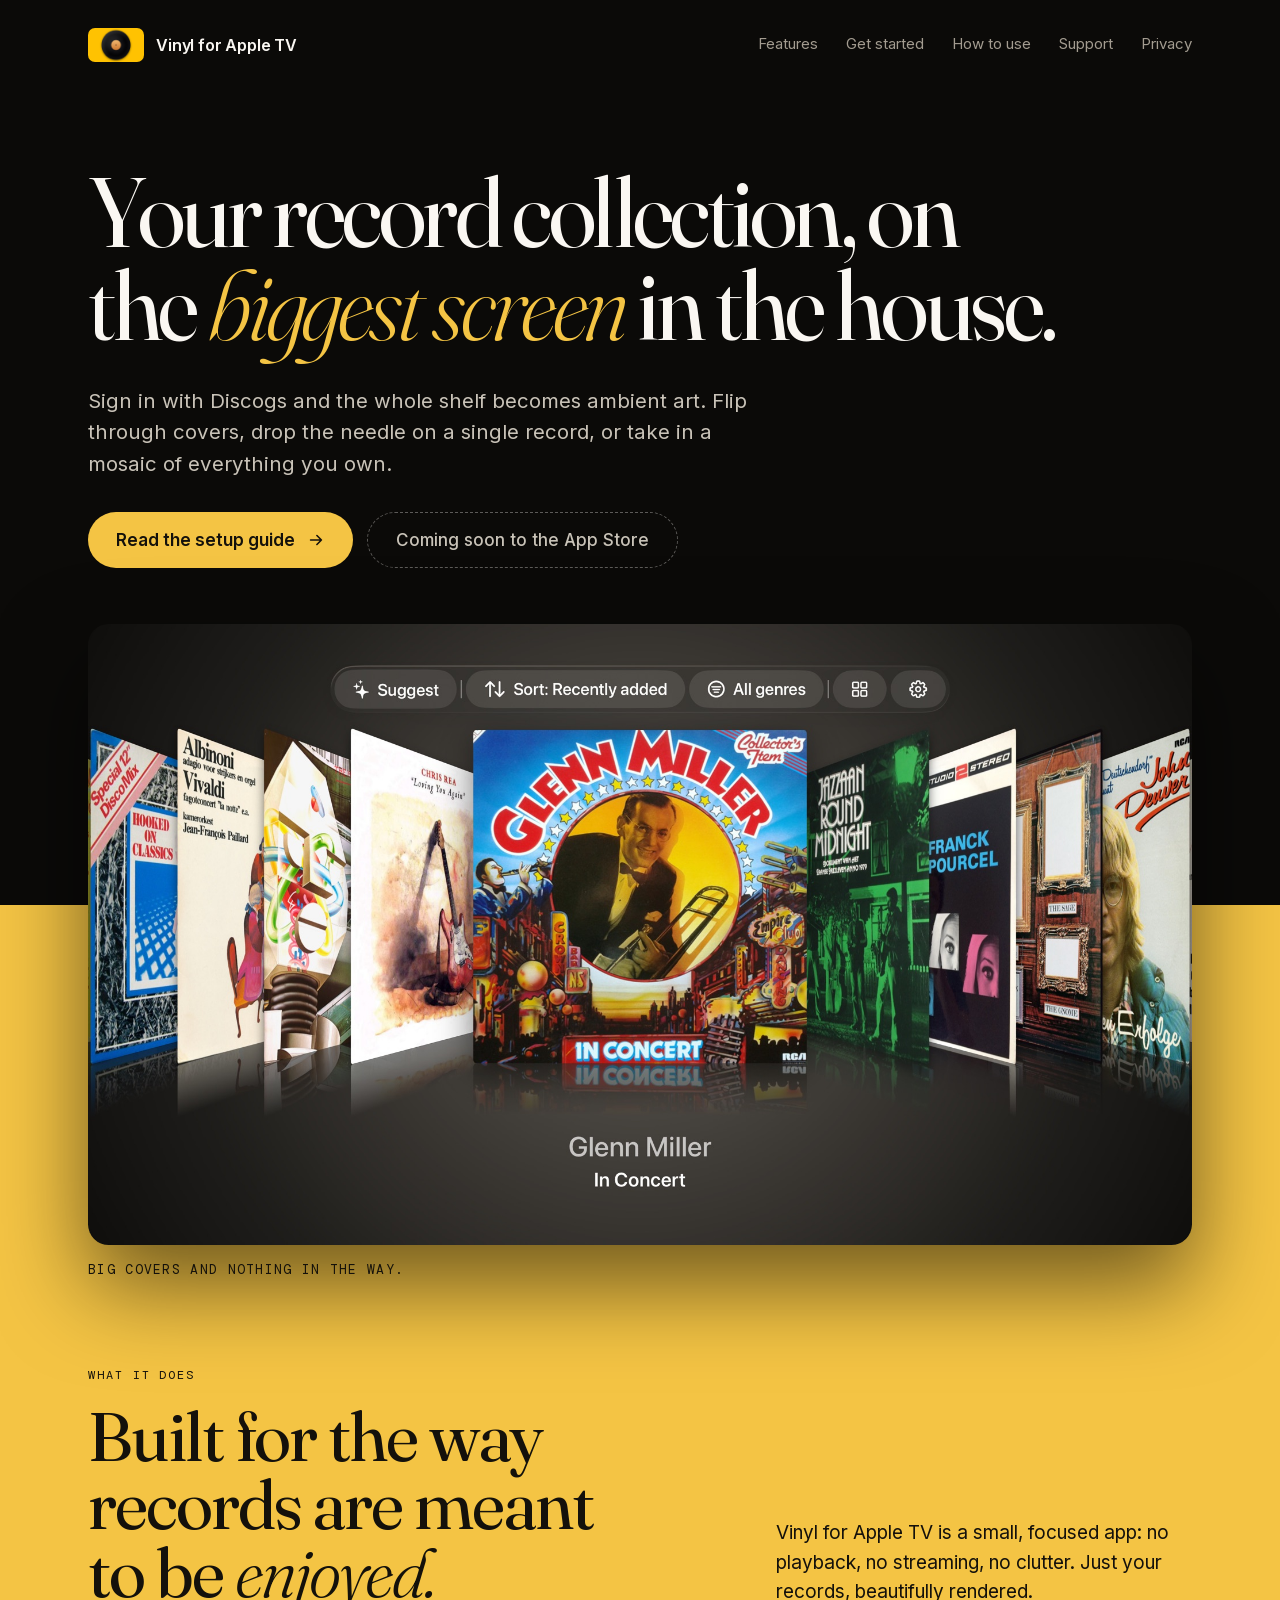
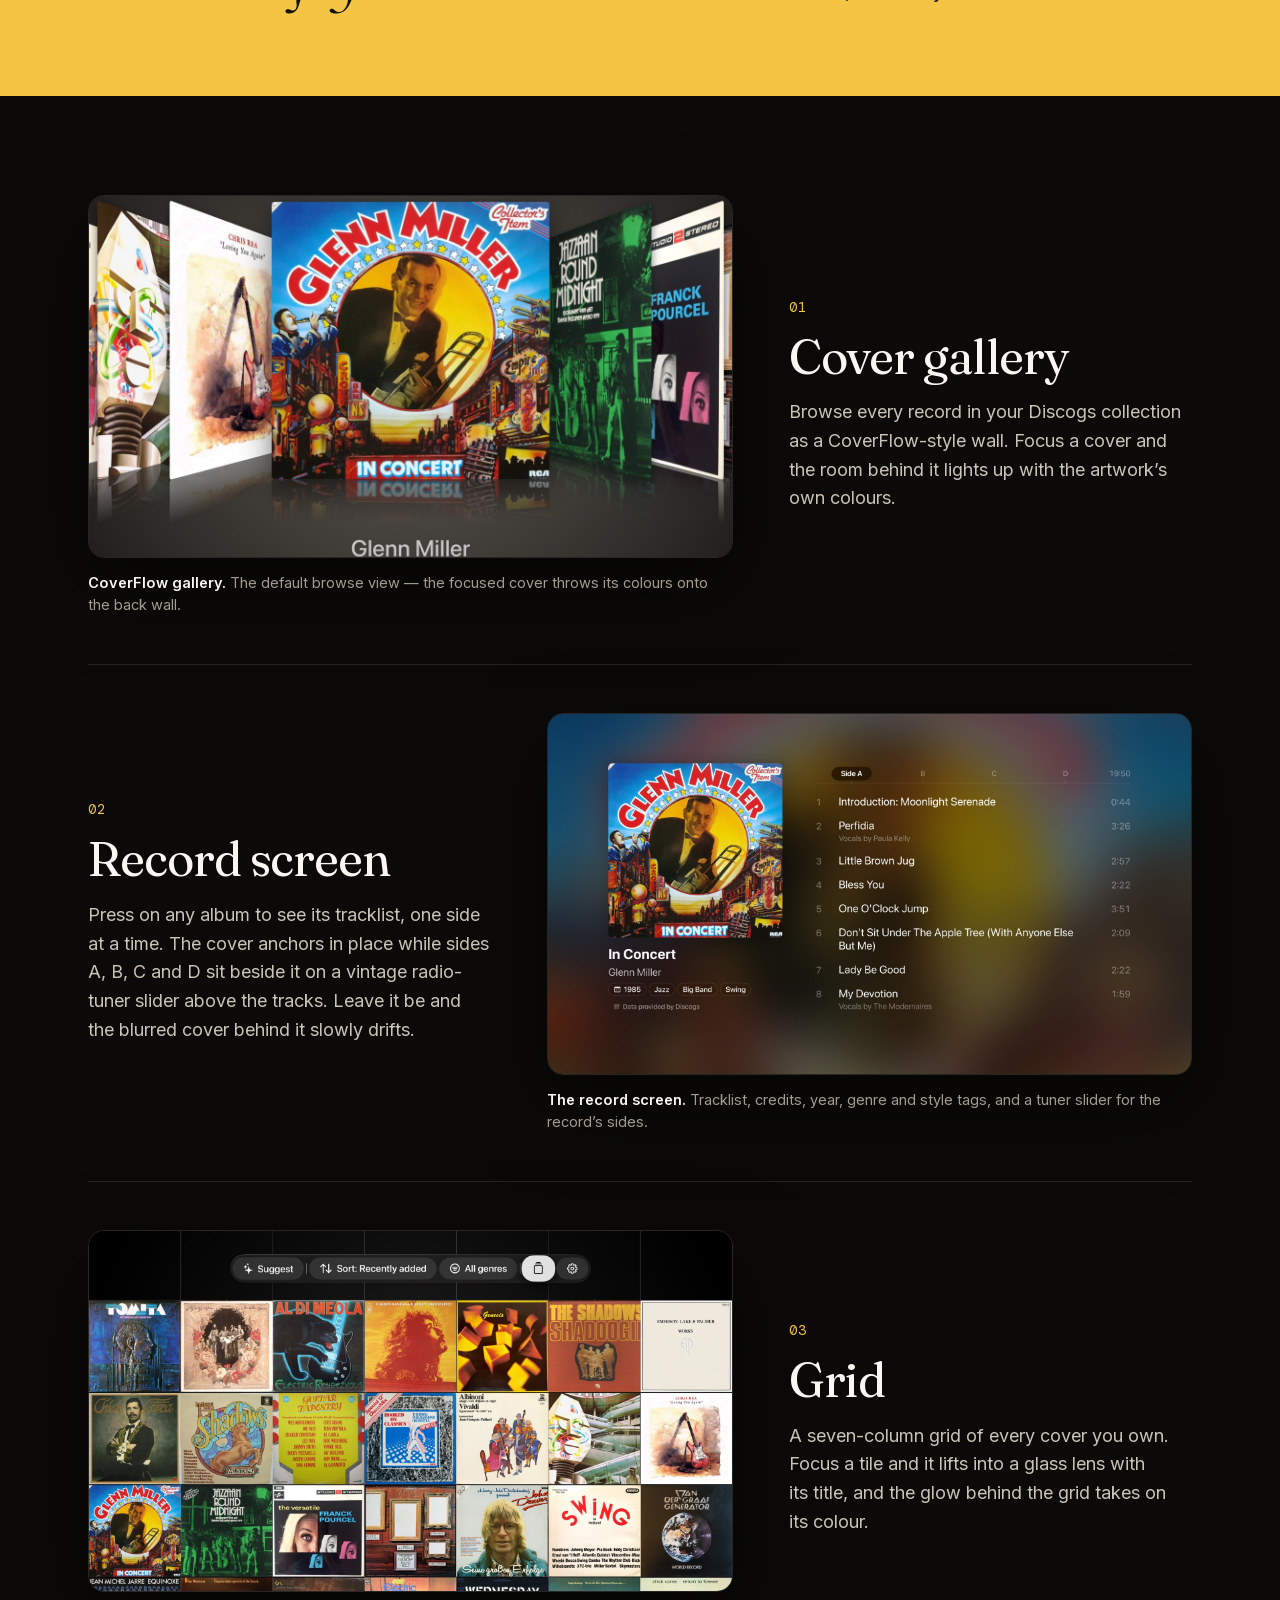
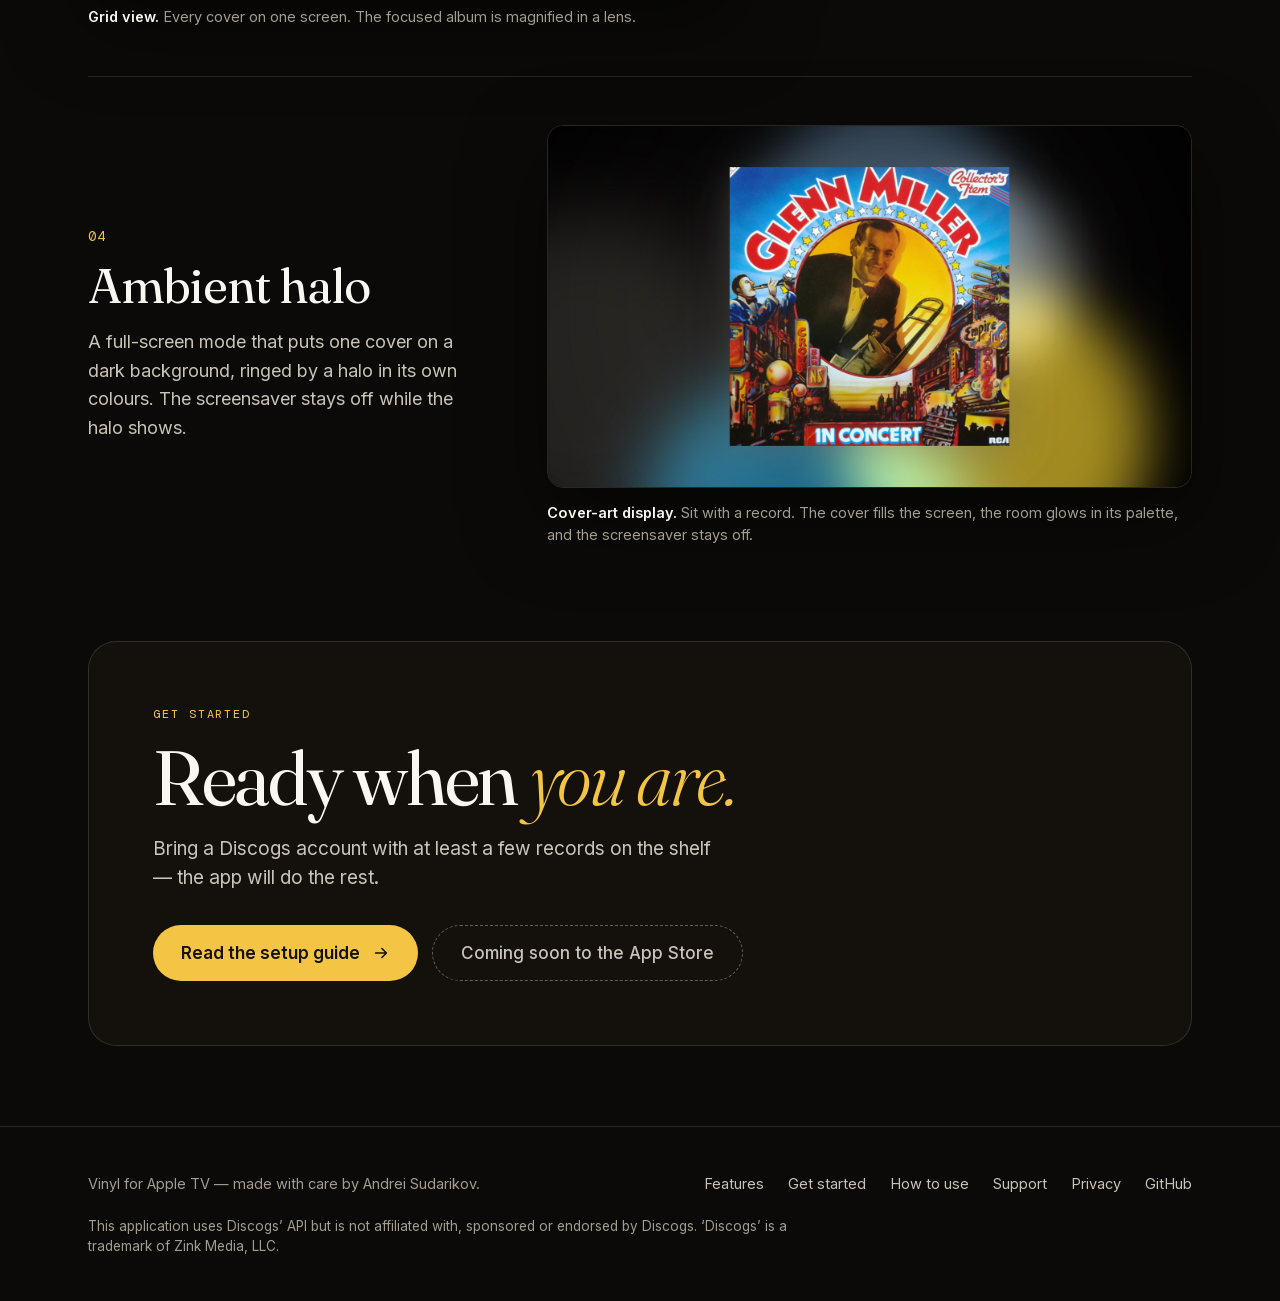
==== commit 3a647abc: "Self-host fonts, match remote drawings, fix Support labels - Self-host Fraunces, Inter and DM Mono (" ====
--- a/docs/index.html
+++ b/docs/index.html
@@ -12,9 +12,6 @@
   <meta property="og:type" content="website">
   <link rel="icon" type="image/png" href="assets/icon.png">
   <link rel="apple-touch-icon" href="assets/icon.png">
-  <link rel="preconnect" href="https://fonts.googleapis.com">
-  <link rel="preconnect" href="https://fonts.gstatic.com" crossorigin>
-  <link rel="stylesheet" href="https://fonts.googleapis.com/css2?family=DM+Mono:wght@400;500&amp;family=Fraunces:ital,opsz,wght@0,9..144,300..600;1,9..144,300..600&amp;family=Inter:wght@400;500;600&amp;display=swap">
   <link rel="stylesheet" href="styles.css">
 </head>
 <body>
--- a/docs/styles.css
+++ b/docs/styles.css
@@ -1,6 +1,54 @@
 /* Vinyl for Apple TV — site styles ("liner notes" design).
    One class per component part; layouts are fluid (flex-wrap and auto-fit grids),
    so there are no breakpoints. */
+
+/* Self-hosted fonts: Fraunces, Inter and DM Mono, latin subsets, SIL Open Font License
+   (see assets/fonts/OFL-*.txt). Inter is a variable font, so one file covers 400 to 600. */
+
+@font-face {
+  font-family: 'DM Mono';
+  font-style: normal;
+  font-weight: 400;
+  font-display: swap;
+  src: url(assets/fonts/dm-mono-400.woff2) format('woff2');
+  unicode-range: U+0000-00FF, U+0131, U+0152-0153, U+02BB-02BC, U+02C6, U+02DA, U+02DC, U+0304, U+0308, U+0329, U+2000-206F, U+20AC, U+2122, U+2191, U+2193, U+2212, U+2215, U+FEFF, U+FFFD;
+}
+
+@font-face {
+  font-family: 'DM Mono';
+  font-style: normal;
+  font-weight: 500;
+  font-display: swap;
+  src: url(assets/fonts/dm-mono-500.woff2) format('woff2');
+  unicode-range: U+0000-00FF, U+0131, U+0152-0153, U+02BB-02BC, U+02C6, U+02DA, U+02DC, U+0304, U+0308, U+0329, U+2000-206F, U+20AC, U+2122, U+2191, U+2193, U+2212, U+2215, U+FEFF, U+FFFD;
+}
+
+@font-face {
+  font-family: 'Fraunces';
+  font-style: normal;
+  font-weight: 300 600;
+  font-display: swap;
+  src: url(assets/fonts/fraunces-normal.woff2) format('woff2');
+  unicode-range: U+0000-00FF, U+0131, U+0152-0153, U+02BB-02BC, U+02C6, U+02DA, U+02DC, U+0304, U+0308, U+0329, U+2000-206F, U+20AC, U+2122, U+2191, U+2193, U+2212, U+2215, U+FEFF, U+FFFD;
+}
+
+@font-face {
+  font-family: 'Fraunces';
+  font-style: italic;
+  font-weight: 300 600;
+  font-display: swap;
+  src: url(assets/fonts/fraunces-italic.woff2) format('woff2');
+  unicode-range: U+0000-00FF, U+0131, U+0152-0153, U+02BB-02BC, U+02C6, U+02DA, U+02DC, U+0304, U+0308, U+0329, U+2000-206F, U+20AC, U+2122, U+2191, U+2193, U+2212, U+2215, U+FEFF, U+FFFD;
+}
+
+@font-face {
+  font-family: 'Inter';
+  font-style: normal;
+  font-weight: 400 600;
+  font-display: swap;
+  src: url(assets/fonts/inter.woff2) format('woff2');
+  unicode-range: U+0000-00FF, U+0131, U+0152-0153, U+02BB-02BC, U+02C6, U+02DA, U+02DC, U+0304, U+0308, U+0329, U+2000-206F, U+20AC, U+2122, U+2191, U+2193, U+2212, U+2215, U+FEFF, U+FFFD;
+}
 
 :root {
   --ink: #0B0A08;          /* page ground */
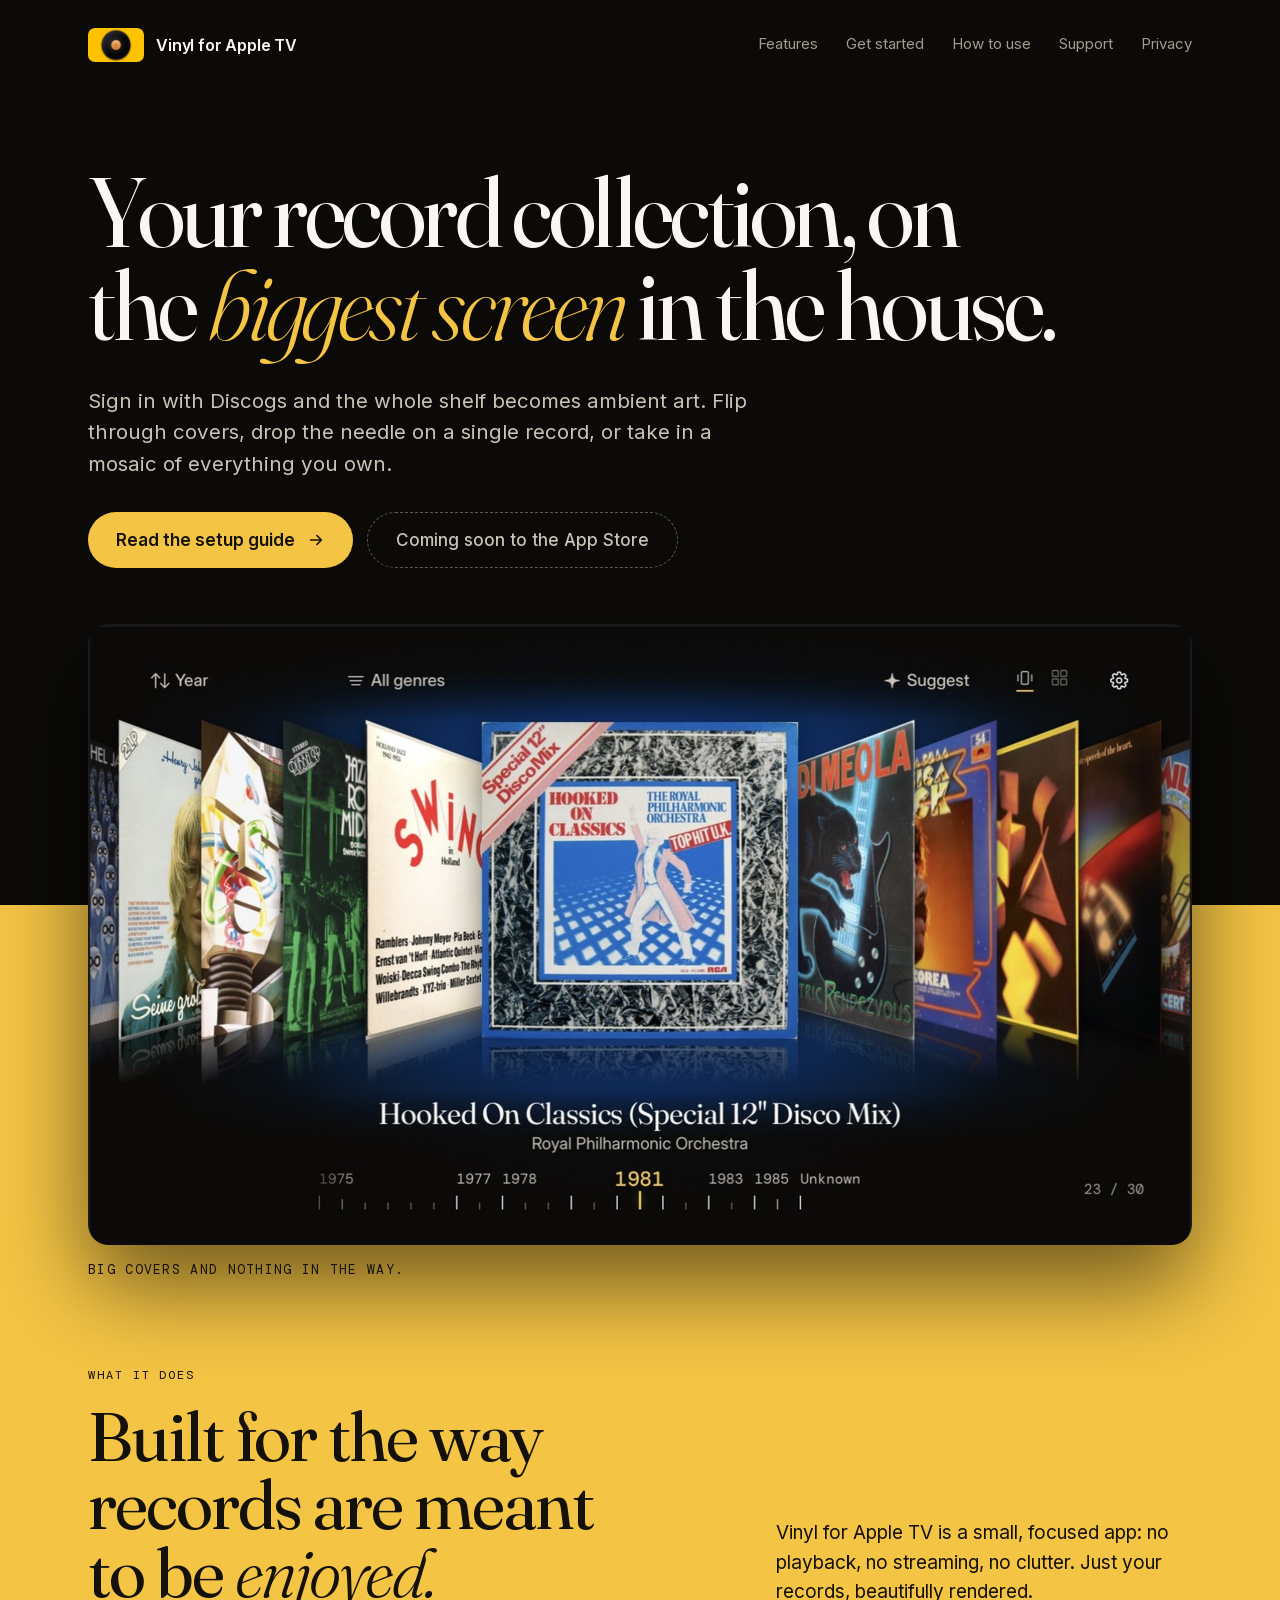
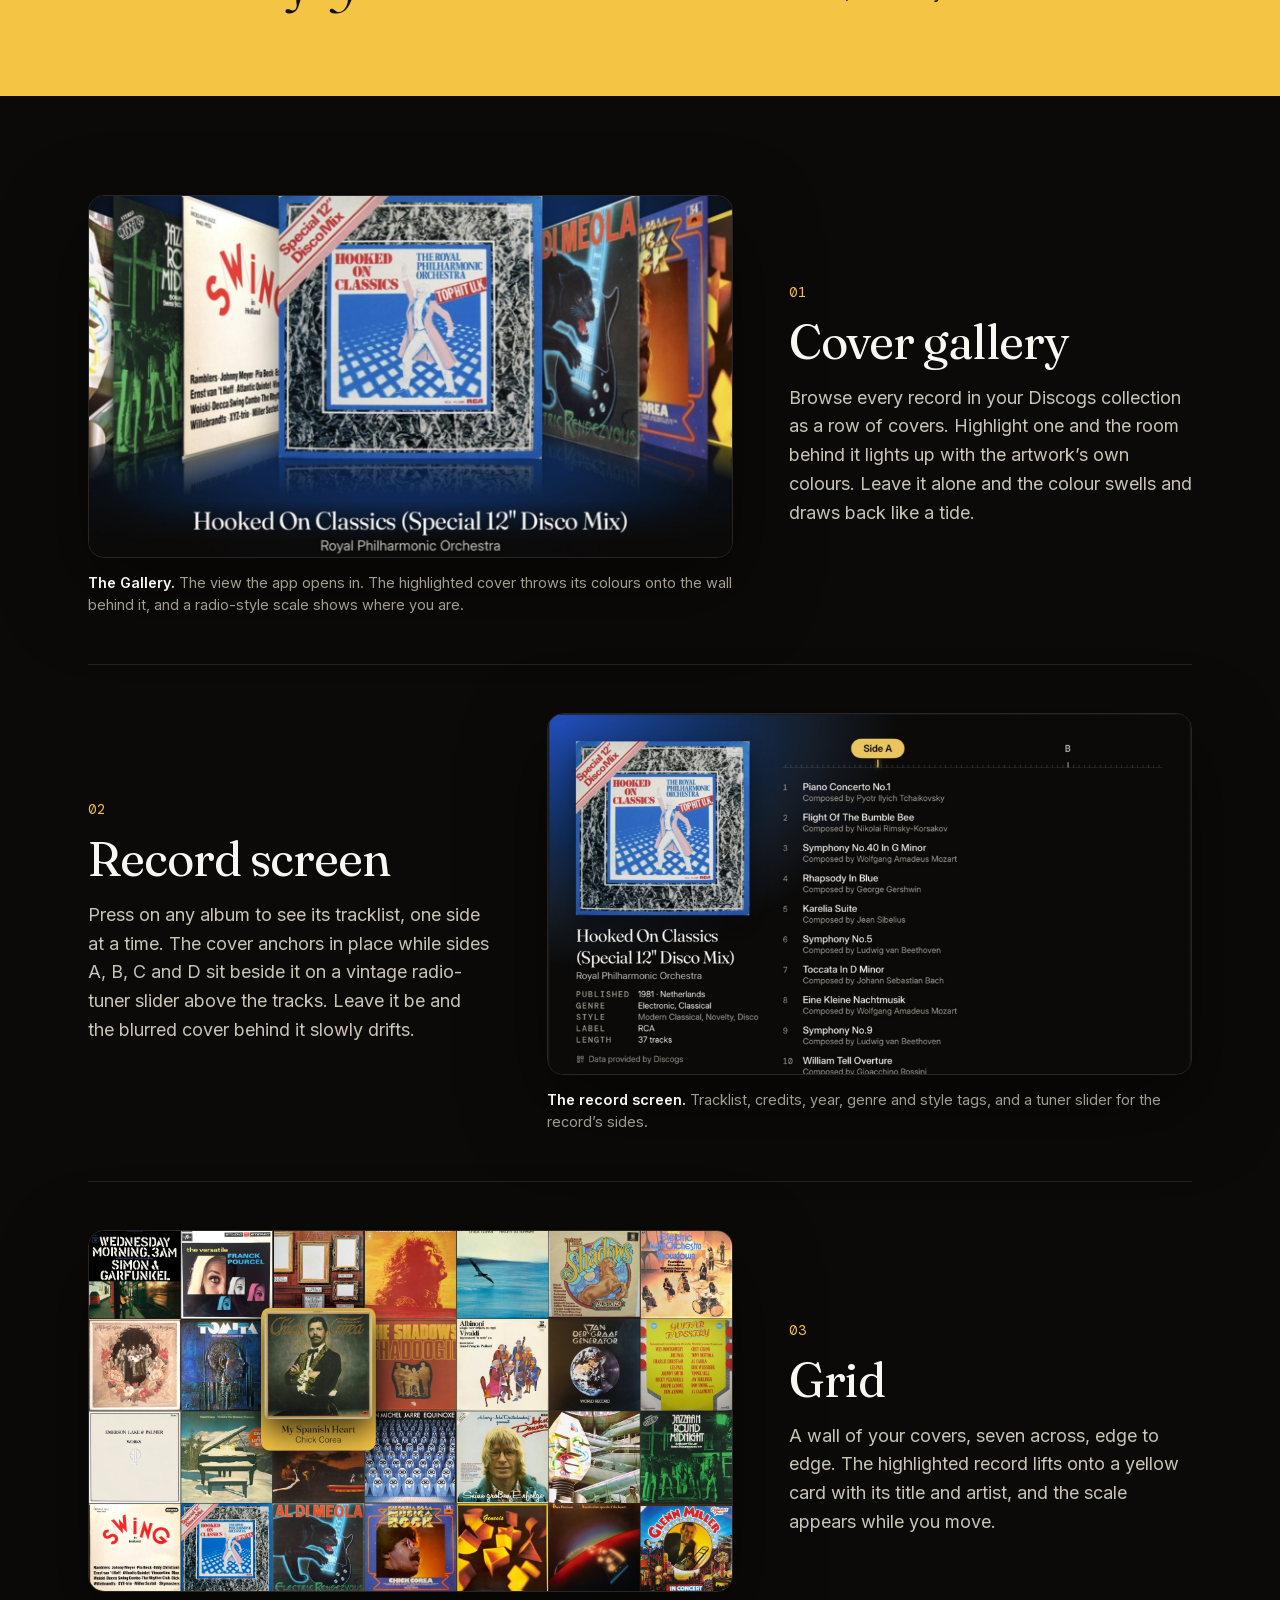
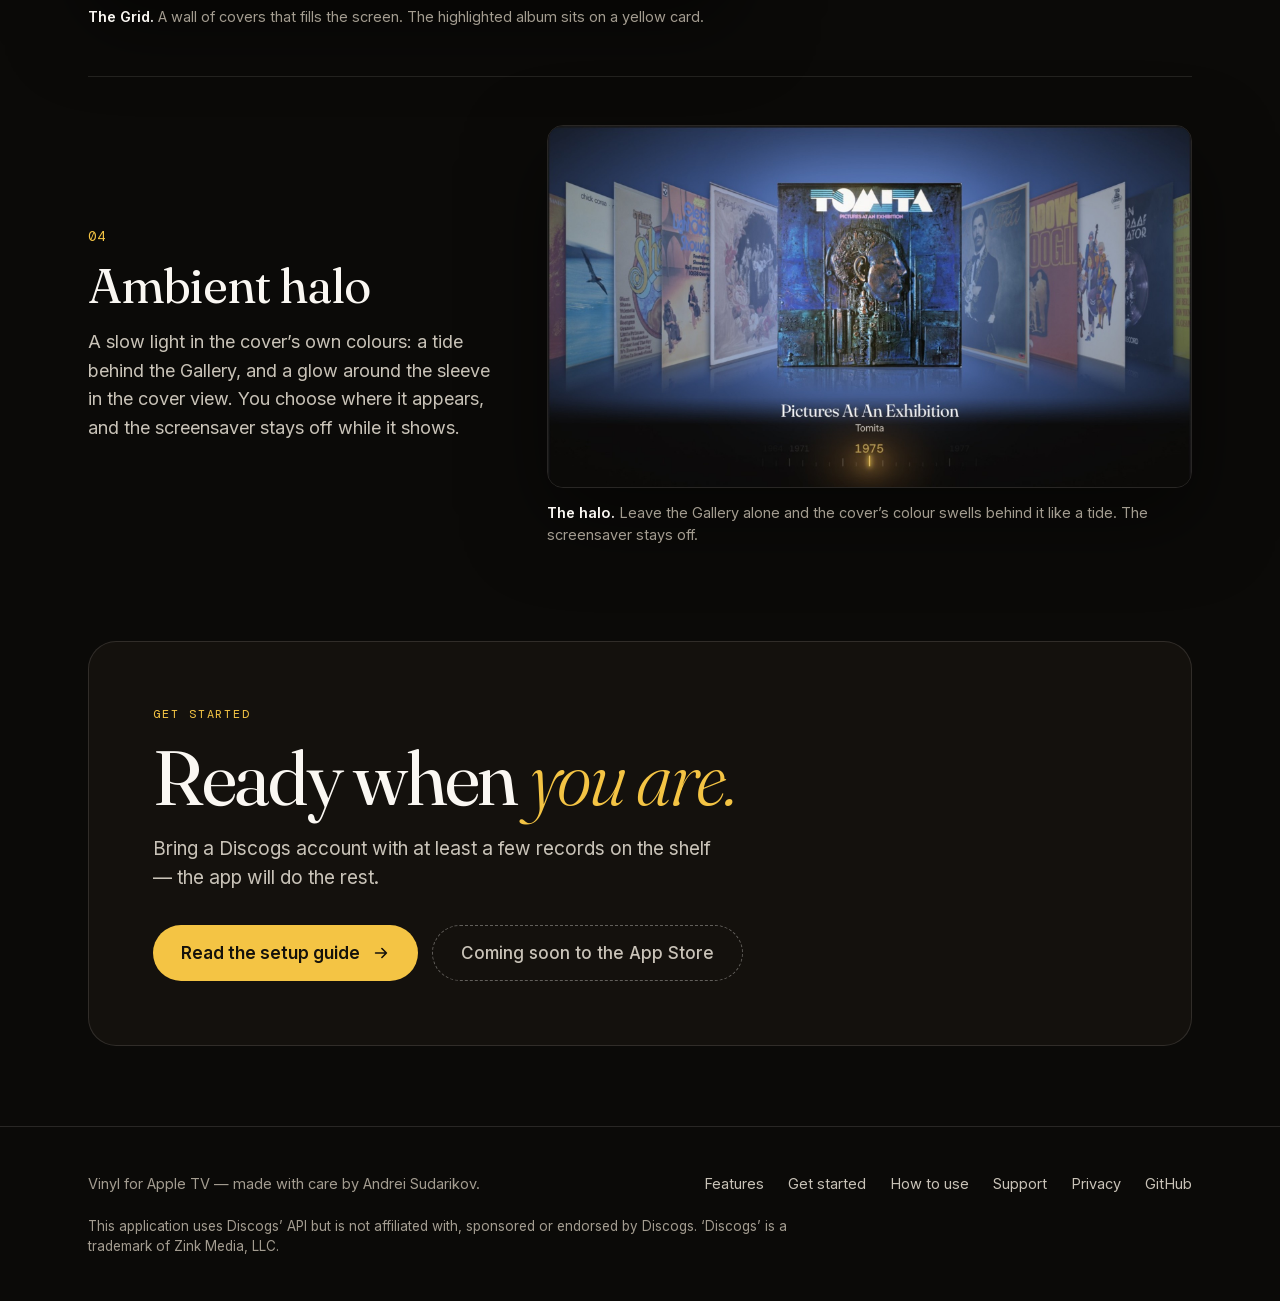
==== commit 83a5d452: "Website: the guide follows the redesign, with new screenshots Brings the site's pages in line with t" ====
--- a/docs/index.html
+++ b/docs/index.html
@@ -35,7 +35,7 @@
 <section id="features" class="band-yolk">
 <div class="container">
 <figure class="home-shot">
-<img width="1920" height="1080" src="assets/screens/gallery.jpg" alt="CoverFlow gallery: the focused cover throws its colours onto the back wall" class="home-shot__img">
+<img width="1920" height="1080" src="assets/screens/gallery.jpg" alt="The Gallery: a row of covers, with the highlighted record in the centre and its colours on the wall behind it" class="home-shot__img">
 <figcaption class="home-shot__caption">Big covers and nothing in the way.</figcaption>
 </figure>
 <div class="statement">
@@ -50,13 +50,13 @@
 <div class="features">
 <div class="feature-row--first">
 <figure class="feature__figure">
-<div class="screenshot-crop"><img loading="lazy" width="1920" height="1080" src="assets/screens/gallery.jpg" alt="A close view of the CoverFlow gallery, with the focused cover in the centre and its title below."></div>
-<figcaption class="feature__caption"><strong class="ui-name">CoverFlow gallery.</strong> The default browse view — the focused cover throws its colours onto the back wall.</figcaption>
+<div class="screenshot-crop"><img loading="lazy" width="1920" height="1080" src="assets/screens/gallery.jpg" alt="A close view of the Gallery, with the highlighted cover in the centre and its title and the scale below."></div>
+<figcaption class="feature__caption"><strong class="ui-name">The Gallery.</strong> The view the app opens in. The highlighted cover throws its colours onto the wall behind it, and a radio-style scale shows where you are.</figcaption>
 </figure>
 <div class="feature__body">
 <span class="feature__num">01</span>
 <h3 class="feature__title">Cover gallery</h3>
-<p class="feature__text">Browse every record in your Discogs collection as a CoverFlow-style wall. Focus a cover and the room behind it lights up with the artwork’s own colours.</p>
+<p class="feature__text">Browse every record in your Discogs collection as a row of covers. Highlight one and the room behind it lights up with the artwork’s own colours. Leave it alone and the colour swells and draws back like a tide.</p>
 </div>
 </div>
 <div class="feature-row--flip">
@@ -72,24 +72,24 @@
 </div>
 <div class="feature-row">
 <figure class="feature__figure">
-<img loading="lazy" width="1920" height="1080" src="assets/screens/grid.jpg" alt="Grid view: every cover on one screen, with the focused album magnified in a lens" class="screenshot">
-<figcaption class="feature__caption"><strong class="ui-name">Grid view.</strong> Every cover on one screen. The focused album is magnified in a lens.</figcaption>
+<img loading="lazy" width="1920" height="1080" src="assets/screens/grid.jpg" alt="The Grid: a wall of covers that fills the screen, with the highlighted album on a yellow card" class="screenshot">
+<figcaption class="feature__caption"><strong class="ui-name">The Grid.</strong> A wall of covers that fills the screen. The highlighted album sits on a yellow card.</figcaption>
 </figure>
 <div class="feature__body">
 <span class="feature__num">03</span>
 <h3 class="feature__title">Grid</h3>
-<p class="feature__text">A seven-column grid of every cover you own. Focus a tile and it lifts into a glass lens with its title, and the glow behind the grid takes on its colour.</p>
+<p class="feature__text">A wall of your covers, seven across, edge to edge. The highlighted record lifts onto a yellow card with its title and artist, and the scale appears while you move.</p>
 </div>
 </div>
 <div class="feature-row--flip">
 <figure class="feature__figure">
-<img loading="lazy" width="1600" height="900" src="assets/screens/halo.jpg" alt="Cover-art display: the album cover full-bleed with cover-derived ambient halo" class="screenshot">
-<figcaption class="feature__caption"><strong class="ui-name">Cover-art display.</strong> Sit with a record. The cover fills the screen, the room glows in its palette, and the screensaver stays off.</figcaption>
+<img loading="lazy" width="1920" height="1080" src="assets/screens/halo.jpg" alt="The Gallery at rest: the toolbar gone, the cover’s colour risen behind the row of covers, and the needle of the scale glowing" class="screenshot">
+<figcaption class="feature__caption"><strong class="ui-name">The halo.</strong> Leave the Gallery alone and the cover’s colour swells behind it like a tide. The screensaver stays off.</figcaption>
 </figure>
 <div class="feature__body">
 <span class="feature__num">04</span>
 <h3 class="feature__title">Ambient halo</h3>
-<p class="feature__text">A full-screen mode that puts one cover on a dark background, ringed by a halo in its own colours. The screensaver stays off while the halo shows.</p>
+<p class="feature__text">A slow light in the cover’s own colours: a tide behind the Gallery, and a glow around the sleeve in the cover view. You choose where it appears, and the screensaver stays off while it shows.</p>
 </div>
 </div>
 </div>
--- a/docs/styles.css
+++ b/docs/styles.css
@@ -937,6 +937,15 @@
   border: 1px solid rgba(250, 247, 242, 0.14);
   border-radius: 6px;
   padding: 1px 6px;
+  color: var(--text);
+}
+
+/* --- back-glyph: the Back button, drawn inline in the text --- */
+.back-glyph {
+  display: inline-block;
+  width: 1.3em;
+  height: 1.3em;
+  vertical-align: -0.3em;
   color: var(--text);
 }
 
